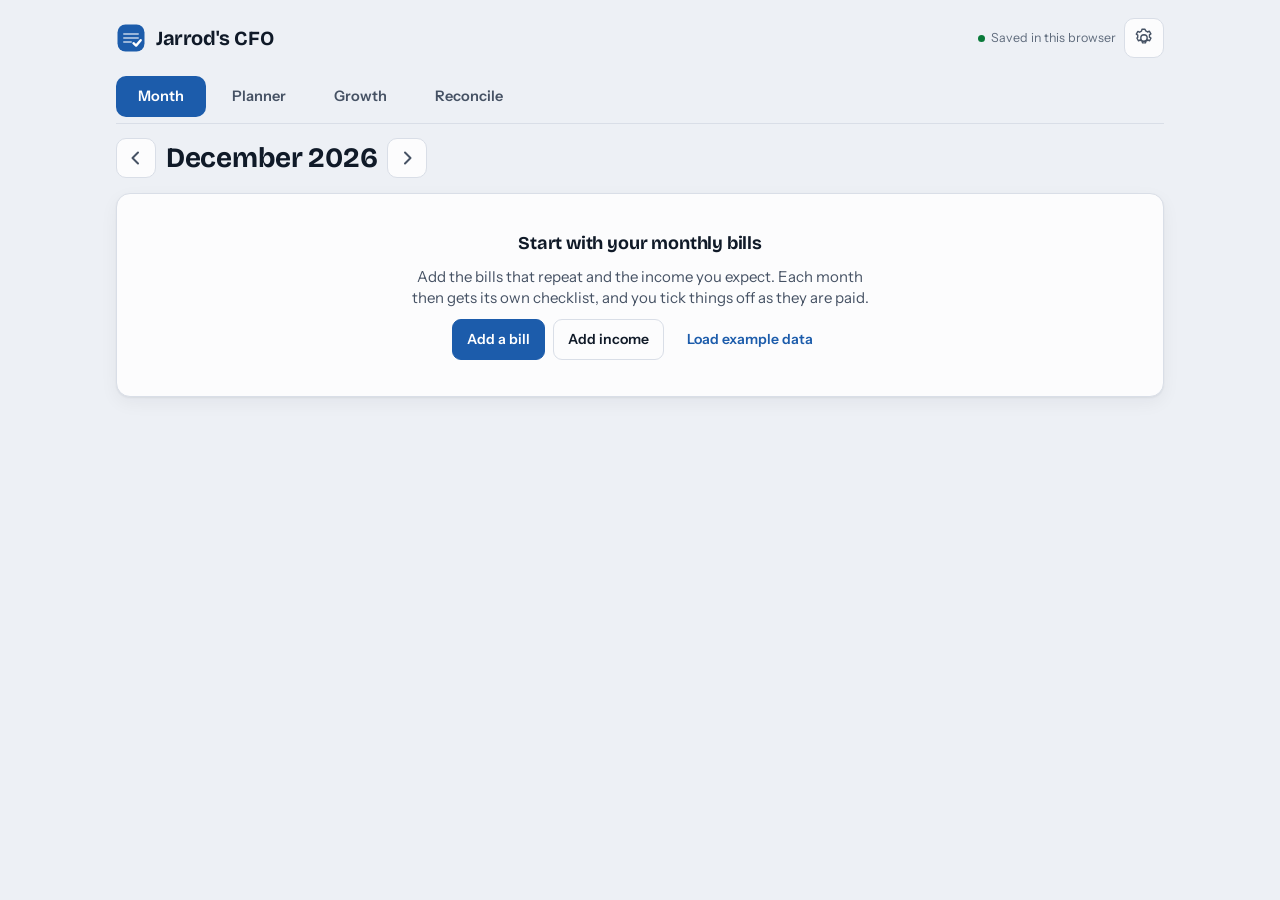
==== index.html @ 5975144e "Simplify: savings and investments live only on Growth, fold Files into Transactions - Drop the Savin" ====
<!doctype html>
<html lang="en">
<head>
<meta charset="utf-8">
<meta name="viewport" content="width=device-width,initial-scale=1,viewport-fit=cover">
<style>:root{color-scheme:light;padding:env(safe-area-inset-top,0px) 0 env(safe-area-inset-bottom,0px)}body{margin:0;font:14px system-ui,sans-serif}img{max-width:100%}[hidden]{display:none!important}</style>
</head>
<body>
<title>Jarrod's CFO</title>
<meta name="claude:viewport-fit-sides" content="cover">
<link rel="preconnect" href="https://fonts.googleapis.com">
<link rel="preconnect" href="https://fonts.gstatic.com" crossorigin>
<link rel="stylesheet" href="https://fonts.googleapis.com/css2?family=Bricolage+Grotesque:opsz,wght@12..96,600;12..96,700&family=IBM+Plex+Mono:wght@400;500&family=Instrument+Sans:wght@400;500;600&display=swap">
<style>
/* Layout: one centered column. The Month tab splits into a wide bill checklist and a narrow income column;
   every other tab is stacked full-width cards. Ink-blue accent, semantic green/amber/red for bill state only. */
:root {
  --bg: #edf0f5;
  --surface: #fcfcfd;
  --surface-2: #f2f5f9;
  --ink: #101a28;
  --ink-2: #465264;
  --muted: #5f6b7c;
  --line: #d9dee7;
  --line-2: #e7eaf0;
  --accent: #1c5cab;
  --accent-ink: #ffffff;
  --accent-soft: #e2ecf9;
  --accent-line: #b7cfee;
  --good: #0a7a3a;
  --good-soft: #dff3e6;
  --warn: #8a5600;
  --warn-soft: #fbefcf;
  --bad: #b3262b;
  --bad-soft: #fbe3e3;
  --s1: #2a78d6;
  --s2: #eb6834;
  --warn-fill: #d99a1c;
  --shadow: 0 1px 2px rgba(16, 26, 40, .06), 0 6px 18px rgba(16, 26, 40, .05);
  --f-display: 'Bricolage Grotesque', 'Avenir Next', 'Segoe UI', system-ui, sans-serif;
  --f-body: 'Instrument Sans', system-ui, -apple-system, 'Segoe UI', Roboto, sans-serif;
  --f-data: 'IBM Plex Mono', ui-monospace, 'SF Mono', Menlo, Consolas, monospace;
}
@media (prefers-color-scheme: dark) {
  :root:not([data-theme="light"]) {
    --bg: #0d121a; --surface: #151c27; --surface-2: #1b2432; --ink: #e9eef6; --ink-2: #b2bdcc; --muted: #8c98aa;
    --line: #2a3445; --line-2: #222b3a; --accent: #74abf0; --accent-ink: #0a1523; --accent-soft: #18283f; --accent-line: #2c4a73;
    --good: #52c585; --good-soft: #143324; --warn: #e7b44f; --warn-soft: #35290f; --bad: #ff8585; --bad-soft: #3b1a1c;
    --s1: #3987e5; --s2: #d95926; --warn-fill: #e7b44f; --shadow: 0 1px 2px rgba(0, 0, 0, .4), 0 6px 18px rgba(0, 0, 0, .3);
    color-scheme: dark;
  }
}
:root[data-theme="dark"] {
  --bg: #0d121a; --surface: #151c27; --surface-2: #1b2432; --ink: #e9eef6; --ink-2: #b2bdcc; --muted: #8c98aa;
  --line: #2a3445; --line-2: #222b3a; --accent: #74abf0; --accent-ink: #0a1523; --accent-soft: #18283f; --accent-line: #2c4a73;
  --good: #52c585; --good-soft: #143324; --warn: #e7b44f; --warn-soft: #35290f; --bad: #ff8585; --bad-soft: #3b1a1c;
  --s1: #3987e5; --s2: #d95926; --warn-fill: #e7b44f; --shadow: 0 1px 2px rgba(0, 0, 0, .4), 0 6px 18px rgba(0, 0, 0, .3);
  color-scheme: dark;
}

* { box-sizing: border-box; }
body {
  background: var(--bg); color: var(--ink);
  font-family: var(--f-body); font-size: 15px; line-height: 1.45;
  -webkit-text-size-adjust: 100%;
}
body::before { content: ""; position: fixed; inset: 0 0 auto; height: env(safe-area-inset-top, 0px); z-index: 30; background: var(--bg); }
h1, h2, h3, p { margin: 0; }
h1, h2, h3 { font-family: var(--f-display); font-weight: 700; letter-spacing: -.01em; text-wrap: balance; }
button, input, select, textarea { font: inherit; color: inherit; }
button { cursor: pointer; }
:focus-visible { outline: 2px solid var(--accent); outline-offset: 2px; border-radius: 6px; }
.num { font-family: var(--f-data); font-variant-numeric: tabular-nums; letter-spacing: -.01em; }
.muted { color: var(--muted); }
.sr { position: absolute; width: 1px; height: 1px; overflow: hidden; clip: rect(0 0 0 0); white-space: nowrap; }

.shell { max-width: 1080px; margin: 0 auto; padding-inline: max(16px, env(safe-area-inset-left, 0px)) max(16px, env(safe-area-inset-right, 0px)); padding-block: 14px 72px; }

/* header + tabs */
.top { display: flex; align-items: center; justify-content: space-between; gap: 12px; padding-block: 4px 12px; }
.brand { display: flex; align-items: center; gap: 10px; font-family: var(--f-display); font-weight: 700; font-size: 20px; letter-spacing: -.02em; }
.brand svg { flex: none; }
.top-r { display: flex; align-items: center; gap: 8px; min-width: 0; }
.save { font-size: 12.5px; color: var(--muted); display: inline-flex; align-items: center; gap: 6px; white-space: nowrap; }
.save::before { content: ""; width: 7px; height: 7px; border-radius: 50%; background: var(--good); }
.save.busy::before { background: var(--warn); }
.save.ro::before { background: var(--accent); }
.save.err { color: var(--bad); }
.save.err::before { background: var(--bad); }
.tabs { position: sticky; top: env(safe-area-inset-top, 0px); z-index: 20; display: flex; gap: 4px; background: var(--bg); padding-block: 6px; margin-bottom: 14px; border-bottom: 1px solid var(--line); overflow-x: auto; scrollbar-width: none; }
.tab { flex: 1 1 0; min-width: max-content; border: 0; background: none; padding: 10px 14px; font-weight: 600; font-size: 14.5px; color: var(--ink-2); border-radius: 10px; }
.tab:hover { background: var(--surface-2); }
.tab[aria-current="page"] { background: var(--accent); color: var(--accent-ink); }
@media (max-width: 520px) { .tabs { gap: 2px; } .tab { padding: 10px 8px; font-size: 14px; min-width: 0; } }
@media (min-width: 720px) { .tab { flex: 0 0 auto; padding-inline: 22px; } }

/* generic */
.card { background: var(--surface); border: 1px solid var(--line); border-radius: 14px; box-shadow: var(--shadow); min-width: 0; }
.card-h { display: flex; align-items: center; justify-content: space-between; gap: 12px; flex-wrap: wrap; padding: 16px 18px 10px; }
.card-h h2 { font-size: 18px; }
.card-b { padding: 6px 18px 18px; }
.stack { display: grid; gap: 16px; min-width: 0; }
.pagehead { display: flex; align-items: flex-end; justify-content: space-between; gap: 14px; flex-wrap: wrap; margin-bottom: 14px; }
.pagehead h1 { font-size: 28px; }
.lede { color: var(--ink-2); max-width: 60ch; margin-top: 4px; }
.actions { display: flex; gap: 8px; flex-wrap: wrap; align-items: center; }
.btn { border: 1px solid var(--line); background: var(--surface); border-radius: 9px; padding: 9px 14px; font-weight: 600; font-size: 14px; color: var(--ink); display: inline-flex; align-items: center; justify-content: center; gap: 6px; min-height: 40px; }
.btn:hover { background: var(--surface-2); }
.btn.primary { background: var(--accent); border-color: var(--accent); color: var(--accent-ink); }
.btn.primary:hover { filter: brightness(1.08); background: var(--accent); }
.btn.sm { min-height: 34px; padding: 6px 11px; font-size: 13px; }
.btn.danger { color: var(--bad); border-color: color-mix(in srgb, var(--bad) 40%, var(--line)); }
.btn.ghost { border-color: transparent; background: none; color: var(--accent); }
.btn.ghost.bad { color: var(--bad); }
.sheet-more { border-top: 1px solid var(--line-2); padding-top: 8px; gap: 2px 6px; }
.btn.ghost:hover { background: var(--accent-soft); }
.btn[disabled] { opacity: .5; cursor: not-allowed; }
.icon-btn { width: 40px; height: 40px; display: inline-grid; place-items: center; border: 1px solid var(--line); background: var(--surface); border-radius: 10px; color: var(--ink-2); }
.icon-btn:hover { background: var(--surface-2); color: var(--ink); }
.pill { display: inline-flex; align-items: center; gap: 4px; padding: 1px 8px; border-radius: 999px; font-size: 12px; font-weight: 600; background: var(--surface-2); color: var(--ink-2); white-space: nowrap; }
.pill.good { background: var(--good-soft); color: var(--good); }
.pill.warn { background: var(--warn-soft); color: var(--warn); }
.pill.bad { background: var(--bad-soft); color: var(--bad); }
.pill.accent { background: var(--accent-soft); color: var(--accent); }
.tag { font-size: 11px; font-weight: 600; letter-spacing: .04em; text-transform: uppercase; color: var(--muted); border: 1px solid var(--line); border-radius: 5px; padding: 0 5px; margin-left: 6px; vertical-align: 1px; }
.banner { display: flex; align-items: center; justify-content: space-between; gap: 12px; flex-wrap: wrap; padding: 12px 16px; border-radius: 12px; background: var(--warn-soft); color: var(--ink); border: 1px solid color-mix(in srgb, var(--warn) 35%, transparent); margin-bottom: 14px; font-size: 14px; }
.banner.info { background: var(--accent-soft); border-color: var(--accent-line); }
.empty { text-align: center; padding: 36px 20px; display: grid; gap: 10px; justify-items: center; }
.empty h3 { font-size: 18px; }
.empty p { color: var(--ink-2); max-width: 46ch; }

/* month bar + summary */
.monthbar { display: flex; align-items: center; gap: 10px; margin-bottom: 14px; flex-wrap: wrap; }
.mtitle { font-size: 28px; min-width: 7ch; flex: 0 1 auto; }
.monthbar .grow { flex: 1; }
.stats { display: grid; grid-template-columns: repeat(auto-fit, minmax(150px, 1fr)); }
.stat { padding: 16px 18px; border-left: 1px solid var(--line-2); min-width: 0; }
.stat:first-child { border-left: 0; }
@media (max-width: 520px) { .stats:not(.three) .stat:nth-child(odd) { border-left: 0; } .stats:not(.three) .stat:nth-child(n+3) { border-top: 1px solid var(--line-2); } }
.stats.three { grid-template-columns: repeat(3, minmax(0, 1fr)); }
.stats.three .stat .val { overflow-wrap: normal; white-space: nowrap; }
@media (max-width: 520px) { .stats.three .stat { padding: 14px 8px 14px 10px; } .stats.three .stat .val { font-size: clamp(14px, 4.7vw, 19px); } .stats.three .stat .sub { font-size: 12px; } .stats.three .stat .lbl { font-size: 11px; letter-spacing: .04em; } }
.stat .lbl { font-size: 12px; font-weight: 600; text-transform: uppercase; letter-spacing: .06em; color: var(--muted); }
.stat .val { font-family: var(--f-display); font-size: 26px; font-weight: 700; letter-spacing: -.02em; margin-top: 2px; overflow-wrap: anywhere; }
.stat .sub { font-size: 13px; color: var(--ink-2); margin-top: 2px; }
.stat.lead .val { color: var(--accent); }
.stat .val.neg { color: var(--bad); }
.progress { padding: 0 18px 16px; }
.track { height: 8px; border-radius: 99px; background: var(--surface-2); border: 1px solid var(--line-2); overflow: hidden; display: flex; }
.track > i { display: block; height: 100%; background: var(--good); }
.progress .cap { display: flex; justify-content: space-between; gap: 10px; font-size: 13px; color: var(--ink-2); margin-top: 6px; flex-wrap: wrap; }

.cols { display: grid; gap: 16px; grid-template-columns: minmax(0, 1fr); margin-top: 16px; align-items: start; }
@media (min-width: 900px) { .cols { grid-template-columns: minmax(0, 1.65fr) minmax(0, 1fr); } }

/* checklist rows */
.list { list-style: none; margin: 0; padding: 0; }
.row { display: grid; grid-template-columns: auto minmax(0, 1fr); align-items: center; column-gap: 8px; padding: 2px 10px 2px 18px; border-top: 1px solid var(--line-2); }
.list > .row:first-child { border-top: 1px solid var(--line-2); }
.chk { width: 26px; height: 26px; border-radius: 8px; border: 2px solid var(--muted); background: var(--surface); display: grid; place-items: center; padding: 0; color: transparent; flex: none; }
.chk:hover:not([disabled]) { border-color: var(--accent); }
.chk[disabled] { cursor: default; }
.chk[aria-checked="true"] { background: var(--good); border-color: var(--good); color: #fff; }
.chk svg { width: 16px; height: 16px; }
.rmain { text-align: left; background: none; border: 0; padding: 10px 8px; min-width: 0; width: 100%; display: grid; grid-template-columns: minmax(0, 1fr) auto; column-gap: 12px; align-items: center; border-radius: 10px; }
button.rmain:hover { background: var(--surface-2); }
.rtext { display: grid; gap: 1px; min-width: 0; }
.grp { padding: 10px 18px 4px; font-size: 12px; font-weight: 600; text-transform: uppercase; letter-spacing: .06em; color: var(--muted); border-top: 1px solid var(--line-2); list-style: none; }
.alldone { padding: 14px 18px; color: var(--ink-2); list-style: none; }
.radios { border: 0; padding: 0; margin: 0; display: grid; gap: 8px; min-width: 0; }
.radios legend { padding: 0; margin-bottom: 4px; font-size: 13px; font-weight: 600; color: var(--ink-2); }
.checkline input[type=radio] { width: 18px; height: 18px; margin-top: 2px; accent-color: var(--accent); flex: none; }
details.more { border: 1px solid var(--line); border-radius: 10px; padding: 0 14px; }
details.more summary { cursor: pointer; padding: 11px 0; font-weight: 600; font-size: 14px; color: var(--accent); }
.more-b { display: grid; gap: 14px; padding: 4px 0 14px; }
.more-b .orow { padding-inline: 6px; border-radius: 10px; border-top: 0; }
.more-b .orow + .orow { border-top: 1px solid var(--line-2); border-radius: 0; }
.bankbar { display: flex; justify-content: space-between; align-items: center; gap: 10px 12px; flex-wrap: wrap; margin-bottom: 16px; }
.rname { font-weight: 600; overflow-wrap: anywhere; }
.rmeta { font-size: 13px; color: var(--ink-2); display: flex; gap: 6px; flex-wrap: wrap; align-items: center; }
.ramt { font-family: var(--f-data); font-variant-numeric: tabular-nums; font-weight: 500; text-align: right; white-space: nowrap; }
.row.paid .rname, .row.paid .ramt { color: var(--muted); }
.row.paid .rname { text-decoration: line-through; text-decoration-color: color-mix(in srgb, var(--muted) 60%, transparent); }
.row.skip .rname, .row.skip .ramt { color: var(--muted); font-style: italic; }
.row.late .due { color: var(--bad); font-weight: 600; }
.row.soon .due { color: var(--warn); font-weight: 600; }
.card-f { display: flex; justify-content: space-between; align-items: center; gap: 10px; flex-wrap: wrap; padding: 12px 18px; border-top: 1px solid var(--line-2); font-size: 14px; }
.card-f .total { font-weight: 600; }

/* spending budgets */
.brow { padding: 14px 18px 16px; border-top: 1px solid var(--line-2); display: grid; gap: 10px; }
.bhead { display: flex; justify-content: space-between; align-items: baseline; gap: 4px 12px; flex-wrap: wrap; background: none; border: 0; padding: 0; width: 100%; text-align: left; color: inherit; }
button.bhead { cursor: pointer; }
button.bhead:hover .rname { color: var(--accent); }
.bnum { font-size: 16px; font-weight: 500; }
.bbar { height: 12px; border-radius: 99px; background: var(--surface-2); border: 1px solid var(--line-2); overflow: hidden; }
.bbar i { display: block; height: 100%; background: var(--accent); border-radius: 99px; min-width: 0; }
.brow.near .bbar i { background: var(--warn-fill); }
.brow.over .bbar i { background: var(--bad); }
.brow.done .bbar i { background: var(--good); }
.brow.none .bbar { display: none; }
.brow.over .bnum, .brow.over .bnum .muted { color: var(--bad); }
.bsub { display: flex; gap: 8px 10px; align-items: center; flex-wrap: wrap; font-size: 13px; }
.spendf { display: flex; flex-wrap: wrap; gap: 8px; padding: 0 18px 12px; }
.spendf select[name=exp] { flex: 1 1 100%; width: 100%; font-weight: 600; }
.spendf .inp { width: auto; min-width: 0; }
.spendf input[name=amount] { flex: 1 1 110px; max-width: 150px; }
.spendf .inp { width: auto; }
.spendf input[name=note] { flex: 2 1 150px; }
.spendf input[name=date] { flex: 0 1 150px; }
.entries { list-style: none; margin: 0; padding: 0; display: grid; }
.entries li { display: grid; grid-template-columns: 56px minmax(0, 1fr) auto 36px; gap: 8px; align-items: center; padding: 4px 0; border-top: 1px solid var(--line-2); font-size: 14px; }
.entries .enote { overflow-wrap: anywhere; color: var(--ink-2); }
.entries .btn { min-height: 30px; padding: 0 8px; }
.bentries { display: grid; gap: 2px; }

/* quick income entry */
.incf { display: flex; flex-wrap: wrap; gap: 8px; padding: 0 18px 14px; }
.incf .inp { width: auto; min-width: 0; }
.incf input[name=source] { flex: 2 1 150px; }
.incf input[name=amount] { flex: 1 1 100px; max-width: 140px; }
.incf input[name=date] { flex: 0 1 150px; }
/* growth */
.growf, .growset { display: flex; flex-wrap: wrap; gap: 8px; padding: 0 18px 12px; }
.growf .inp, .growset .inp { width: auto; min-width: 0; }
.growf input[name=amount], .growset input[name=total] { flex: 1 1 110px; max-width: 160px; }
.growf input[name=note] { flex: 2 1 140px; }
.growf input[name=date] { flex: 0 1 150px; }
.gentries { padding: 0 18px 8px; }
.out-n { color: var(--ink-2); }

/* the 10% goal on Growth */
.goalnav { display: flex; align-items: center; gap: 6px; }
.goalnav .icon-btn { width: 34px; height: 34px; }
.mlabel { font-weight: 600; font-size: 14px; min-width: 9ch; text-align: center; }
.goalbody { display: grid; gap: 10px; padding: 0 18px 18px; }
.goalbody p { margin: 0; }
.bbar.good i { background: var(--good); }
.suggest { display: grid; gap: 8px; padding: 12px 14px; border-radius: 10px; background: var(--accent-soft); border: 1px solid var(--accent-line); }
.goalpct { display: flex; align-items: center; gap: 8px; font-size: 14px; color: var(--ink-2); }
.goalpct .inp { width: 72px; min-height: 34px; padding: 5px 8px; }

/* check planner */
.planf { display: flex; flex-wrap: wrap; gap: 8px; padding: 0 18px 14px; }
.planf .inp { width: auto; flex: 1 1 160px; max-width: 240px; min-width: 0; }
.chips { display: flex; gap: 8px; flex-wrap: wrap; align-items: center; padding: 0 18px 16px; font-size: 13.5px; }
.chip { border: 1px solid var(--accent-line); background: var(--accent-soft); color: var(--accent); border-radius: 999px; padding: 5px 12px; font-weight: 600; font-size: 13.5px; }
.chip:hover { background: color-mix(in srgb, var(--accent) 16%, var(--surface)); }
.prow { display: grid; grid-template-columns: minmax(0, 1fr) auto; gap: 4px 12px; align-items: center; padding: 11px 18px; border-top: 1px solid var(--line-2); }
.ptxt { display: grid; gap: 1px; min-width: 0; }
.pright { display: grid; justify-items: end; gap: 1px; }
.pright .ramt { font-weight: 500; }
.pbal { font-size: 12.5px; color: var(--muted); white-space: nowrap; }
.pbal.neg { color: var(--bad); font-weight: 600; }
.neg-t { color: var(--bad); font-weight: 600; }
.prow.late .due { color: var(--bad); font-weight: 600; }
.prow.soon .due { color: var(--warn); font-weight: 600; }

/* forms */
.field { display: grid; gap: 4px; font-size: 13px; font-weight: 600; color: var(--ink-2); min-width: 0; }
.field input, .field select, .field textarea, .inp {
  width: 100%; padding: 9px 11px; border: 1px solid var(--line); border-radius: 8px; background: var(--surface); color: var(--ink);
  font-weight: 400; font-size: 15px; min-height: 40px;
}
.field textarea { min-height: 70px; resize: vertical; }
.field small { font-weight: 400; color: var(--muted); font-size: 12.5px; }
.inp.sm { min-height: 34px; padding: 5px 8px; font-size: 14px; width: auto; max-width: 100%; }
.checkline { display: flex; gap: 9px; align-items: flex-start; font-size: 14px; font-weight: 500; color: var(--ink); }
.checkline input { width: 18px; height: 18px; margin-top: 2px; accent-color: var(--accent); flex: none; }
.field .checkline { align-items: center; }
.grid2 { display: grid; gap: 12px; grid-template-columns: repeat(auto-fit, minmax(180px, 1fr)); }

/* obligations */
.orow { display: grid; grid-template-columns: minmax(0, 1fr) auto; gap: 12px; align-items: center; width: 100%; text-align: left; background: none; border: 0; border-top: 1px solid var(--line-2); padding: 11px 18px; }
button.orow:hover { background: var(--surface-2); }
div.orow { cursor: default; }
.orow .rname { font-weight: 600; }
.orow .eq { font-size: 12.5px; color: var(--muted); text-align: right; }
.cbar { display: grid; grid-template-columns: minmax(84px, 150px) minmax(0, 1fr) auto; gap: 10px; align-items: center; padding: 6px 0; width: 100%; background: none; border: 0; text-align: left; border-radius: 8px; }
button.cbar:hover { background: var(--surface-2); }
.cbar .nm { font-size: 14px; overflow-wrap: anywhere; }
.cbar .bar { height: 14px; background: var(--surface-2); border-radius: 4px; overflow: hidden; }
.cbar .bar i { display: block; height: 100%; background: var(--s1); border-radius: 0 4px 4px 0; min-width: 2px; }
.cbar .amt { font-family: var(--f-data); font-variant-numeric: tabular-nums; font-size: 13.5px; text-align: right; white-space: nowrap; }
.cbar .amt small { color: var(--muted); margin-left: 6px; }

/* statements */
.drop { border: 2px dashed var(--accent-line); background: var(--accent-soft); border-radius: 14px; padding: 22px 18px; display: grid; gap: 8px; justify-items: center; text-align: center; }
.drop.over { border-color: var(--accent); background: color-mix(in srgb, var(--accent) 16%, var(--surface)); }
.drop h3 { font-size: 18px; }
.drop p { color: var(--ink-2); font-size: 14px; max-width: 58ch; }
.seg { display: inline-flex; border: 1px solid var(--line); border-radius: 10px; overflow: hidden; background: var(--surface); }
.seg button { border: 0; background: none; padding: 8px 14px; font-weight: 600; font-size: 14px; color: var(--ink-2); min-height: 38px; }
.seg button[aria-pressed="true"] { background: var(--accent-soft); color: var(--accent); }
.tbl-wrap { overflow-x: auto; }
table.tbl { width: 100%; border-collapse: collapse; font-size: 14px; }
.tbl th { text-align: left; font-size: 12px; text-transform: uppercase; letter-spacing: .06em; color: var(--muted); font-weight: 600; padding: 8px 10px; border-bottom: 1px solid var(--line); white-space: nowrap; }
.tbl td { padding: 8px 10px; border-bottom: 1px solid var(--line-2); vertical-align: middle; }
.tbl td.r, .tbl th.r { text-align: right; }
.tbl td.desc { min-width: 160px; overflow-wrap: anywhere; }
.tbl tr:last-child td { border-bottom: 0; }
.out { color: var(--ink); }
@media (max-width: 640px) {
  .tbl.stk thead { display: none; }
  .tbl.stk, .tbl.stk tbody { display: block; }
  .tbl.stk tr { display: grid; grid-template-columns: minmax(0, 1fr) auto; grid-template-areas: "date amt" "desc desc" "cat act"; gap: 4px 12px; padding: 10px 16px; border-bottom: 1px solid var(--line-2); align-items: center; }
  .tbl.stk td { padding: 0; border: 0; min-width: 0; }
  .tbl.stk .c-date { grid-area: date; color: var(--muted); font-size: 13px; }
  .tbl.stk .c-amt { grid-area: amt; font-weight: 500; }
  .tbl.stk .c-desc { grid-area: desc; min-width: 0; }
  .tbl.stk .c-cat { grid-area: cat; }
  .tbl.stk .c-cat select { width: 100%; }
  .tbl.stk .c-act { grid-area: act; }
  .tbl.stk tr.off td { opacity: .45; }
}
.in { color: var(--good); }
.sugg { display: grid; grid-template-columns: auto minmax(0, 1fr) auto; gap: 10px 12px; align-items: center; padding: 10px 18px; border-top: 1px solid var(--line-2); }
.sugg .pair { display: grid; gap: 2px; min-width: 0; font-size: 14px; }
.sugg .pair .a { font-weight: 600; overflow-wrap: anywhere; }
.sugg .pair .b { color: var(--ink-2); overflow-wrap: anywhere; }
.sugg input[type=checkbox] { width: 18px; height: 18px; accent-color: var(--accent); }
.mrow { display: grid; grid-template-columns: minmax(0, 1fr) minmax(0, 1.2fr) auto; gap: 8px 14px; align-items: center; padding: 11px 18px; border-top: 1px solid var(--line-2); }
@media (max-width: 640px) { .mrow { grid-template-columns: minmax(0, 1fr) auto; } .mrow .mid { grid-column: 1 / -1; order: 3; } }
.mrow .nm { font-weight: 600; overflow-wrap: anywhere; }
.mrow .mid { font-size: 14px; color: var(--ink-2); overflow-wrap: anywhere; }
.filters { display: flex; gap: 8px; flex-wrap: wrap; padding: 0 18px 12px; align-items: center; }
.filters .inp { width: auto; min-width: 0; }
.filters .grow { flex: 1 1 180px; }

/* charts */
.legend { display: flex; gap: 16px; flex-wrap: wrap; font-size: 13px; color: var(--ink-2); padding: 0 18px 4px; }
.legend i { display: inline-block; width: 10px; height: 10px; border-radius: 2px; margin-right: 6px; vertical-align: -1px; }
.chart { padding: 6px 18px 12px; }
.chart svg { display: block; max-width: 100%; overflow: visible; }
.chart text { font-family: var(--f-data); font-size: 11px; fill: var(--muted); }
.chart .grid { stroke: var(--line-2); stroke-width: 1; }
.chart .axis { stroke: var(--line); stroke-width: 1; }
.chart .hit { fill: transparent; }
.chart .hit:hover { fill: color-mix(in srgb, var(--ink) 5%, transparent); }
details.tv { padding: 0 18px 16px; font-size: 14px; }
details.tv summary { cursor: pointer; color: var(--accent); font-weight: 600; font-size: 13.5px; }
.tip { position: fixed; z-index: 60; pointer-events: none; background: var(--ink); color: var(--bg); padding: 8px 10px; border-radius: 8px; font-size: 13px; line-height: 1.4; box-shadow: var(--shadow); max-width: 240px; }
.tip b { font-family: var(--f-display); }
.tip .num { font-size: 12.5px; }
.rec { display: grid; grid-template-columns: minmax(0, 1fr) auto; gap: 8px 12px; align-items: center; padding: 11px 18px; border-top: 1px solid var(--line-2); }

/* modal + toast */
.modal { position: fixed; inset: 0; z-index: 50; background: rgba(8, 12, 20, .55); display: grid; place-items: center; padding: max(16px, env(safe-area-inset-top, 0px)) max(16px, env(safe-area-inset-right, 0px)) max(16px, env(safe-area-inset-bottom, 0px)) max(16px, env(safe-area-inset-left, 0px)); overflow-y: auto; }
.dlg { background: var(--surface); border: 1px solid var(--line); border-radius: 16px; width: min(640px, 100%); max-height: 100%; display: flex; flex-direction: column; box-shadow: 0 20px 60px rgba(0, 0, 0, .35); min-width: 0; }
.dlg.wide { width: min(860px, 100%); }
.dlg-h { padding: 16px 20px 8px; display: flex; justify-content: space-between; gap: 12px; align-items: flex-start; }
.dlg-h h2 { font-size: 20px; }
.dlg-b { padding: 8px 20px 12px; overflow-y: auto; display: grid; gap: 14px; min-height: 0; }
.dlg-f { padding: 12px 20px 16px; display: flex; gap: 8px; justify-content: flex-end; flex-wrap: wrap; border-top: 1px solid var(--line-2); }
.dlg-f .sp { margin-right: auto; }
.toast { position: fixed; z-index: 70; left: 50%; transform: translateX(-50%); bottom: calc(18px + env(safe-area-inset-bottom, 0px)); background: var(--ink); color: var(--bg); border-radius: 12px; padding: 11px 16px; font-size: 14px; box-shadow: var(--shadow); display: flex; gap: 14px; align-items: center; max-width: min(520px, calc(100vw - 32px)); }
.toast button { background: none; border: 0; color: inherit; font-weight: 700; text-decoration: underline; padding: 0; }
.prev { max-height: 300px; overflow: auto; border: 1px solid var(--line); border-radius: 10px; }
.prev .tbl td, .prev .tbl th { padding: 6px 8px; }
.prev tr.off td { opacity: .45; }
.sect-h { font-size: 13px; text-transform: uppercase; letter-spacing: .06em; color: var(--muted); font-weight: 600; padding: 14px 18px 4px; }

@media (prefers-reduced-motion: no-preference) {
  .btn, .chk, .tab, .orow { transition: background-color .12s, border-color .12s, color .12s; }
}

</style>
<div class="shell">
  <header class="top" id="top"></header>
  <nav class="tabs" id="tabs" aria-label="Sections"></nav>
  <main id="app" aria-live="polite"></main>
</div>
<div id="modal" class="modal" hidden></div>
<div id="toast" class="toast" role="status" hidden></div>
<div id="tip" class="tip" hidden></div>
<input type="file" id="file" multiple hidden accept=".csv,.tsv,.txt,.ofx,.qfx,.pdf,text/csv,application/pdf">
<script>
'use strict';

/* ---------- small helpers ---------- */
const $ = (s, r = document) => r.querySelector(s);
const $$ = (s, r = document) => [...r.querySelectorAll(s)];
const esc = s => String(s ?? '').replace(/[&<>"']/g, c => ({ '&': '&amp;', '<': '&lt;', '>': '&gt;', '"': '&quot;', "'": '&#39;' }[c]));
const uid = (p = '') => p + Math.random().toString(36).slice(2, 8) + Date.now().toString(36).slice(-3);
const r2 = n => Math.round((n + Number.EPSILON) * 100) / 100;
const pad = n => String(n).padStart(2, '0');
const sum = (a, f = x => x) => r2(a.reduce((s, x) => s + f(x), 0));

/* ---------- dates (all dates are 'YYYY-MM-DD' strings, months are 'YYYY-MM') ---------- */
const MONTHS = ['January', 'February', 'March', 'April', 'May', 'June', 'July', 'August', 'September', 'October', 'November', 'December'];
const MON = MONTHS.map(m => m.slice(0, 3));
const WEEKDAYS = ['Sunday', 'Monday', 'Tuesday', 'Wednesday', 'Thursday', 'Friday', 'Saturday'];
const dayNum = s => { const [y, m, d] = s.split('-').map(Number); return Math.floor(Date.UTC(y, m - 1, d) / 864e5); };
const fromDayNum = n => { const d = new Date(n * 864e5); return `${d.getUTCFullYear()}-${pad(d.getUTCMonth() + 1)}-${pad(d.getUTCDate())}`; };
const todayStr = () => { const d = new Date(); return `${d.getFullYear()}-${pad(d.getMonth() + 1)}-${pad(d.getDate())}`; };
const thisMonth = () => todayStr().slice(0, 7);
const ymOf = s => s.slice(0, 7);
const daysIn = ym => { const [y, m] = ym.split('-').map(Number); return new Date(Date.UTC(y, m, 0)).getUTCDate(); };
const addMonths = (ym, n) => { const [y, m] = ym.split('-').map(Number); const t = y * 12 + (m - 1) + n; return `${Math.floor(t / 12)}-${pad(t % 12 + 1)}`; };
const clampDay = (ym, d) => `${ym}-${pad(Math.min(Math.max(1, d | 0 || 1), daysIn(ym)))}`;
const weekdayOf = s => new Date(dayNum(s) * 864e5).getUTCDay();
const fmtMonth = ym => `${MONTHS[+ym.slice(5, 7) - 1]} ${ym.slice(0, 4)}`;
const fmtMon = ym => MON[+ym.slice(5, 7) - 1];
const fmtShort = s => `${MON[+s.slice(5, 7) - 1]} ${+s.slice(8, 10)}`;
const fmtDate = s => `${fmtShort(s)}, ${s.slice(0, 4)}`;
const ord = n => { const v = n % 100; return n + (['th', 'st', 'nd', 'rd'][(v - 20) % 10] || ['th', 'st', 'nd', 'rd'][v] || 'th'); };
const plural = (n, w, p) => `${n} ${n === 1 ? w : (p || w + 's')}`;

/* ---------- money ---------- */
let _fmt = null, _fmtCur = '';
function money(n, o = {}) {
  const cur = D.settings.currency || 'USD';
  if (_fmtCur !== cur) { _fmt = new Intl.NumberFormat(undefined, { style: 'currency', currency: cur }); _fmtCur = cur; }
  const v = Math.abs(n) < 0.005 ? 0 : n;
  return o.sign && v > 0 ? '+' + _fmt.format(v) : _fmt.format(v);
}
/* whole amounts, for headline totals where cents are noise */
let _fmtW = null, _fmtWCur = '';
function moneyWhole(n) {
  const cur = D.settings.currency || 'USD';
  if (_fmtWCur !== cur) { _fmtW = new Intl.NumberFormat(undefined, { style: 'currency', currency: cur, maximumFractionDigits: 0 }); _fmtWCur = cur; }
  return _fmtW.format(Math.abs(n) < 0.5 ? 0 : n);
}
function moneyShort(n) {
  const cur = D.settings.currency || 'USD';
  const sym = (new Intl.NumberFormat(undefined, { style: 'currency', currency: cur, maximumFractionDigits: 0 }).formatToParts(0).find(p => p.type === 'currency') || { value: '$' }).value;
  const a = Math.abs(n);
  if (a >= 1e6) return sym + (n / 1e6).toFixed(1).replace(/\.0$/, '') + 'M';
  if (a >= 1000) return sym + (n / 1000).toFixed(a >= 10000 ? 0 : 1).replace(/\.0$/, '') + 'k';
  return sym + Math.round(n);
}

/* ---------- data model ----------
   templates : recurring bills and income (the "monthly obligations")
   months[ym]: { entries: { 'tmplId@YYYY-MM-DD': {done,date,amount,note,txn,skip} }, extras: [one-off items],
                 spends: [{id,t:templateId,date,amount,note}],      (purchases entered against a spending budget)
                 plan: {amount, source?} }                         (the paycheck typed into the Planner tab)
   a template with budget:true is a variable expense (a monthly amount you spend against); an amount of 0 means no limit set
   template.amount/day/day2/anchor are the starting values; template.changes [{from:'YYYY-MM',amount?,day?,day2?,anchor?}] holds later changes, so past months keep what they had.
   an entry may carry due:'YYYY-MM-DD', a due date moved for that one month
   txns      : imported statement lines {id,date,desc,amt,cat,man,src}; amt < 0 is money out
   growth    : [{id,kind:'savings'|'investing',date,amount,note,adj?}] deposits (+), withdrawals (-) and set-to-a-new-total adjustments (adj)
               behind the Growth tab, the only place savings and investments are recorded
   imports   : one record per uploaded file
   rules     : merchant key -> category, learned when you recategorise a transaction                */
const DEFAULT_CATS = ['Housing', 'Utilities', 'Groceries', 'Dining', 'Fuel', 'Transport', 'Insurance', 'Health', 'Subscriptions', 'Shopping',
  'Entertainment', 'Travel', 'Education', 'Debt', 'Fees', 'Personal care', 'Pets', 'Giving', 'Savings', 'Investing', 'Income', 'Transfer', 'Other'];
const NON_SPEND = new Set(['Income', 'Transfer']);
const emptyData = () => ({ v: 1, settings: { currency: 'USD' }, templates: [], months: {}, txns: [], imports: [], rules: {}, cats: [...DEFAULT_CATS], growth: [], sample: false });
let D = emptyData();

const FREQ = { monthly: 'Monthly', twice: 'Twice a month', biweekly: 'Every 2 weeks', weekly: 'Every week', quarterly: 'Every 3 months', semiannual: 'Every 6 months', yearly: 'Once a year' };
const PER_YEAR = { monthly: 12, twice: 24, biweekly: 26, weekly: 52, quarterly: 4, semiannual: 2, yearly: 1 };
const monthlyEquiv = t => amountFor(t, thisMonth()) * PER_YEAR[t.freq] / 12;
function freqText(t, ym = thisMonth()) {
  const day = fieldFor(t, ym, 'day'), day2 = fieldFor(t, ym, 'day2'), anchor = fieldFor(t, ym, 'anchor');
  switch (t.freq) {
    case 'monthly': return `Monthly on the ${ord(day)}`;
    case 'twice': return `Twice a month, ${ord(day)} and ${ord(day2 || 15)}`;
    case 'biweekly': return anchor ? `Every other ${WEEKDAYS[weekdayOf(anchor)]}` : 'Every 2 weeks';
    case 'weekly': return anchor ? `Every ${WEEKDAYS[weekdayOf(anchor)]}` : 'Every week';
    case 'quarterly': return `Every 3 months on the ${ord(day)}`;
    case 'semiannual': return `Every 6 months on the ${ord(day)}`;
    case 'yearly': return `Yearly, ${MONTHS[(t.month || 1) - 1]} ${ord(day)}`;
  }
  return '';
}
const spendCats = () => D.cats.filter(c => !NON_SPEND.has(c));

/* ---------- change tracking: each month and each transaction-month is its own saved document ---------- */
const dirty = new Set();
const touchMeta = () => { dirty.add('meta'); Store.schedule(); };
const touchMonth = ym => { dirty.add('m_' + ym); Store.schedule(); };
const touchGrowth = () => { dirty.add('growth'); Store.schedule(); };
const touchTxns = ym => { dirty.add('t_' + ym); Store.schedule(); };
const monthHasData = mo => mo && (Object.keys(mo.entries).length || mo.extras.length || (mo.spends || []).length || mo.plan);

function buildDoc(key) {
  if (key === 'meta') return { v: 1, settings: D.settings, templates: D.templates, rules: D.rules, cats: D.cats, imports: D.imports, sample: D.sample };
  if (key === 'growth') return D.growth.length ? { entries: D.growth } : null;
  if (key.startsWith('m_')) { const mo = D.months[key.slice(2)]; return monthHasData(mo) ? { entries: mo.entries, extras: mo.extras, spends: mo.spends || [], ...(mo.plan ? { plan: mo.plan } : {}) } : null; }
  if (key.startsWith('t_')) { const ym = key.slice(2); const list = D.txns.filter(t => ymOf(t.date) === ym); return list.length ? { list } : null; }
  return null;
}
function allDocKeys() {
  const keys = new Set(['meta', 'growth']);
  Object.keys(D.months).forEach(ym => keys.add('m_' + ym));
  D.txns.forEach(t => keys.add('t_' + ymOf(t.date)));
  return keys;
}
function dataFromDocs(docs) {
  const d = emptyData();
  const meta = docs.meta;
  if (meta) {
    d.settings = Object.assign(d.settings, meta.settings || {});
    d.templates = meta.templates || [];
    d.rules = meta.rules || {};
    d.cats = meta.cats && meta.cats.length ? meta.cats : d.cats;
    d.imports = meta.imports || [];
    d.sample = !!meta.sample;
  }
  for (const [k, v] of Object.entries(docs)) {
    if (k.startsWith('m_')) d.months[k.slice(2)] = { entries: v.entries || {}, extras: v.extras || [], spends: v.spends || [], ...(v.plan ? { plan: v.plan } : {}) };
    else if (k.startsWith('t_')) d.txns.push(...(v.list || []));
  }
  d.growth = (docs.growth && docs.growth.entries) || [];
  d.txns.sort((a, b) => a.date.localeCompare(b.date));
  for (const c of ['Income', 'Transfer', 'Other']) if (!d.cats.includes(c)) d.cats.push(c);
  return d;
}

/* Savings and investments used to be "goal" lines under Variable expenses. They now live only on the Growth tab,
   so any entries on such a line become Growth deposits and the line is dropped. Returns the months it changed. */
function migrateGoalLines(d) {
  const goals = d.templates.filter(t => t.goal);
  if (!goals.length) return null;
  const touched = new Set();
  for (const t of goals) {
    const kind = t.category === 'Investing' ? 'investing' : 'savings';
    for (const [ym, mo] of Object.entries(d.months)) {
      const mine = (mo.spends || []).filter(s => s.t === t.id), keys = Object.keys(mo.entries).filter(k => k.startsWith(t.id + '@'));
      if (!mine.length && !keys.length) continue;
      mine.forEach(s => d.growth.push({ id: uid('g'), kind, date: s.date, amount: s.amount, ...(s.note ? { note: s.note } : {}) }));
      mo.spends = (mo.spends || []).filter(s => s.t !== t.id);
      keys.forEach(k => { delete mo.entries[k]; });
      touched.add(ym);
    }
  }
  d.templates = d.templates.filter(t => !t.goal);
  return touched;
}

/* ---------- storage: private Claude storage when published, otherwise this browser ---------- */
function memBackend() {
  const m = {};
  return { mode: 'memory', async list() { return JSON.parse(JSON.stringify(m)); }, async set(k, b) { m[k] = JSON.parse(JSON.stringify(b)); }, async remove(k) { delete m[k]; } };
}
function lsBackend() {
  const P = 'billledger.v1.'; // storage key kept from the first version so existing data stays put
  localStorage.setItem(P + '_t', '1'); localStorage.removeItem(P + '_t'); // throws when storage is blocked
  return {
    mode: 'browser',
    async list() {
      const out = {};
      for (let i = 0; i < localStorage.length; i++) {
        const k = localStorage.key(i);
        if (k && k.startsWith(P)) { try { out[k.slice(P.length)] = JSON.parse(localStorage.getItem(k)); } catch (e) { /* skip bad doc */ } }
      }
      return out;
    },
    async set(k, b) { localStorage.setItem(P + k, JSON.stringify(b)); },
    async remove(k) { localStorage.removeItem(P + k); }
  };
}
/* The ledger lives at a shared path so people the page is shared with can read it.
   The db rules in the publish call let only the page's owner write there. */
const SHARED_PATH = 'ledger';
function cloudBackend(db, path, canWrite) {
  const col = db.collection(path);
  const toDocs = snap => { const out = {}; snap.docs.forEach(d => { out[d.id] = JSON.parse(JSON.stringify(d.data())); }); return out; };
  return {
    mode: canWrite ? 'cloud' : 'cloud-view',
    async list() { return toDocs(await col.limit(1000).get()); },
    async set(k, b) { await col.doc(k).set(b); },
    async remove(k) { await col.doc(k).delete(); },
    watch(cb) { return col.limit(1000).onSnapshot(s => cb(toDocs(s)), () => { /* the next page load recovers */ }); }
  };
}
function lockedBackend() { return { mode: 'locked', async list() { return {}; }, async set() {}, async remove() {} }; }
/* Earlier versions kept the ledger in the owner's private space. Copy it to the shared path once, then remove the old copy. */
async function migratePrivate(db, id, shared) {
  const priv = cloudBackend(db, 'data/users/' + id, true), old = await priv.list(), keys = Object.keys(old);
  if (!keys.length) return null;
  for (const k of keys) await shared.set(k, old[k]);
  const check = await shared.list();
  if (keys.every(k => check[k])) for (const k of keys) await priv.remove(k);
  return check;
}

const Store = {
  backend: null, known: new Set(), timer: null, saving: false, state: 'saved', detail: '',
  async init() {
    let backend = null, docs = null;
    if (window.claude && window.claude.use) {
      let db = null, user = null;
      try { [db, user] = await Promise.all([window.claude.use('db'), window.claude.use('user')]); } catch (e) { /* capabilities unavailable */ }
      const owner = user ? await user.isOwner() : false;
      const id = db && user ? await user.id() : null;
      if (db && id) {
        backend = cloudBackend(db, SHARED_PATH, owner);
        docs = await backend.list();
        if (owner && !docs.meta) docs = (await migratePrivate(db, id, backend)) || docs;
      } else if (!owner) backend = lockedBackend();
    }
    if (!backend) { try { backend = lsBackend(); } catch (e) { backend = memBackend(); } }
    this.backend = backend;
    if (!docs) docs = await backend.list();
    this.known = new Set(Object.keys(docs));
    D = dataFromDocs(docs);
    const moved = migrateGoalLines(D);
    if (moved && !this.readonly) { touchMeta(); touchGrowth(); moved.forEach(touchMonth); }
    if (backend.mode === 'cloud-view') {
      let first = true;
      backend.watch(next => { if (first) { first = false; return; } D = dataFromDocs(next); migrateGoalLines(D); if (typeof render === 'function') render(); });
    }
  },
  get mode() { return this.backend ? this.backend.mode : 'memory'; },
  get readonly() { return this.mode === 'cloud-view' || this.mode === 'locked'; },
  schedule() { if (this.readonly) return; this.setState('busy'); clearTimeout(this.timer); this.timer = setTimeout(() => this.flush(), 450); },
  setState(s, detail = '') {
    this.state = s; this.detail = detail;
    const el = document.getElementById('saveState');
    if (el) el.replaceWith(saveChip());
  },
  async flush() {
    if (this.saving || !this.backend || this.readonly) return;
    this.saving = true;
    let failed = null;
    while (dirty.size) {
      const key = dirty.values().next().value;
      dirty.delete(key);
      const body = buildDoc(key);
      try {
        if (body) { await this.withRetry(() => this.backend.set(key, body)); this.known.add(key); }
        else if (this.known.has(key)) { await this.withRetry(() => this.backend.remove(key)); this.known.delete(key); }
      } catch (e) { dirty.add(key); failed = e; break; }
    }
    this.saving = false;
    if (failed) {
      const full = failed && (failed.code === 'quota_exceeded' || /quota/i.test(failed.name + failed.message));
      this.setState('err', full ? 'Storage is full. Export a backup and remove old statements.' : 'Could not save. Retrying.');
      clearTimeout(this.timer); this.timer = setTimeout(() => this.flush(), 6000);
    } else this.setState('saved');
  },
  async withRetry(fn) {
    try { return await fn(); } catch (e) {
      if (e && e.code === 'unavailable') { await new Promise(r => setTimeout(r, 600 + Math.random() * 600)); return fn(); }
      throw e;
    }
  },
  /* after a restore or erase: write every document and remove the ones that no longer exist */
  async replaceAll() {
    const keys = allDocKeys();
    this.known.forEach(k => keys.add(k));
    keys.forEach(k => dirty.add(k));
    await this.flush();
  }
};
addEventListener('pagehide', () => { if (dirty.size) Store.flush(); });
document.addEventListener('visibilitychange', () => { if (document.visibilityState === 'hidden' && dirty.size) Store.flush(); });

function saveChip() {
  const s = document.createElement('span');
  s.id = 'saveState';
  if (Store.readonly) { s.className = 'save ro'; s.textContent = 'View only'; s.title = 'You can look at everything here but not change it'; return s; }
  const where = Store.mode === 'cloud' ? 'Saved with this page on your Claude account' : Store.mode === 'browser' ? 'Saved in this browser' : 'Not saved. Export a backup before closing';
  s.className = 'save' + (Store.state === 'busy' ? ' busy' : Store.state === 'err' || Store.mode === 'memory' ? ' err' : '');
  s.textContent = Store.state === 'busy' ? 'Saving…' : Store.state === 'err' ? Store.detail : Store.mode === 'cloud' ? 'Saved' : where;
  s.title = where;
  return s;
}

/* ---------- statement parsing: CSV, OFX/QFX and (best effort) PDF ---------- */
const MONTH_IDX = { jan: 1, feb: 2, mar: 3, apr: 4, may: 5, jun: 6, jul: 7, aug: 8, sep: 9, sept: 9, oct: 10, nov: 11, dec: 12 };
const clean = s => String(s ?? '').replace(/&amp;/g, '&').replace(/\s+/g, ' ').trim();

function mkDate(y, m, d) {
  if (m < 1 || m > 12 || d < 1 || d > 31 || y < 1990 || y > 2100) return null;
  const dt = new Date(Date.UTC(y, m - 1, d));
  return dt.getUTCMonth() === m - 1 ? `${y}-${pad(m)}-${pad(d)}` : null;
}
function parseDate(str, fmt = 'mdy') {
  if (!str) return null;
  const s = String(str).trim();
  let m;
  if ((m = s.match(/^(\d{4})[-\/.](\d{1,2})[-\/.](\d{1,2})/))) return mkDate(+m[1], +m[2], +m[3]);
  if (/^\d{8}/.test(s) && (m = s.match(/^(\d{4})(\d{2})(\d{2})/))) return mkDate(+m[1], +m[2], +m[3]);
  if ((m = s.match(/^(\d{1,2})[\/\-.](\d{1,2})[\/\-.](\d{2,4})/))) {
    let y = +m[3]; if (y < 100) y += 2000;
    const a = +m[1], b = +m[2];
    return fmt === 'dmy' ? mkDate(y, b, a) : mkDate(y, a, b);
  }
  if ((m = s.match(/^([A-Za-z]{3,9})\.?\s+(\d{1,2}),?\s+(\d{4})/)) && MONTH_IDX[m[1].slice(0, 3).toLowerCase()]) {
    return mkDate(+m[3], MONTH_IDX[m[1].slice(0, 3).toLowerCase()], +m[2]);
  }
  if ((m = s.match(/^(\d{1,2})[\s\-]([A-Za-z]{3,9})\.?[\s\-,]+(\d{2,4})/)) && MONTH_IDX[m[2].slice(0, 3).toLowerCase()]) {
    let y = +m[3]; if (y < 100) y += 2000;
    return mkDate(y, MONTH_IDX[m[2].slice(0, 3).toLowerCase()], +m[1]);
  }
  return null;
}
function detectDateFmt(values) {
  let dmy = 0, mdy = 0;
  for (const v of values) {
    const m = String(v).match(/^(\d{1,2})[\/\-.](\d{1,2})[\/\-.]\d{2,4}/);
    if (!m) continue;
    if (+m[1] > 12) dmy++;
    if (+m[2] > 12) mdy++;
  }
  return dmy > mdy ? 'dmy' : 'mdy';
}
function parseAmount(str) {
  if (str == null) return null;
  let s = String(str).trim();
  if (!s) return null;
  let neg = false;
  if (/^\(.*\)$/.test(s)) { neg = true; s = s.slice(1, -1); }
  if (/-\s*$/.test(s)) { neg = true; s = s.replace(/-\s*$/, ''); }
  if (/\bDR\b/i.test(s)) { neg = true; s = s.replace(/\bDR\b/i, ''); }
  s = s.replace(/\bCR\b/i, '');
  if (/^\s*[-−]/.test(s)) { neg = true; s = s.replace(/^\s*[-−]/, ''); }
  s = s.replace(/[^\d.,]/g, '');
  if (!/\d/.test(s)) return null;
  const lc = s.lastIndexOf(','), ld = s.lastIndexOf('.');
  if (lc > -1 && ld > -1) s = lc > ld ? s.replace(/\./g, '').replace(',', '.') : s.replace(/,/g, '');
  else if (lc > -1) s = (/,\d{2}$/.test(s) && s.indexOf(',') === lc) ? s.replace(',', '.') : s.replace(/,/g, '');
  const n = parseFloat(s);
  if (isNaN(n)) return null;
  return r2(neg ? -n : n);
}

/* ----- CSV ----- */
function detectDelimiter(text) {
  const first = text.split(/\r?\n/).slice(0, 6).join('\n');
  const c = { ',': 0, ';': 0, '\t': 0, '|': 0 };
  let inq = false;
  for (const ch of first) { if (ch === '"') inq = !inq; else if (!inq && Object.prototype.hasOwnProperty.call(c, ch)) c[ch]++; }
  return Object.entries(c).sort((a, b) => b[1] - a[1])[0][0];
}
function parseCSV(text) {
  text = text.replace(/^﻿/, '');
  const delim = detectDelimiter(text);
  const rows = [];
  let row = [], cell = '', inq = false;
  for (let i = 0; i < text.length; i++) {
    const ch = text[i];
    if (inq) {
      if (ch === '"') { if (text[i + 1] === '"') { cell += '"'; i++; } else inq = false; } else cell += ch;
    } else if (ch === '"') inq = true;
    else if (ch === delim) { row.push(cell); cell = ''; }
    else if (ch === '\n' || ch === '\r') {
      if (ch === '\r' && text[i + 1] === '\n') i++;
      row.push(cell); cell = '';
      if (row.some(c => c.trim() !== '')) rows.push(row);
      row = [];
    } else cell += ch;
  }
  row.push(cell);
  if (row.some(c => c.trim() !== '')) rows.push(row);
  return rows.map(r => r.map(c => c.trim()));
}
const HDR_WORDS = /date|descr|amount|debit|credit|memo|payee|details|posted|transaction|merchant|balance|withdraw|deposit|narrative|reference|type|category/i;
function findHeaderRow(rows) {
  for (let i = 0; i < Math.min(rows.length, 12); i++) {
    const hits = rows[i].filter(c => c && HDR_WORDS.test(c) && !/\d{3,}/.test(c)).length;
    if (hits >= 2) return i;
  }
  return -1;
}
function analyzeCSV(rows) {
  const hi = findHeaderRow(rows);
  const width = Math.max(...rows.slice(0, 50).map(r => r.length));
  const headers = hi >= 0 ? rows[hi].concat(Array(Math.max(0, width - rows[hi].length)).fill('')).map((h, i) => h || `Column ${i + 1}`) : Array.from({ length: width }, (_, i) => `Column ${i + 1}`);
  const body = rows.slice(hi + 1);
  const find = (...res) => { for (const re of res) { const i = headers.findIndex(h => re.test(h)); if (i > -1) return i; } return -1; };
  const map = {
    date: find(/^(post(ing|ed)?[ _-]?date|date posted)$/i, /^(trans(action)?[ _-]?date|booking date|value date)$/i, /^date$/i, /date/i),
    desc: find(/^(description|desc|payee|merchant|narrative|name|particulars|transaction description)$/i, /descr|payee|merchant|name/i, /memo|details|reference|note/i),
    amount: find(/^(amount|transaction amount|value)$/i, /amount/i),
    debit: find(/debit|withdraw|paid out|money out|outflow|charge/i),
    credit: find(/credit|deposit|paid in|money in|inflow/i),
    type: find(/^(transaction )?type$/i, /^dr\/?cr$/i, /^details$/i)
  };
  if (map.amount > -1 && (map.amount === map.debit || map.amount === map.credit)) map.amount = -1;
  if (map.debit > -1 && map.debit === map.credit) map.credit = -1;
  const col = i => body.slice(0, 200).map(r => r[i] ?? '');
  if (map.date < 0) {
    let best = -1, bestR = 0.6;
    for (let i = 0; i < width; i++) { const v = col(i).filter(Boolean); if (!v.length) continue; const r = v.filter(x => parseDate(x)).length / v.length; if (r > bestR) { best = i; bestR = r; } }
    map.date = best;
  }
  if (map.amount < 0 && map.debit < 0 && map.credit < 0) {
    let best = -1, bestScore = 0;
    for (let i = 0; i < width; i++) {
      if (i === map.date) continue;
      const v = col(i).filter(Boolean); if (!v.length) continue;
      const nums = v.filter(x => /\d/.test(x) && parseAmount(x) != null && !parseDate(x) && /^[\s$€£()+\-−\d.,CRDcrd]+$/.test(x));
      const r = nums.length / v.length;
      const score = r + (nums.some(x => /\./.test(x)) ? 0.2 : 0);
      if (r > 0.7 && score > bestScore) { best = i; bestScore = score; }
    }
    map.amount = best;
  }
  if (map.desc < 0 || map.desc === map.date || map.desc === map.amount) {
    let best = -1, bestLen = 0;
    for (let i = 0; i < width; i++) {
      if ([map.date, map.amount, map.debit, map.credit].includes(i)) continue;
      const avg = col(i).reduce((s, x) => s + (/[A-Za-z]/.test(x) ? x.length : 0), 0) / Math.max(1, col(i).length);
      if (avg > bestLen) { best = i; bestLen = avg; }
    }
    map.desc = best;
  }
  const dateFmt = detectDateFmt(col(map.date));
  // Unsigned amounts plus a Debit/Credit-style column: use the column for the sign.
  let useType = false;
  if (map.amount > -1 && map.type > -1 && map.type !== map.amount) {
    const amts = col(map.amount).map(parseAmount).filter(a => a != null);
    const types = new Set(col(map.type).map(t => t.toLowerCase()));
    if (amts.length && amts.every(a => a >= 0) && [...types].some(t => /debit|credit|^dr$|^cr$|withdraw|deposit/.test(t))) useType = true;
  }
  return { hi, headers, body, map, dateFmt, useType };
}
function rowsToTxns(body, map, o) {
  const out = []; let bad = 0;
  const g = (r, i) => (i > -1 ? (r[i] ?? '') : '');
  for (const r of body) {
    const date = parseDate(g(r, map.date), o.dateFmt);
    if (!date) { bad++; continue; }
    let amt = null;
    if (map.amount > -1) amt = parseAmount(g(r, map.amount));
    if (amt == null && (map.debit > -1 || map.credit > -1)) {
      const d = parseAmount(g(r, map.debit)), c = parseAmount(g(r, map.credit));
      if (d != null && d !== 0) amt = -Math.abs(d);
      else if (c != null && c !== 0) amt = Math.abs(c);
      else if (d === 0 || c === 0) amt = 0;
    } else if (amt != null && o.useType && map.type > -1) {
      const t = g(r, map.type).toLowerCase();
      if (/debit|withdraw|^dr$/.test(t)) amt = -Math.abs(amt); else if (/credit|deposit|^cr$/.test(t)) amt = Math.abs(amt);
    }
    if (amt == null) { bad++; continue; }
    if (o.flip) amt = -amt;
    out.push({ date, desc: clean(g(r, map.desc)) || '(no description)', amt: r2(amt) });
  }
  return { txns: out, bad };
}
function suggestFlip(body, map) {
  if (map.amount < 0) return false;
  const a = body.map(r => parseAmount(r[map.amount])).filter(x => x != null && x !== 0);
  return a.length >= 5 && a.every(x => x > 0);
}

/* ----- OFX / QFX ----- */
function parseOFX(text) {
  const out = [];
  for (const b of text.split(/<STMTTRN>/i).slice(1)) {
    const blk = b.split(/<\/STMTTRN>/i)[0];
    const tag = n => { const m = blk.match(new RegExp('<' + n + '>([^<\\r\\n]*)', 'i')); return m ? m[1].trim() : ''; };
    const dt = tag('DTPOSTED').match(/^(\d{4})(\d{2})(\d{2})/);
    const amt = parseFloat(tag('TRNAMT').replace(/,/g, ''));
    if (!dt || isNaN(amt)) continue;
    const name = clean(tag('NAME')), memo = clean(tag('MEMO'));
    const desc = name && memo && !memo.toLowerCase().includes(name.toLowerCase()) ? name + ' ' + memo : (name || memo);
    out.push({ date: `${dt[1]}-${dt[2]}-${dt[3]}`, desc: desc || '(no description)', amt: r2(amt) });
  }
  return out;
}

/* ----- PDF (best effort: reads the text layer and looks for "date ... amount" lines) ----- */
let _pdfjs = null;
function loadPdfJs() {
  if (window.pdfjsLib) return Promise.resolve(window.pdfjsLib);
  if (!_pdfjs) {
    _pdfjs = new Promise((res, rej) => {
      const s = document.createElement('script');
      s.src = 'https://cdnjs.cloudflare.com/ajax/libs/pdf.js/3.11.174/pdf.min.js';
      s.onload = () => { try { window.pdfjsLib.GlobalWorkerOptions.workerSrc = 'https://cdnjs.cloudflare.com/ajax/libs/pdf.js/3.11.174/pdf.worker.min.js'; res(window.pdfjsLib); } catch (e) { rej(e); } };
      s.onerror = () => { _pdfjs = null; rej(new Error('the PDF reader could not load. Check your connection or use the CSV download from your bank')); };
      document.head.appendChild(s);
    });
  }
  return _pdfjs;
}
async function extractPdfLines(buf) {
  const lib = await loadPdfJs();
  const pdf = await lib.getDocument({ data: new Uint8Array(buf) }).promise;
  const lines = [];
  for (let p = 1; p <= pdf.numPages; p++) {
    const tc = await (await pdf.getPage(p)).getTextContent();
    const items = tc.items.filter(it => it.str && it.str.trim()).map(it => ({ x: it.transform[4], y: it.transform[5], w: it.width || 0, s: it.str }));
    items.sort((a, b) => b.y - a.y || a.x - b.x);
    let cur = null;
    const flush = () => { if (cur) { cur.items.sort((a, b) => a.x - b.x); lines.push(cur.items.map(i => i.s.trim()).join(' ').replace(/\s+/g, ' ')); } };
    for (const it of items) {
      if (cur && Math.abs(it.y - cur.y) <= 3) cur.items.push(it); else { flush(); cur = { y: it.y, items: [it] }; }
    }
    flush();
  }
  return lines;
}
const AMT_RE = '[-+(]?\\$?\\s?\\d[\\d,]*\\.\\d{2}\\)?-?(?:\\s?(?:CR|DR))?';
function statementYears(text) {
  let end = null;
  for (const m of text.matchAll(/\b(\d{1,2})[\/\-](\d{1,2})[\/\-](20\d{2})\b/g)) { const d = mkDate(+m[3], +m[1], +m[2]); if (d && (!end || d > end)) end = d; }
  for (const m of text.matchAll(/\b([A-Za-z]{3,9})\.?\s+(\d{1,2}),?\s+(20\d{2})\b/g)) { const mi = MONTH_IDX[m[1].slice(0, 3).toLowerCase()]; if (!mi) continue; const d = mkDate(+m[3], mi, +m[2]); if (d && (!end || d > end)) end = d; }
  if (end) return { y: +end.slice(0, 4), m: +end.slice(5, 7) };
  const counts = {};
  for (const m of text.matchAll(/\b(20\d{2})\b/g)) counts[m[1]] = (counts[m[1]] || 0) + 1;
  const top = Object.entries(counts).sort((a, b) => b[1] - a[1])[0];
  return top ? { y: +top[0], m: 12 } : { y: new Date().getFullYear(), m: 12 };
}
const CREDIT_WORDS = /deposit|payroll|direct dep|refund|interest paid|transfer from|payment.*thank|credit(?! card)|reversal|cashback|dividend|zelle from|venmo cashout/i;
function parsePdfLines(lines) {
  const text = lines.join('\n');
  const yi = statementYears(text);
  const dateTok = '(?:\\d{1,2}[\\/\\-]\\d{1,2}(?:[\\/\\-]\\d{2,4})?|[A-Za-z]{3}\\.?\\s+\\d{1,2}(?:,?\\s+\\d{4})?)';
  const lineRe = new RegExp(`^(${dateTok})\\s+(?:(${dateTok})\\s+)?(.+?)\\s+((?:${AMT_RE}\\s*){1,2})$`, 'i');
  const out = [];
  let prevBal = null;
  for (const raw of lines) {
    const bal0 = raw.match(new RegExp(`(?:beginning|opening|previous) balance.*?(${AMT_RE})`, 'i'));
    if (bal0) { prevBal = parseAmount(bal0[1]); continue; }
    const m = raw.match(lineRe);
    if (!m) continue;
    const amts = m[4].match(new RegExp(AMT_RE, 'gi')).map(x => x.trim());
    let dateStr = m[1];
    let date = parseDate(dateStr);
    if (!date) {
      const nm = dateStr.match(/^(\d{1,2})[\/\-](\d{1,2})$/) || null;
      let mo, d;
      if (nm) { mo = +nm[1]; d = +nm[2]; } else { const w = dateStr.match(/^([A-Za-z]{3})\.?\s+(\d{1,2})/); if (!w || !MONTH_IDX[w[1].toLowerCase()]) continue; mo = MONTH_IDX[w[1].toLowerCase()]; d = +w[2]; }
      date = mkDate(mo > yi.m ? yi.y - 1 : yi.y, mo, d);
    }
    if (!date) continue;
    const tok = amts[0], balTok = amts.length > 1 ? amts[1] : null;
    const desc = clean(m[3]);
    let a = Math.abs(parseAmount(tok));
    if (/^[-(]|\)$|-$|\bDR\b/i.test(tok)) a = -a;
    else if (/^\+|\bCR\b/i.test(tok)) a = +a;
    else if (balTok != null && prevBal != null) {
      const delta = r2(parseAmount(balTok) - prevBal);
      a = Math.abs(delta - a) < 0.011 ? +a : Math.abs(delta + a) < 0.011 ? -a : (CREDIT_WORDS.test(desc) ? +a : -a);
    } else a = CREDIT_WORDS.test(desc) ? +a : -a;
    if (balTok != null) prevBal = parseAmount(balTok);
    out.push({ date, desc: desc || '(no description)', amt: r2(a) });
  }
  return { txns: out };
}

/* ---------- recurring schedule -> this month's checklist ---------- */
/* Amount, due day(s) and weekly anchor can change over time. t[field] is the starting value and t.changes
   [{from:'YYYY-MM', amount?, day?, day2?, anchor?}] holds later ones, so earlier months keep what they had. */
function fieldFor(t, ym, f) { let v = t[f]; for (const c of t.changes || []) if (c.from <= ym && f in c) v = c[f]; return v; }
const amountFor = (t, ym) => fieldFor(t, ym, 'amount');
function clearField(t, f) {
  if (!t.changes) return;
  t.changes.forEach(c => { delete c[f]; });
  t.changes = t.changes.filter(c => Object.keys(c).length > 1);
  if (!t.changes.length) delete t.changes;
}
/* set a field from a month onward; anything scheduled for that field later is replaced */
function setFieldFrom(t, ym, f, v) {
  const ch = (t.changes || []).map(c => ({ ...c }));
  ch.forEach(c => { if (c.from >= ym) delete c[f]; });
  const kept = ch.filter(c => Object.keys(c).length > 1).sort((a, b) => a.from.localeCompare(b.from));
  const earlier = kept.filter(c => c.from < ym && f in c);
  const before = earlier.length ? earlier[earlier.length - 1][f] : t[f];
  if (t.start && ym <= t.start && !earlier.length) { if (v === undefined) delete t[f]; else t[f] = v; }
  else if (v !== before) {
    let c = kept.find(x => x.from === ym);
    if (!c) { c = { from: ym }; kept.push(c); kept.sort((a, b) => a.from.localeCompare(b.from)); }
    c[f] = v;
  }
  if (kept.length) t.changes = kept; else delete t.changes;
}
function occurrences(t, ym) {
  if (t.start && ym < t.start) return [];
  if (t.end && ym > t.end) return [];
  const m = +ym.slice(5, 7), day = fieldFor(t, ym, 'day'), day2 = fieldFor(t, ym, 'day2'), anchor = fieldFor(t, ym, 'anchor');
  switch (t.freq) {
    case 'twice': { const a = clampDay(ym, day), b = clampDay(ym, day2 || 15); return a === b ? [a] : [a, b].sort(); }
    case 'quarterly': case 'semiannual': case 'yearly': {
      const step = t.freq === 'quarterly' ? 3 : t.freq === 'semiannual' ? 6 : 12;
      return (((m - (t.month || 1)) % step) + step) % step === 0 ? [clampDay(ym, day)] : [];
    }
    case 'biweekly': case 'weekly': {
      if (!anchor) return [];
      const step = t.freq === 'weekly' ? 7 : 14, a = dayNum(anchor), first = dayNum(ym + '-01'), last = first + daysIn(ym) - 1;
      const out = [];
      for (let d = a + Math.ceil((first - a) / step) * step; d <= last; d += step) out.push(fromDayNum(d));
      return out;
    }
    default: return [clampDay(ym, day)];
  }
}
/* Entries are keyed by scheduled date, so when a schedule changes the ticked-off state, notes and linked
   statement lines move with it. Returns {oldKey:newKey}. */
function reschedule(t, fromYm, apply) {
  const months = Object.keys(D.months).filter(m => m >= fromYm && Object.keys(D.months[m].entries).some(k => k.startsWith(t.id + '@')));
  const before = {};
  months.forEach(m => { before[m] = occurrences(t, m); });
  apply();
  const keyMap = {};
  months.forEach(m => {
    const mo = D.months[m], after = occurrences(t, m), moves = [];
    before[m].forEach((d, i) => {
      if (i >= after.length) return;
      const ok = t.id + '@' + d, nk = t.id + '@' + after[i];
      if (ok !== nk && mo.entries[ok]) { moves.push([ok, nk, mo.entries[ok]]); keyMap[ok] = nk; }
    });
    moves.forEach(([ok]) => { delete mo.entries[ok]; });
    moves.forEach(([, nk, e]) => { mo.entries[nk] = e; });
    if (moves.length) touchMonth(m);
  });
  touchMeta();
  return keyMap;
}
/* a copy of a template and its entries from a month on, so a change can be undone */
function snapshotSchedule(t, fromYm) {
  const copy = JSON.parse(JSON.stringify(t)), ents = {};
  for (const [m, mo] of Object.entries(D.months)) if (m >= fromYm) ents[m] = JSON.parse(JSON.stringify(mo.entries));
  return () => {
    for (const k of Object.keys(t)) delete t[k];
    Object.assign(t, copy);
    for (const [m, e] of Object.entries(ents)) { ensureMonth(m).entries = e; touchMonth(m); }
    touchMeta();
  };
}
/* move one occurrence's due date. "Only this month" is an override on that month; otherwise the new date becomes the standing date from this month on. */
function setDueDate(ym, it, newDate, onlyThisMonth) {
  if (!it.rec) {
    const x = it.extra, nm = ymOf(newDate);
    x.date = newDate;
    if (nm !== ym) { D.months[ym].extras = D.months[ym].extras.filter(e => e !== x); ensureMonth(nm).extras.push(x); touchMonth(nm); }
    touchMonth(ym);
    return { moved: nm !== ym ? nm : null };
  }
  const t = it.tmpl;
  if (onlyThisMonth || ymOf(newDate) !== ym) { mutateItem(ym, it, { due: newDate === it.sched ? null : newDate }); return { once: true }; }
  const undo = snapshotSchedule(t, ym), day = +newDate.slice(8, 10);
  const keyMap = reschedule(t, ym, () => {
    if (t.freq === 'weekly' || t.freq === 'biweekly') setFieldFrom(t, ym, 'anchor', newDate);
    else if (t.freq === 'twice') setFieldFrom(t, ym, it.sched === clampDay(ym, fieldFor(t, ym, 'day')) ? 'day' : 'day2', day);
    else setFieldFrom(t, ym, 'day', day);
  });
  const mo = D.months[ym], nk = keyMap[it.key] || it.key;
  if (mo && mo.entries[nk] && mo.entries[nk].due) { delete mo.entries[nk].due; touchMonth(ym); }
  return { undo, day, key: nk };
}
/* ----- growth: overall savings and investment totals ----- */
const GROWTH = [['savings', 'Savings'], ['investing', 'Investments']]; // [kind, label]
function growthFor(kind) {
  const rows = D.growth.filter(e => e.kind === kind).sort((a, b) => b.date.localeCompare(a.date));
  return { total: sum(rows, e => e.amount), rows };
}
function addGrowth(kind, amount, date, note, adj) { D.growth.push({ id: uid('g'), kind, date, amount: r2(amount), ...(note ? { note } : {}), ...(adj ? { adj: true } : {}) }); touchGrowth(); }

/* ----- the goal: a share of income received goes to savings and investments together ----- */
const growthPct = () => { const p = D.settings.growthPct; return p > 0 ? p : 10; };
const incomeReceived = ym => sum(itemsFor(ym).filter(i => i.type === 'income' && i.done && !i.skip), i => i.amount);
/* new money put aside in a month: deposits entered on the Growth tab
   (set-to-a-new-total adjustments and withdrawals are not new money) */
const asideFor = (kind, ym) => sum(D.growth.filter(e => e.kind === kind && !e.adj && e.amount > 0 && ymOf(e.date) === ym), e => e.amount);
function growthPlan(ym) {
  const pct = growthPct(), income = incomeReceived(ym), goal = r2(income * pct / 100);
  const parts = GROWTH.map(([kind, label]) => ({ kind, label, done: asideFor(kind, ym) }));
  const done = sum(parts, p => p.done), need = Math.max(0, r2(goal - done));
  // the goal is shared evenly; suggest what each side is still short of its half, and if one is past its half the rest goes to the other
  const half = r2(goal / 2), tgt = [half, r2(goal - half)];
  let sug = parts.map((p, i) => Math.max(0, r2(tgt[i] - p.done)));
  const tot = sum(sug);
  if (tot > need && tot > 0) {
    sug = sug.map(x => r2(x * need / tot));
    const diff = r2(need - sum(sug)), j = Math.max(0, sug.findIndex(x => x > 0));
    if (diff) sug[j] = r2(sug[j] + diff);
  }
  parts.forEach((p, i) => { p.suggest = sug[i]; });
  return { pct, income, goal, done, need, parts };
}

/* the paycheck typed into the Planner for a month */
function setPlan(ym, amount, source) {
  const mo = ensureMonth(ym);
  if (amount > 0) mo.plan = { amount: r2(amount), ...(source ? { source } : {}) }; else delete mo.plan;
  touchMonth(ym);
}
function spendsFor(ym, tid) { const mo = D.months[ym]; return ((mo && mo.spends) || []).filter(s => s.t === tid); }
function itemsFor(ym) {
  const mo = D.months[ym];
  const items = [];
  for (const t of D.templates) {
    for (const due of occurrences(t, ym)) {
      const key = t.id + '@' + due, e = (mo && mo.entries[key]) || {}, base = amountFor(t, ym);
      items.push({ key, rec: true, type: t.type, budget: !!t.budget, spent: t.budget ? sum(spendsFor(ym, t.id), s => s.amount) : 0, name: t.name, category: t.category, due: e.due || due, sched: due, planned: base, amount: e.amount ?? base, done: !!e.done, doneDate: e.date || null, skip: !!e.skip, note: e.note || '', txn: e.txn || null, tmpl: t, autopay: !!t.autopay });
    }
  }
  for (const x of (mo && mo.extras) || []) {
    items.push({ key: 'x:' + x.id, rec: false, sched: x.date, type: x.type, name: x.name, category: x.category || 'Other', due: x.date, planned: x.amount, amount: x.amount, done: !!x.done, doneDate: x.doneDate || null, skip: false, note: x.note || '', txn: x.txn || null, extra: x });
  }
  items.sort((a, b) => a.due.localeCompare(b.due) || a.name.localeCompare(b.name));
  return items;
}
function ensureMonth(ym) { const mo = D.months[ym] || (D.months[ym] = { entries: {}, extras: [], spends: [] }); if (!mo.spends) mo.spends = []; return mo; }
/* patch uses entry field names: done, date (paid date), amount, note, txn, skip */
function mutateItem(ym, item, patch) {
  if (item.rec) {
    const e = ensureMonth(ym).entries[item.key] || (ensureMonth(ym).entries[item.key] = {});
    Object.assign(e, patch);
    for (const k of Object.keys(e)) if (e[k] === null || e[k] === undefined || e[k] === false || e[k] === '') delete e[k];
    if (!Object.keys(e).length) delete D.months[ym].entries[item.key];
  } else {
    const x = item.extra;
    for (const [k, v] of Object.entries(patch)) {
      if (k === 'date') x.doneDate = v || null;
      else if (k === 'amount') { if (v != null) x.amount = v; }
      else if (k === 'skip') continue;
      else x[k] = v;
    }
    for (const k of ['doneDate', 'txn', 'note']) if (!x[k]) delete x[k];
    if (!x.done) delete x.done;
  }
  touchMonth(ym);
}
function toggleDone(ym, item) {
  if (item.done) mutateItem(ym, item, { done: false, date: null, txn: null });
  else mutateItem(ym, item, { done: true, date: ym < thisMonth() ? item.due : todayStr() });
}
function itemStatus(item) {
  if (item.skip) return 'skip';
  if (item.done) return 'paid';
  const t = todayStr();
  if (item.due < t) return 'late';
  return dayNum(item.due) - dayNum(t) <= 7 ? 'soon' : 'upcoming';
}
function summarize(items) {
  const live = items.filter(i => i.type === 'bill' && !i.skip);
  const bills = live.filter(i => !i.budget), budgets = live.filter(i => i.budget), inc = items.filter(i => i.type === 'income' && !i.skip);
  const fixedTotal = sum(bills, i => i.amount), fixedPaid = sum(bills.filter(i => i.done), i => i.amount);
  // a budget counts at its limit, or at what was really spent when that is higher
  const budgetPlan = sum(budgets, i => Math.max(i.amount, i.spent)), budgetSpent = sum(budgets, i => i.spent), budgetLeft = sum(budgets, i => Math.max(0, i.amount - i.spent));
  const billsTotal = r2(fixedTotal + budgetPlan), billsPaid = r2(fixedPaid + budgetSpent);
  const incomeTotal = sum(inc, i => i.amount), incomeGot = sum(inc.filter(i => i.done), i => i.amount);
  return { bills, budgets, inc, fixedTotal, billsTotal, billsPaid, billsLeft: r2(billsTotal - billsPaid), billsDone: bills.filter(i => i.done).length, budgetSpent, budgetLeft, incomeTotal, incomeGot };
}
function dueText(item) {
  const diff = dayNum(item.due) - dayNum(todayStr());
  if (item.done) return item.doneDate ? `${item.type === 'income' ? 'Received' : 'Paid'} ${fmtShort(item.doneDate)}` : (item.type === 'income' ? 'Received' : 'Paid');
  if (item.skip) return 'Skipped this month';
  if (diff < 0) return item.type === 'income' ? `Not received yet, was due ${fmtShort(item.due)}` : `${plural(-diff, 'day')} late`;
  if (diff === 0) return item.type === 'income' ? 'Expected today' : 'Due today';
  if (diff === 1) return item.type === 'income' ? 'Expected tomorrow' : 'Due tomorrow';
  if (diff <= 7) return `${item.type === 'income' ? 'Expected' : 'Due'} ${WEEKDAYS[weekdayOf(item.due)]}, ${fmtShort(item.due)}`;
  return `${item.type === 'income' ? 'Expected' : 'Due'} ${fmtShort(item.due)}`;
}

/* ---------- statement lines ---------- */
const normText = s => String(s).toLowerCase().replace(/[^a-z0-9& ]+/g, ' ').replace(/\s+/g, ' ').trim();
function merchantKey(desc) {
  let s = String(desc).toLowerCase().replace(/[*#]/g, ' ').replace(/\d{1,2}\/\d{1,2}(\/\d{2,4})?/g, ' ');
  s = s.split(/\s+/).filter(t => !/\d/.test(t)).join(' ');
  s = s.replace(/\b(pos|debit|credit|purchase|card|checkcard|visa|mastercard|recurring|payment|pmt|ach|web|online|authorized|auth|pending|withdrawal|deposit|ref|tst|sq|paypal|pp|payroll|dda)\b/g, ' ');
  const toks = s.split(/[^a-z&.'-]+/).filter(t => t.length > 1);
  return toks.slice(0, 3).join(' ') || normText(desc).slice(0, 14) || 'unknown';
}
const titleCase = s => s.replace(/\b[a-z]/g, c => c.toUpperCase());

const CAT_KEYWORDS = [
  ['Income', ['payroll', 'direct dep', 'salary', 'paycheck', 'dividend', 'interest paid', 'cashout', 'deposit']],
  ['Transfer', ['transfer', 'xfer', 'internal']],
  ['Housing', ['rent', 'mortgage', 'hoa', 'property tax', 'apartment', 'landlord']],
  ['Groceries', ['grocery', 'supermarket', 'kroger', 'safeway', 'whole foods', 'trader joe', 'aldi', 'publix', 'costco', 'wegmans', 'heb', 'h-e-b', 'meijer', 'food lion', 'stop & shop', 'sprouts', 'winco', 'instacart', 'market']],
  ['Dining', ['restaurant', 'cafe', 'coffee', 'starbucks', 'dunkin', 'mcdonald', 'chipotle', 'taco bell', 'pizza', 'burger', 'doordash', 'uber eats', 'ubereats', 'grubhub', 'subway', 'chick-fil', 'panera', 'wendy', 'domino', 'grill', 'brewing', 'bakery', 'diner', 'bar &', 'kitchen', 'bistro', 'sushi', 'taqueria']],
  ['Fuel', ['shell', 'chevron', 'exxon', 'mobil', 'bp', 'speedway', 'sunoco', 'valero', 'circle k', 'wawa', 'sheetz', 'racetrac', 'gas station', 'fuel']],
  ['Transport', ['uber', 'lyft', 'parking', 'transit', 'metro', 'toll', 'ez pass', 'e-zpass', 'amtrak', 'car wash']],
  ['Utilities', ['electric', 'power', 'water', 'energy', 'utility', 'utilities', 'sewer', 'waste', 'trash', 'comcast', 'xfinity', 'spectrum', 'at&t', 'verizon', 'tmobile', 't-mobile', 'internet', 'fiber', 'cox', 'centurylink', 'frontier', 'mobile', 'wireless', 'pg&e', 'con ed', 'coned', 'natural gas']],
  ['Insurance', ['insurance', 'geico', 'state farm', 'allstate', 'progressive', 'usaa', 'liberty mutual', 'farmers', 'mutual']],
  ['Health', ['pharmacy', 'cvs', 'walgreens', 'rite aid', 'dental', 'dentist', 'doctor', 'medical', 'clinic', 'hospital', 'health', 'urgent care', 'vision', 'optical', 'labcorp', 'quest diag']],
  ['Subscriptions', ['netflix', 'spotify', 'hulu', 'disney', 'hbo', 'max.com', 'apple.com/bill', 'itunes', 'youtube', 'prime video', 'paramount', 'peacock', 'audible', 'patreon', 'icloud', 'dropbox', 'adobe', 'microsoft 365', 'openai', 'chatgpt', 'github', 'nytimes', 'substack', 'sirius', 'crunchyroll', 'playstation', 'xbox', 'nintendo', 'google one', 'subscription']],
  ['Personal care', ['salon', 'barber', 'haircut', 'spa', 'nails', 'gym', 'fitness', 'ymca', 'peloton']],
  ['Pets', ['petco', 'petsmart', 'chewy', 'vet', 'veterinar']],
  ['Entertainment', ['cinema', 'theater', 'theatre', 'amc', 'regal', 'ticketmaster', 'stubhub', 'concert', 'bowling', 'golf', 'steam', 'museum', 'zoo', 'amusement']],
  ['Travel', ['airline', 'airlines', 'delta', 'united air', 'american air', 'southwest', 'jetblue', 'hotel', 'marriott', 'hilton', 'airbnb', 'expedia', 'booking.com', 'vrbo', 'hertz', 'avis']],
  ['Education', ['tuition', 'university', 'college', 'school', 'udemy', 'coursera']],
  ['Debt', ['loan', 'navient', 'nelnet', 'sallie mae', 'affirm', 'klarna', 'student']],
  ['Giving', ['donation', 'charity', 'gofundme', 'church', 'tithe', 'red cross']],
  ['Fees', ['overdraft', 'atm', 'interest charge', 'finance charge', 'service charge', 'monthly fee', 'maintenance fee']],
  ['Shopping', ['amazon', 'amzn', 'target', 'walmart', 'best buy', 'ebay', 'etsy', 'home depot', 'lowe', 'ikea', 'tj maxx', 'marshalls', 'nordstrom', 'macy', 'old navy', 'zara', 'nike', 'kohl', 'wayfair', 'temu', 'shein', 'apple store']]
];
const kwRegex = kw => {
  const e = kw.trim().replace(/[.*+?^${}()|[\]\\\/]/g, '\\$&');
  return new RegExp(kw.length <= 4 || kw.endsWith(' ') ? `(^|[^a-z0-9])${e}([^a-z0-9]|$)` : `(^|[^a-z0-9])${e}`);
};
const CAT_RE = CAT_KEYWORDS.map(([c, kws]) => [c, kws.map(kwRegex)]);
function autoCategory(desc, amt) {
  const rule = D.rules[merchantKey(desc)];
  if (rule && D.cats.includes(rule)) return rule;
  const s = String(desc).toLowerCase();
  for (const [cat, res] of CAT_RE) {
    if (cat === 'Income' && amt < 0) continue;
    if (res.some(re => re.test(s))) return cat;
  }
  return amt > 0 ? 'Income' : 'Other';
}
function setCategory(txn, cat) {
  txn.cat = cat; txn.man = 1;
  touchTxns(ymOf(txn.date));
  const key = merchantKey(txn.desc);
  D.rules[key] = cat; touchMeta();
  let n = 0;
  for (const t of D.txns) if (t !== txn && !t.man && merchantKey(t.desc) === key && t.cat !== cat) { t.cat = cat; touchTxns(ymOf(t.date)); n++; }
  return n;
}
const dupKey = r => `${r.date}|${r.amt}|${normText(r.desc).slice(0, 40)}`;
function flagDuplicates(rows) {
  const have = {};
  for (const t of D.txns) { const k = dupKey(t); have[k] = (have[k] || 0) + 1; }
  const seen = {};
  for (const r of rows) { const k = dupKey(r); seen[k] = (seen[k] || 0) + 1; r.dup = seen[k] <= (have[k] || 0); }
  return rows;
}
function deleteTxn(id) {
  const i = D.txns.findIndex(t => t.id === id);
  if (i < 0) return;
  const t = D.txns[i];
  D.txns.splice(i, 1); touchTxns(ymOf(t.date));
  for (const [ym, mo] of Object.entries(D.months)) {
    for (const e of Object.values(mo.entries)) if (e.txn === id) { delete e.txn; touchMonth(ym); }
    for (const x of mo.extras) if (x.txn === id) { delete x.txn; touchMonth(ym); }
  }
}

/* ---------- reconcile: link checklist items to statement lines ---------- */
function linkedMap() {
  const m = new Map();
  for (const [ym, mo] of Object.entries(D.months)) {
    for (const [k, e] of Object.entries(mo.entries)) if (e.txn) m.set(e.txn, { ym, key: k });
    for (const x of mo.extras) if (x.txn) m.set(x.txn, { ym, key: 'x:' + x.id });
  }
  return m;
}
const STOP = new Set(['payment', 'bill', 'the', 'and', 'inc', 'llc', 'monthly', 'autopay', 'online', 'pay', 'for', 'one', 'time']);
const nameTokens = name => normText(name).split(' ').filter(t => t.length >= 3 && !STOP.has(t));
function keywordScore(item, desc) {
  const d = ' ' + normText(desc) + ' ';
  const phrases = ((item.tmpl && item.tmpl.match) || '').split(',').map(normText).filter(Boolean);
  if (phrases.some(p => d.includes(p))) return 3;
  const toks = nameTokens(item.name);
  if (!toks.length) return 0;
  const hit = toks.filter(tk => d.includes(tk)).length;
  if (hit && hit / toks.length >= 0.5) return 3;
  return hit ? 1.5 : 0;
}
function scoreMatch(item, txn) {
  if (item.type === 'bill' ? txn.amt >= 0 : txn.amt <= 0) return { s: -1 };
  const kw = keywordScore(item, txn.desc);
  const diff = Math.abs(Math.abs(txn.amt) - item.amount), rel = item.amount ? diff / item.amount : 1;
  const am = diff <= 0.01 ? 3 : rel <= 0.05 ? 2 : rel <= 0.15 ? 1 : 0;
  const dd = Math.abs(dayNum(txn.date) - dayNum(item.due));
  if (dd > 15) return { s: -1 };
  const dt = dd <= 5 ? 1 : dd <= 12 ? 0 : -1;
  const why = [];
  if (kw >= 3) why.push('name'); if (am >= 2) why.push(am === 3 ? 'exact amount' : 'amount'); if (dt > 0) why.push('date');
  return { s: kw + am + dt, why };
}
function candidatePool(ym) {
  const linked = linkedMap();
  const lo = dayNum(ym + '-01') - 10, hi = dayNum(ym + '-01') + daysIn(ym) + 10;
  return D.txns.filter(t => !linked.has(t.id) && dayNum(t.date) >= lo && dayNum(t.date) <= hi);
}
function suggestMatches(ym) {
  const items = itemsFor(ym).filter(i => !i.skip && !i.txn && !i.budget);
  const pool = candidatePool(ym);
  const pairs = [];
  for (const it of items) for (const tx of pool) { const sc = scoreMatch(it, tx); if (sc.s >= 3) pairs.push({ it, tx, s: sc.s, why: sc.why }); }
  pairs.sort((a, b) => b.s - a.s || a.it.due.localeCompare(b.it.due));
  const usedI = new Set(), usedT = new Set(), out = [];
  for (const p of pairs) {
    if (usedI.has(p.it.key) || usedT.has(p.tx.id)) continue;
    usedI.add(p.it.key); usedT.add(p.tx.id); out.push(p);
  }
  return out.sort((a, b) => a.it.due.localeCompare(b.it.due));
}
function linkItem(ym, item, txn) {
  const actual = r2(Math.abs(txn.amt));
  mutateItem(ym, item, { done: true, date: txn.date, amount: actual === item.planned ? null : actual, txn: txn.id });
  const want = item.type === 'income' ? 'Income' : item.category;
  if (want && txn.cat !== want) { txn.cat = want; txn.man = 1; touchTxns(ymOf(txn.date)); }
}
function unlinkItem(ym, item) { mutateItem(ym, item, { txn: null }); }

/* ---------- spending analysis ---------- */
function txnMonths() { return [...new Set(D.txns.map(t => ymOf(t.date)))].sort(); }
function rangeFor(sel) {
  const cur = thisMonth(), ms = txnMonths(), latest = ms.length ? ms[ms.length - 1] : cur;
  switch (sel) {
    case 'this': return { from: cur, to: cur };
    case 'last': return { from: addMonths(cur, -1), to: addMonths(cur, -1) };
    case '3': return { from: addMonths(latest, -2), to: latest };
    case '6': return { from: addMonths(latest, -5), to: latest };
    case '12': return { from: addMonths(latest, -11), to: latest };
    default: return { from: ms[0] || cur, to: latest };
  }
}
function monthsBetween(from, to) { const out = []; for (let m = from; m <= to && out.length < 36; m = addMonths(m, 1)) out.push(m); return out; }
function spendStats(from, to) {
  const linked = linkedMap();
  const byCat = {}, byMonth = {}, merchants = {};
  monthsBetween(from, to).forEach(m => { byMonth[m] = { in: 0, out: 0 }; });
  let income = 0, spent = 0, tracked = 0, count = 0;
  for (const t of D.txns) {
    const m = ymOf(t.date);
    if (m < from || m > to) continue;
    count++;
    if (t.cat === 'Income') { income += t.amt; byMonth[m].in += t.amt; continue; }
    if (t.cat === 'Transfer') continue;
    const out = -t.amt;
    spent += out; byMonth[m].out += out;
    byCat[t.cat] = (byCat[t.cat] || 0) + out;
    if (linked.has(t.id)) tracked += out;
    const k = merchantKey(t.desc), mm = merchants[k] || (merchants[k] = { key: k, total: 0, n: 0, names: {} });
    mm.total += out; mm.n++; mm.names[t.desc] = (mm.names[t.desc] || 0) + 1;
  }
  return { income: r2(income), spent: r2(spent), tracked: r2(tracked), count, byCat, byMonth, merchants: Object.values(merchants) };
}
function detectRecurring() {
  const linked = linkedMap(), groups = {};
  const ms = txnMonths(); if (!ms.length) return [];
  const latest = ms[ms.length - 1];
  for (const t of D.txns) {
    if (t.amt >= 0 || NON_SPEND.has(t.cat) || linked.has(t.id)) continue;
    (groups[merchantKey(t.desc)] ||= []).push(t);
  }
  const out = [];
  for (const [k, list] of Object.entries(groups)) {
    const months = new Set(list.map(t => ymOf(t.date)));
    if (months.size < 3 || list.length > months.size * 1.4) continue;
    const amts = list.map(t => -t.amt).sort((a, b) => a - b), med = amts[Math.floor(amts.length / 2)];
    if (amts.filter(a => Math.abs(a - med) / med <= 0.12).length / amts.length < 0.7) continue;
    if ([...months].sort().pop() < addMonths(latest, -1)) continue;
    const tracked = D.templates.some(tp => tp.type === 'bill' && (merchantKey(tp.name) === k || String(tp.match || '').split(',').some(p => p.trim() && k.includes(normText(p))) || nameTokens(tp.name).some(tk => tk.length > 3 && k.includes(tk))));
    if (tracked) continue;
    const days = list.map(t => +t.date.slice(8, 10)).sort((a, b) => a - b), cats = {};
    list.forEach(t => { cats[t.cat] = (cats[t.cat] || 0) + 1; });
    out.push({ key: k, name: titleCase(k), amount: med, months: months.size, day: days[Math.floor(days.length / 2)], cat: Object.entries(cats).sort((a, b) => b[1] - a[1])[0][0] });
  }
  return out.sort((a, b) => b.amount - a.amount).slice(0, 8);
}

/* ---------- example data (so every screen has something to show; clearly marked and removable) ---------- */
function loadSample() {
  let seed = 7;
  const rnd = () => { seed |= 0; seed = seed + 0x6D2B79F5 | 0; let t = Math.imul(seed ^ seed >>> 15, 1 | seed); t = t + Math.imul(t ^ t >>> 7, 61 | t) ^ t; return ((t ^ t >>> 14) >>> 0) / 4294967296; };
  const d = emptyData();
  d.sample = true;
  const cur = thisMonth(), start = addMonths(cur, -2), today = todayStr();
  const T = (type, name, amount, category, day, match, extra = {}) => ({ id: uid('b'), type, name, amount, category, freq: 'monthly', day, match, start, ...extra });
  d.templates = [
    T('bill', 'Rent', 1450, 'Housing', 1, 'greenview'),
    T('bill', 'Gym membership', 29, 'Personal care', 3, 'peak fitness'),
    T('bill', 'Netflix', 15.49, 'Subscriptions', 8, 'netflix'),
    T('bill', 'Electric', 96, 'Utilities', 12, 'city power', { autopay: true }),
    T('bill', 'Internet', 65, 'Utilities', 15, 'fibernet'),
    T('bill', 'Phone', 48, 'Utilities', 18, 'mobilecom'),
    T('bill', 'Spotify', 11.99, 'Subscriptions', 20, 'spotify'),
    T('bill', 'Car insurance', 132, 'Insurance', 22, 'shieldmutual'),
    T('bill', 'Student loan', 210, 'Debt', 25, 'loanserv'),
    T('bill', 'Groceries', 600, 'Groceries', 1, '', { budget: true }),
    T('income', 'Paycheck', 2150, 'Income', 5, 'acme payroll', { freq: 'twice', day2: 20 })
  ];
  const txns = [];
  const add = (date, desc, amt, cat) => { if (date <= today) txns.push({ id: uid('t'), date, desc, amt: r2(amt), src: 'sample', ...(cat ? { cat } : {}) }); };
  for (let k = 0; k < 3; k++) {
    const ym = addMonths(start, k);
    const day = n => clampDay(ym, n);
    for (const t of d.templates) {
      if (t.budget) continue; // budgets are spent through the grocery lines below
      for (const due of occurrences(t, ym)) {
        const dd = fromDayNum(dayNum(due) + (t.type === 'bill' ? Math.floor(rnd() * 3) : 0));
        let amt = t.amount; if (t.name === 'Electric') amt = 78 + Math.round(rnd() * 5200) / 100;
        const desc = { Rent: 'GREENVIEW PROPERTIES ACH', 'Gym membership': 'PEAK FITNESS #2231', Netflix: 'NETFLIX.COM', Electric: 'CITY POWER & LIGHT', Internet: 'FIBERNET SERVICES', Phone: 'MOBILECOM WIRELESS', Spotify: 'SPOTIFY USA', 'Car insurance': 'SHIELDMUTUAL INS PREM', 'Student loan': 'LOANSERV PAYMENT', Paycheck: 'ACME CORP PAYROLL DIRECT DEP' }[t.name];
        add(dd, desc, t.type === 'bill' ? -amt : amt, t.category);
      }
    }
    [3, 10, 17, 24].forEach((n, i) => add(day(n + Math.floor(rnd() * 3)), ['GREENFIELD MARKET #112', "TRADER JOE'S #551", 'GREENFIELD MARKET #112', 'COSTCO WHSE #0442'][i], -(48 + rnd() * 90)));
    [4, 13, 26].forEach(n => add(day(n), 'SHELL OIL 5744', -(34 + rnd() * 22)));
    [6, 9, 14, 19, 23, 28].forEach((n, i) => add(day(n), ['CHIPOTLE 2210', 'STARBUCKS STORE 8842', 'LUIGIS PIZZERIA', 'DOORDASH*THAI GARDEN', 'STARBUCKS STORE 8842', 'TACO BELL #3321'][i], -(7 + rnd() * 28)));
    [7, 16, 27].forEach(n => add(day(n), 'AMAZON.COM*2K4RT12', -(14 + rnd() * 70)));
    add(day(11), 'CVS PHARMACY #4411', -(9 + rnd() * 24));
    add(day(21), 'AMC THEATRES 0231', -(22 + rnd() * 30));
    add(day(9), 'HULU 877-8244858 CA', -7.99);
    if (k === 1) add(day(14), 'TRANSFER TO SAVINGS', -300);
  }
  for (const t of txns) { t.cat = t.cat || autoCategoryFor(d, t.desc, t.amt); }
  txns.sort((a, b) => a.date.localeCompare(b.date));
  d.txns = txns;
  d.imports = [{ id: 'sample', name: 'Example statement.csv', label: 'Example checking', at: Date.now(), count: txns.length, from: txns[0].date, to: txns[txns.length - 1].date }];
  const gid = d.templates.find(t => t.budget).id;
  [[start, [[4, 61.2, 'Weekly shop'], [12, 88.45, 'Market'], [20, 54.1, ''], [27, 97.8, 'Costco']]], [addMonths(start, 1), [[5, 70.3, ''], [13, 82, 'Weekly shop'], [21, 95.6, 'Market'], [28, 133.4, 'Party food']]], [cur, [[3, 64.9, 'Weekly shop'], [9, 112.35, 'Market'], [15, 148.2, 'Costco'], [18, 91.0, '']]]].forEach(([ym, list]) => {
    d.months[ym] = d.months[ym] || { entries: {}, extras: [], spends: [] };
    list.forEach(([day, amount, note]) => { const date = clampDay(ym, day); if (date <= today) d.months[ym].spends.push({ id: uid('s'), t: gid, date, amount, ...(note ? { note } : {}) }); });
  });
  d.months[cur].plan = { amount: 2150, source: 'Paycheck' };
  d.growth = [{ id: 'g1', kind: 'savings', date: start + '-02', amount: 6200, note: 'Starting balance', adj: true }, { id: 'g2', kind: 'savings', date: addMonths(start, 1) + '-15', amount: 400, note: 'Birthday money' }, { id: 'g3', kind: 'investing', date: start + '-02', amount: 14500, note: 'Starting balance', adj: true }, { id: 'g4', kind: 'investing', date: cur + '-01', amount: 820, note: 'Updated to match the app', adj: true }];
  D = d;
  // oldest month: everything checked off and matched; last month: left for you to try Auto-match; this month: partly done
  const old = suggestMatches(start);
  old.forEach(p => linkItem(start, p.it, p.tx));
  for (const it of itemsFor(cur)) if (!it.budget && it.due < addMonths(cur, 0) + '-' + pad(Math.max(1, +today.slice(8, 10) - 3))) mutateItem(cur, it, { done: true, date: it.due });
  allDocKeys().forEach(k => dirty.add(k));
  Store.schedule();
}
function autoCategoryFor(d, desc, amt) { const keep = D; D = d; const c = autoCategory(desc, amt); D = keep; return c; }

/* ---------- views ---------- */
const UI = { tab: 'month', ym: thisMonth(), open: null, exp: null, gAll: null, sub: 'reconcile', rm: null, range: '6', q: '', fm: 'all', fc: 'all', fu: false, txLimit: 100, confirm: null, rec: [] };
const txnById = id => D.txns.find(t => t.id === id);
const RO = () => Store.readonly;
/* the date a quick entry defaults to: today in the current month, otherwise the month's last (past) or first (future) day */
const entryDate = ym => { const cur = thisMonth(); return ym === cur ? todayStr() : ym < cur ? `${ym}-${pad(daysIn(ym))}` : `${ym}-01`; };
const ICON = {
  check: '<svg viewBox="0 0 16 16" aria-hidden="true"><path d="M3.2 8.6l3.1 3L12.8 4.8" fill="none" stroke="currentColor" stroke-width="2.4" stroke-linecap="round" stroke-linejoin="round"/></svg>',
  chevL: '<svg width="18" height="18" viewBox="0 0 18 18" aria-hidden="true"><path d="M11 3.5L5.5 9l5.5 5.5" fill="none" stroke="currentColor" stroke-width="2" stroke-linecap="round" stroke-linejoin="round"/></svg>',
  chevR: '<svg width="18" height="18" viewBox="0 0 18 18" aria-hidden="true"><path d="M7 3.5L12.5 9 7 14.5" fill="none" stroke="currentColor" stroke-width="2" stroke-linecap="round" stroke-linejoin="round"/></svg>',
  gear: '<svg width="20" height="20" viewBox="0 0 20 20" aria-hidden="true"><path d="M10 6.8a3.2 3.2 0 100 6.4 3.2 3.2 0 000-6.4zm7 3.2l-1.6-.9a5.8 5.8 0 000-2.2l1.5-1-1.6-2.7-1.7.8a6 6 0 00-1.9-1.1L11 1.3H8l-.5 1.8a6 6 0 00-1.9 1.1l-1.7-.8-1.6 2.7 1.5 1a5.8 5.8 0 000 2.2L2.9 10l1.6 2.8 1.7-.8c.6.5 1.2.8 1.9 1.1l.4 1.8h3l.5-1.8c.7-.3 1.3-.6 1.9-1.1l1.7.8z" fill="none" stroke="currentColor" stroke-width="1.4" stroke-linejoin="round"/></svg>',
  pencil: '<svg width="13" height="13" viewBox="0 0 14 14" aria-hidden="true"><path d="M2 12l.6-2.9L9.4 2.3a1.3 1.3 0 011.8 0l.5.5a1.3 1.3 0 010 1.8L4.9 11.4z" fill="none" stroke="currentColor" stroke-width="1.3" stroke-linejoin="round"/></svg>',
  mark: '<svg width="30" height="30" viewBox="0 0 30 30" aria-hidden="true"><rect x="1.5" y="1.5" width="27" height="27" rx="8" fill="var(--accent)"/><path d="M8 11h14M8 15h14M8 19h7" stroke="var(--accent-ink)" stroke-width="2" stroke-linecap="round" opacity=".55"/><path d="M17.5 20.2l2.6 2.4 4.6-5.4" fill="none" stroke="var(--accent-ink)" stroke-width="2.4" stroke-linecap="round" stroke-linejoin="round"/></svg>',
  link: '<svg width="12" height="12" viewBox="0 0 12 12" aria-hidden="true"><path d="M2.5 6.4l2.4 2.3 4.6-5.2" fill="none" stroke="currentColor" stroke-width="1.8" stroke-linecap="round" stroke-linejoin="round"/></svg>'
};
const TABS = [['month', 'Month'], ['planner', 'Planner'], ['growth', 'Growth'], ['bank', 'Reconcile']];
/* viewers only get the spending summary on that tab, so it says so */
const tabLabel = (id, label) => (id === 'bank' && RO() ? 'Spending' : label);

function chromeHTML() {
  return `<div class="brand">${ICON.mark}<span>Jarrod's CFO</span></div>
    <div class="top-r"><span id="saveState"></span>${RO() ? '' : `<button class="icon-btn" data-act="settings" aria-label="Settings and backup">${ICON.gear}</button>`}</div>`;
}
function emptyState(title, text, buttons = '') {
  return `<div class="empty"><h3>${esc(title)}</h3><p>${text}</p><div class="actions" style="justify-content:center">${buttons}</div></div>`;
}
function sampleBanner() {
  return D.sample && !RO() ? `<div class="banner info"><span>You are looking at example data. Try everything, then clear it to start with your own.</span><button class="btn sm" data-act="clear-sample">Clear example data</button></div>` : '';
}
const catOptions = (sel, cats = D.cats) => cats.map(c => `<option${c === sel ? ' selected' : ''}>${esc(c)}</option>`).join('');

/* ----- Month ----- */
function monthNav(ym) {
  const cur = thisMonth();
  return `<div class="monthbar">
    <button class="icon-btn" data-act="month-prev" aria-label="Previous month">${ICON.chevL}</button>
    <h1 class="mtitle">${fmtMonth(ym)}</h1>
    <button class="icon-btn" data-act="month-next" aria-label="Next month">${ICON.chevR}</button>
    <span class="grow"></span>
    ${ym !== cur ? `<button class="btn sm" data-act="month-today">Back to ${fmtMonth(cur)}</button>` : ''}
  </div>`;
}
function viewMonth() {
  const ym = UI.ym, cur = thisMonth(), items = itemsFor(ym), S = summarize(items), ro = RO();
  const nav = monthNav(ym);
  if (!D.templates.length && !items.length) {
    return nav + `<section class="card">${ro ? emptyState('Nothing here yet', 'Bills and income will appear here once they have been added.') : emptyState('Start with your monthly bills', 'Add the bills that repeat and the income you expect. Each month then gets its own checklist, and you tick things off as they are paid.',
      `<button class="btn primary" data-act="add-tmpl" data-type="bill">Add a bill</button><button class="btn" data-act="add-tmpl" data-type="income">Add income</button>${isBlank() ? '<button class="btn ghost" data-act="load-sample">Load example data</button>' : ''}`)}</section>`;
  }
  const pct = S.billsTotal ? Math.round(S.billsPaid / S.billsTotal * 100) : 0;
  const late = S.bills.filter(i => itemStatus(i) === 'late').length;
  const over = S.budgets.filter(i => i.amount > 0 && i.spent > i.amount + 0.005);
  const openBills = S.bills.length - S.billsDone;
  const summary = `<section class="card" aria-label="Month summary">
    <div class="stats">
      <div class="stat lead"><div class="lbl">Still to pay</div><div class="val">${money(S.billsLeft)}</div><div class="sub">${plural(openBills, 'bill')} left${S.budgetLeft > 0 ? ` + ${money(S.budgetLeft)} to spend` : ''}</div></div>
      <div class="stat"><div class="lbl">Income</div><div class="val">${money(S.incomeGot)}</div><div class="sub">of ${money(S.incomeTotal)} expected</div></div>
    </div>
    <div class="progress"><div class="track" role="progressbar" aria-valuenow="${pct}" aria-valuemin="0" aria-valuemax="100" aria-label="Bills paid and budgets spent"><i style="width:${Math.min(100, pct)}%"></i></div>
      <div class="cap"><span>${S.billsDone} of ${S.bills.length} bills paid</span><span class="actions">${late ? `<span class="pill bad">${plural(late, 'bill')} overdue</span>` : ''}${over.map(b => `<span class="pill bad">${esc(b.name)} over budget</span>`).join('')}</span></div></div>
  </section>`;
  const bills = items.filter(i => i.type === 'bill' && !i.budget), inc = items.filter(i => i.type === 'income'), buds = items.filter(i => i.budget);
  const group = (list, allDone) => {
    const open = list.filter(i => !i.done && !i.skip), done = list.filter(i => i.done || i.skip);
    return open.map(rowHTML).join('') + (allDone && !open.length && done.length ? '<li class="alldone">Everything is paid. Nice.</li>' : '') + (done.length ? `<li class="grp">Done · ${done.length}</li>${done.map(rowHTML).join('')}` : '');
  };
  const expSel = buds.some(x => x.tmpl.id === UI.exp) ? UI.exp : (buds[0] && buds[0].tmpl.id);
  const expForm = ro || !buds.length ? '' : `<form class="spendf" autocomplete="off">
      ${buds.length > 1 ? `<select name="exp" class="inp" data-chg="exp" aria-label="Which expense">${buds.map(x => `<option value="${x.tmpl.id}"${x.tmpl.id === expSel ? ' selected' : ''}>${esc(x.name)}</option>`).join('')}</select>` : `<input type="hidden" name="exp" value="${expSel}">`}
      <input name="amount" class="inp num" type="number" step="0.01" min="0" inputmode="decimal" placeholder="Amount" aria-label="Amount" required>
      <input name="note" class="inp" type="text" placeholder="What for? (optional)" aria-label="Note">
      <input name="date" class="inp" type="date" value="${entryDate(ym)}" aria-label="Date">
      <button class="btn primary sm" type="submit">Add</button></form>`;
  const budgetCard = (buds.length || !ro) ? `<section class="card"><div class="card-h"><div><h2>Variable expenses</h2>${ro || !buds.length ? '' : '<p class="muted" style="font-size:13.5px;margin-top:2px">Pick one, enter what you spend. The bar turns red if you go over.</p>'}</div>${ro ? '' : '<button class="btn sm" data-act="add-tmpl" data-type="bill" data-budget="1">+ Add expense</button>'}</div>
    ${buds.length ? `${expForm}<ul class="list">${buds.map(b => budgetHTML(b, ym)).join('')}</ul>` : '<p class="muted" style="padding:2px 18px 18px">Add things that change each month, like groceries or dining out, and keep a running total of what you spend.</p>'}</section>` : '';
  const billsCard = `<section class="card">
    <div class="card-h"><div><h2>Bills</h2>${ro ? '' : '<p class="muted" style="font-size:13.5px;margin-top:2px">Tap a bill to change it.</p>'}</div>${ro ? '' : '<button class="btn primary sm" data-act="add-bill">+ Add bill</button>'}</div>
    ${bills.length ? `<ul class="list">${group(bills, true)}</ul>` : `<p class="muted" style="padding:6px 18px 16px">No bills this month.</p>`}
    <div class="card-f"><span class="total num">Total ${money(S.fixedTotal)}</span></div>
  </section>`;
  const incNames = [...new Set([...D.templates.filter(t => t.type === 'income').map(t => t.name), ...Object.values(D.months).flatMap(m => m.extras.filter(x => x.type === 'income').map(x => x.name))])].slice(0, 30);
  const incForm = ro ? '' : `<form class="incf" autocomplete="off">
      <input name="source" class="inp" list="incsrc" placeholder="Source, e.g. Salary" aria-label="Income source" required>
      <input name="amount" class="inp num" type="number" step="0.01" min="0" inputmode="decimal" placeholder="Amount" aria-label="Amount received" required>
      <input name="date" class="inp" type="date" value="${entryDate(ym)}" aria-label="Date received">
      <button class="btn primary sm" type="submit">Add income</button>
      <datalist id="incsrc">${incNames.map(n => `<option value="${esc(n)}">`).join('')}</datalist></form>`;
  const incCard = `<section class="card">
    <div class="card-h"><div><h2>Income</h2>${ro ? '' : '<p class="muted" style="font-size:13.5px;margin-top:2px">Log money as it arrives.</p>'}</div>${ro ? '' : '<button class="btn sm" data-act="add-tmpl" data-type="income">+ Repeating income</button>'}</div>
    ${incForm}
    ${inc.length ? `<ul class="list">${group(inc, false)}</ul>` : `<p class="muted" style="padding:6px 18px 16px">No income listed for this month.</p>`}
  </section>`;
  // bills first, then income, with the spending budgets in their own section at the bottom
  return nav + summary + `<div class="cols"><div class="stack">${billsCard}</div><div class="stack">${incCard}</div></div>${budgetCard ? `<div style="margin-top:16px">${budgetCard}</div>` : ''}`;
}
/* a variable expense: a monthly amount, a running total of what was spent, and red when it goes over.
   An amount of 0 means no limit set, so it just tracks. */
function budgetHTML(b, ym) {
  const ro = RO(), tid = b.tmpl.id, nolimit = !(b.amount > 0), k = esc(b.key);
  const over = !nolimit && b.spent > b.amount + 0.005, pct = nolimit ? 0 : Math.min(100, b.spent / b.amount * 100), left = r2(b.amount - b.spent);
  const state = nolimit ? 'none' : over ? 'over' : pct >= 85 ? 'near' : 'ok';
  const pill = nolimit ? '<span class="pill">No limit set</span>' : over ? `<span class="pill bad">${money(-left)} over budget</span>` : `<span class="pill ${state === 'near' ? 'warn' : ''}">${money(left)} left</span>`;
  const ents = spendsFor(ym, tid).slice().sort((x, y) => y.date.localeCompare(x.date));
  const expanded = ro || UI.open === b.key;
  const list = ents.length ? `<ul class="entries">${(ro ? ents.slice(0, 12) : ents).map(s => `<li><span class="num muted">${fmtShort(s.date)}</span><span class="enote">${esc(s.note || '')}</span><span class="num">${money(s.amount)}</span>${ro ? '<span></span>' : `<button class="btn ghost sm" data-act="del-spend" data-id="${s.id}" aria-label="Remove ${money(s.amount)} on ${fmtShort(s.date)}" title="Remove">&times;</button>`}</li>`).join('')}</ul>` : '<p class="muted" style="font-size:14px">Nothing entered yet.</p>';
  const tag = ro ? 'div' : 'button';
  return `<li class="brow ${state}">
    <${tag} class="bhead"${ro ? '' : ` data-act="pick-exp" data-id="${tid}" title="Add spending to ${esc(b.name)}"`}><span class="rname">${esc(b.name)}</span><span class="bnum num">${money(b.spent)} <span class="muted">${nolimit ? 'spent' : `of ${money(b.amount)}`}</span></span></${tag}>
    <div class="bbar" role="progressbar" aria-valuemin="0" aria-valuemax="100" aria-valuenow="${Math.round(pct)}" aria-label="${esc(b.name)} spent"><i style="width:${pct}%"></i></div>
    <div class="bsub">${pill}
      ${ro ? `<span class="muted">${plural(ents.length, 'entry', 'entries')}</span>` : `<button class="btn ghost sm" style="min-height:0;padding:2px 6px" data-act="open" data-key="${k}" aria-expanded="${expanded}">${expanded ? 'Hide' : 'Show'} ${plural(ents.length, 'entry', 'entries')}</button><button class="btn ghost sm" style="min-height:0;padding:2px 6px" data-act="edit-tmpl" data-id="${tid}">Change</button>`}</div>
    ${expanded ? `<div class="bentries">${list}</div>` : ''}
  </li>`;
}
/* a bill or income row: tick it off with the box, tap the rest to change it */
function rowHTML(it) {
  const ro = RO(), st = itemStatus(it), verb = it.type === 'income' ? 'received' : 'paid';
  const link = it.txn ? txnById(it.txn) : null, dis = ro || it.skip, tag = ro ? 'div' : 'button';
  return `<li class="row ${st}">
    <button class="chk" role="checkbox" aria-checked="${it.done}"${dis ? ' disabled' : ` data-act="toggle" data-key="${esc(it.key)}"`} aria-label="${esc(it.name)} ${it.done ? verb : 'not ' + verb}">${ICON.check}</button>
    <${tag} class="rmain"${ro ? '' : ` data-act="edit-item" data-key="${esc(it.key)}"`}>
      <span class="rtext"><span class="rname">${esc(it.name)}</span>
        <span class="rmeta"><span class="due">${esc(dueText(it))}</span>${link ? `<span class="pill good">${ICON.link} on statement</span>` : ''}${it.note ? `<span aria-hidden="true">·</span><span>${esc(it.note)}</span>` : ''}</span></span>
      <span class="ramt">${money(it.amount)}</span>
    </${tag}>
  </li>`;
}

/* ----- Planner: type in a paycheck and see what is left to pay and what is left over ----- */
function planRow(name, sub, cls, amount, bal) {
  return `<li class="prow ${cls}"><span class="ptxt"><span class="rname">${esc(name)}</span><span class="rmeta"><span class="due">${esc(sub)}</span></span></span>
    <span class="pright"><span class="ramt">${money(amount)}</span>${bal === null ? '' : `<span class="pbal num${bal < 0 ? ' neg' : ''}">${bal < 0 ? 'short ' + money(-bal) : money(bal) + ' left'}</span>`}</span></li>`;
}
function viewPlanner() {
  const ym = UI.ym, items = itemsFor(ym), plan = (D.months[ym] && D.months[ym].plan) || null;
  const pay = plan && plan.amount > 0 ? plan.amount : 0, has = pay > 0;
  const bills = items.filter(i => i.type === 'bill' && !i.budget && !i.done && !i.skip);
  const buds = items.filter(i => i.budget).map(b => ({ b, left: Math.max(0, r2(b.amount - b.spent)) })).filter(x => x.left > 0);
  const billsTotal = sum(bills, i => i.amount), budTotal = sum(buds, x => x.left), toPay = r2(billsTotal + budTotal), over = r2(pay - toPay);
  const expected = items.filter(i => i.type === 'income' && i.rec && !i.done && !i.skip).slice(0, 3);
  const chips = expected.length ? `<div class="chips"><span class="muted">Expecting</span>${expected.map(i => `<button type="button" class="chip" data-act="plan-use" data-amt="${i.amount}" data-name="${esc(i.name)}">${esc(i.name)} ${money(i.amount)}</button>`).join('')}</div>` : '';
  let bal = pay;
  const billRows = bills.map(i => { bal = r2(bal - i.amount); return planRow(i.name, dueText(i), itemStatus(i), i.amount, has ? bal : null); }).join('');
  const budRows = buds.map(x => { bal = r2(bal - x.left); return planRow(x.b.name, 'left to spend this month', 'budget', x.left, has ? bal : null); }).join('');
  const form = `<section class="card"><div class="card-h"><div><h2>This paycheck</h2><p class="muted" style="font-size:13.5px;margin-top:2px">Enter what you got paid. Bills still unpaid this month come out of it in due-date order.</p></div></div>
    <form class="planf" autocomplete="off">
      <input name="amount" class="inp num" type="number" step="0.01" min="0" inputmode="decimal" placeholder="Paycheck amount" aria-label="Paycheck amount" value="${has ? pay : ''}" required>
      <button class="btn primary" type="submit">${has ? 'Update' : 'Plan it'}</button>
      ${has ? '<button type="button" class="btn" data-act="plan-log">Log it as income</button><button type="button" class="btn ghost" data-act="plan-clear">Clear</button>' : ''}
    </form>${chips}</section>`;
  const stats = `<section class="card"><div class="stats three">
    <div class="stat"><div class="lbl">Paycheck</div><div class="val">${has ? money(pay) : '—'}</div><div class="sub">${has ? 'entered above' : 'enter one above'}</div></div>
    <div class="stat lead"><div class="lbl">Still to pay</div><div class="val">${money(toPay)}</div><div class="sub">${plural(bills.length, 'bill')}${budTotal > 0 ? ` + ${money(budTotal)} to spend` : ''}</div></div>
    <div class="stat"><div class="lbl">Left over</div><div class="val${has && over < 0 ? ' neg' : ''}">${has ? money(over) : '—'}</div><div class="sub">${has ? (over < 0 ? 'short after everything below' : 'after everything below') : 'after you enter a paycheck'}</div></div></div></section>`;
  const list = (bills.length || buds.length) ? `<section class="card"><div class="card-h"><h2>What is left to pay in ${fmtMonth(ym)}</h2></div>
    <ul class="list">${billRows}${budRows ? `<li class="grp">Still to spend</li>${budRows}` : ''}</ul>
    <div class="card-f"><span class="total num">Total ${money(toPay)}</span>${has ? `<span class="num ${over < 0 ? 'neg-t' : 'muted'}" style="font-size:13px">${over < 0 ? 'Short ' + money(-over) : money(over) + ' left over'}</span>` : ''}</div></section>`
    : `<section class="card">${emptyState('Everything for ' + fmtMonth(ym) + ' is paid', D.templates.length ? 'Nothing is left to pay this month. Nice.' : 'Add your bills first, then come back to plan a paycheck.', D.templates.length ? '' : '<button class="btn primary" data-act="tab" data-tab="month">Add bills</button>')}</section>`;
  return sampleBanner() + monthNav(ym) + `<div class="stack">${form}${stats}${list}</div>`;
}

/* ----- Growth: overall savings and investment totals ----- */
function growthCard(kind, label) {
  const g = growthFor(kind), all = UI.gAll === kind, rows = all ? g.rows : g.rows.slice(0, 6);
  return `<section class="card"><div class="card-h"><h2>${label}</h2></div>
    <form class="growf" data-kind="${kind}" autocomplete="off">
      <input name="amount" class="inp num" type="number" step="0.01" min="0" inputmode="decimal" placeholder="Amount" aria-label="Amount" required>
      <input name="note" class="inp" type="text" placeholder="Note (optional)" aria-label="Note">
      <input name="date" class="inp" type="date" value="${todayStr()}" aria-label="Date">
      <button class="btn primary sm" type="submit" value="add">Add</button><button class="btn sm" type="submit" value="out">Take out</button></form>
    <details class="more" style="margin:0 18px 14px"><summary>Set to a new total</summary><form class="growset" data-kind="${kind}" autocomplete="off" style="padding:0 0 12px">
      <input name="total" class="inp num" type="number" step="0.01" inputmode="decimal" placeholder="${money(g.total)}" aria-label="New total" required><button class="btn sm" type="submit">Update total</button>
      <small class="muted" style="flex:1 1 100%">Use this for a starting balance, or for investments that go up and down. The difference is recorded as an entry, so the list below still adds up.</small></form></details>
    ${rows.length ? `<ul class="entries gentries">${rows.map(e => `<li><span class="num muted">${fmtShort(e.date)}</span><span class="enote">${esc(e.note || '')}</span><span class="num${e.amount < 0 ? ' out-n' : ''}">${money(e.amount, { sign: true })}</span><button class="btn ghost sm" data-act="del-growth" data-id="${e.id}" aria-label="Remove this entry" title="Remove">&times;</button></li>`).join('')}</ul>
      ${g.rows.length > 6 ? `<div class="card-f"><span class="muted">${all ? 'All' : 'Latest 6 of'} ${plural(g.rows.length, 'entry', 'entries')}</span><button class="btn ghost sm" data-act="growth-more" data-kind="${kind}">${all ? 'Show fewer' : 'Show all'}</button></div>` : ''}`
      : '<p class="muted" style="padding:2px 18px 18px">Nothing yet. Use "Set to a new total" to enter what you have now.</p>'}
  </section>`;
}
function goalCard() {
  const ym = UI.ym, P = growthPlan(ym), pct = P.goal > 0 ? Math.min(100, P.done / P.goal * 100) : 0, reached = P.income > 0 && P.need <= 0;
  const nav = `<div class="goalnav"><button class="icon-btn" data-act="month-prev" aria-label="Previous month">${ICON.chevL}</button><span class="mlabel">${fmtMonth(ym)}</span><button class="icon-btn" data-act="month-next" aria-label="Next month">${ICON.chevR}</button></div>`;
  const body = P.income <= 0
    ? `<p class="muted">No income has been logged for ${fmtMonth(ym)} yet. Log it on the Month tab and a suggestion shows up here.</p>`
    : `<div class="bbar${reached ? ' good' : ''}" role="progressbar" aria-valuemin="0" aria-valuemax="100" aria-valuenow="${Math.round(pct)}" aria-label="Put aside toward the goal"><i style="width:${pct}%"></i></div>
       <p><b class="num">${money(P.done)}</b> <span class="muted">of ${money(P.goal)} put aside, from ${money(P.income)} of income received</span></p>
       ${reached ? '<p><span class="pill good">Goal reached this month</span></p>' : `<div class="suggest"><div>Suggested: put <b class="num">${money(P.need)}</b> more aside</div>
         <div class="actions">${P.parts.filter(p => p.suggest > 0).map(p => `<button class="btn primary sm" data-act="goal-put" data-kind="${p.kind}" data-amt="${p.suggest}">Put ${money(p.suggest)} in ${esc(p.label)}</button>`).join('')}</div></div>`}`;
  return `<section class="card"><div class="card-h"><div><h2>Put ${P.pct}% of income aside</h2><p class="muted" style="font-size:13.5px;margin-top:2px">Savings and investments together, from income you have received.</p></div>${nav}</div>
    <div class="goalbody">${body}
      <label class="goalpct">Goal <input class="inp num" type="number" min="1" max="100" step="1" value="${P.pct}" data-chg="gpct" aria-label="Goal as a percent of income"> % of income</label></div></section>`;
}
function viewGrowth() {
  const gs = GROWTH.map(([k, l]) => ({ k, l, g: growthFor(k) })), total = sum(gs, x => x.g.total);
  return sampleBanner() + `<div class="pagehead"><div><h1>Growth</h1><p class="lede">Your savings and investments as overall totals.</p></div></div>
    <section class="card"><div class="stats three">
      <div class="stat lead"><div class="lbl">Together</div><div class="val${total < 0 ? ' neg' : ''}">${moneyWhole(total)}</div><div class="sub">saved and invested</div></div>
      ${gs.map(x => `<div class="stat"><div class="lbl">${x.l}</div><div class="val${x.g.total < 0 ? ' neg' : ''}">${moneyWhole(x.g.total)}</div><div class="sub">${plural(x.g.rows.length, 'entry', 'entries')}</div></div>`).join('')}</div></section>
    <div style="margin-top:16px">${goalCard()}</div>
    <div class="cols" style="margin-top:16px">${gs.map(x => `<div class="stack">${growthCard(x.k, x.l)}</div>`).join('')}</div>`;
}

/* ----- one repeating item, as listed in Settings ----- */
function tmplRow(t) {
  const eq = t.freq !== 'monthly' ? `about ${money(monthlyEquiv(t))} / month` : '';
  const tag = RO() ? 'div' : 'button';
  return `<${tag} class="orow"${RO() ? '' : ` data-act="edit-tmpl" data-id="${t.id}"`}>
    <span><span class="rname">${esc(t.name)}</span>
    <span class="rmeta"><span>${t.budget ? 'Monthly variable expense' : esc(freqText(t))}</span>${t.end ? `<span aria-hidden="true">·</span><span>last month ${fmtMonth(t.end)}</span>` : ''}</span></span>
    <span><span class="ramt">${money(amountFor(t, thisMonth()))}</span>${eq ? `<span class="eq" style="display:block">${eq}</span>` : ''}</span>
  </${tag}>`;
}

/* ----- Bank (statements and spending in one place) ----- */
const BANK_SUBS = [['reconcile', 'Match bills'], ['spending', 'Spending'], ['transactions', 'Transactions']];
function viewBank() {
  if (RO()) return viewSpending();
  if (!D.txns.length) return sampleBanner() + `<div class="pagehead"><div><h1>Reconcile</h1><p class="lede">Add a bank statement to check what was really paid and to see where the rest of the money went.</p></div></div>
    <div class="drop" id="drop"><h3>Add a statement</h3>
      <p>Drop a CSV, OFX/QFX or PDF file here. Most banks offer a CSV under Activity, Statements or Export. Files are read inside this page, and only the date, description and amount of each line are saved.</p>
      <div class="actions" style="justify-content:center"><button class="btn primary" data-act="choose-files">Choose files</button>${isBlank() ? '<button class="btn ghost" data-act="load-sample">Load example data</button>' : ''}</div></div>`;
  const bar = `<div class="bankbar"><div class="seg" role="group" aria-label="Bank views">${BANK_SUBS.map(([id, l]) => `<button data-act="sub" data-sub="${id}" aria-pressed="${UI.sub === id}">${l}</button>`).join('')}</div><button class="btn primary sm" data-act="choose-files">+ Add statement</button></div>`;
  const body = UI.sub === 'reconcile' ? viewReconcile() : UI.sub === 'transactions' ? `<div class="stack">${viewTxns()}${viewFiles()}</div>` : viewSpending();
  return sampleBanner() + bar + body;
}
function reconcileMonth() {
  const ms = txnMonths(), cur = thisMonth();
  if (UI.rm && ms.includes(UI.rm)) return UI.rm;
  const past = ms.filter(m => m <= cur);
  UI.rm = past.length ? past[past.length - 1] : ms[ms.length - 1];
  return UI.rm;
}
function viewReconcile() {
  const ym = reconcileMonth(), ms = txnMonths();
  const items = itemsFor(ym).filter(i => !i.skip && !i.budget);
  const sugg = suggestMatches(ym);
  const suggKeys = new Set(sugg.map(p => p.it.key)), suggTx = new Set(sugg.map(p => p.tx.id));
  const mtx = D.txns.filter(t => ymOf(t.date) === ym);
  const linked = linkedMap();
  const matched = items.filter(i => i.txn && txnById(i.txn));
  const billItems = items.filter(i => i.type === 'bill');
  const out = sum(mtx.filter(t => t.amt < 0 && t.cat !== 'Transfer'), t => -t.amt), inn = sum(mtx.filter(t => t.amt > 0 && t.cat === 'Income'), t => t.amt);
  const unplanned = mtx.filter(t => !linked.has(t.id) && !suggTx.has(t.id));
  const unplannedOut = sum(unplanned.filter(t => t.amt < 0 && t.cat !== 'Transfer'), t => -t.amt);
  const picker = `<div class="monthbar" style="margin-bottom:12px"><label class="field" style="grid-auto-flow:column;align-items:center;gap:10px">Month<select class="inp sm" data-chg="rm" style="min-width:160px">${ms.slice().reverse().map(m => `<option value="${m}"${m === ym ? ' selected' : ''}>${fmtMonth(m)}</option>`).join('')}</select></label></div>`;
  const stats = `<section class="card"><div class="stats">
    <div class="stat lead"><div class="lbl">Bills matched</div><div class="val">${billItems.filter(i => i.txn).length} of ${billItems.length}</div><div class="sub">${sugg.length ? plural(sugg.length, 'suggestion') + ' waiting' : 'found on the statement'}</div></div>
    <div class="stat"><div class="lbl">Left the account</div><div class="val">${money(out)}</div><div class="sub">excluding transfers</div></div>
    <div class="stat"><div class="lbl">Came in</div><div class="val">${money(inn)}</div><div class="sub">income lines</div></div>
    <div class="stat"><div class="lbl">Not on your list</div><div class="val">${money(unplannedOut)}</div><div class="sub">${plural(unplanned.filter(t => t.amt < 0).length, 'purchase')}</div></div></div></section>`;
  const suggCard = sugg.length ? `<section class="card"><div class="card-h"><h2>Suggested matches</h2><button class="btn primary sm" data-act="apply-sugg">Apply selected</button></div>
    <p class="muted" style="padding:0 18px 10px;font-size:14px">Checked rows are strong matches. Review them, untick anything wrong, then apply. Applying marks the bill paid with the real date and amount.</p>
    ${sugg.map(p => `<label class="sugg"><input type="checkbox" data-sg="${esc(p.it.key)}|${p.tx.id}"${p.s >= 4 ? ' checked' : ''}>
      <span class="pair"><span class="a">${esc(p.it.name)} <span class="muted num" style="font-weight:400;margin-left:8px">${fmtShort(p.it.due)} · ${money(p.it.amount)}</span></span><span class="b">${esc(p.tx.desc)} <span class="num" style="margin-left:8px">${fmtShort(p.tx.date)} · ${money(Math.abs(p.tx.amt))}</span></span></span>
      <span class="pill ${p.s >= 5 ? 'good' : p.s >= 4 ? 'accent' : 'warn'}">${p.s >= 5 ? 'Strong' : p.s >= 4 ? 'Likely' : 'Possible'}${p.why && p.why.length ? ' · ' + esc(p.why.join(', ')) : ''}</span></label>`).join('')}</section>` : '';
  const rest = items;
  const itemsCard = `<section class="card"><div class="card-h"><h2>Bills and income in ${fmtMonth(ym)}</h2></div>
    ${rest.length ? rest.map(i => {
      const t = i.txn ? txnById(i.txn) : null;
      let mid, act;
      if (t) { mid = `<span class="pill good">${ICON.link} matched</span> ${esc(t.desc)} <span class="num">${fmtShort(t.date)} · ${money(Math.abs(t.amt))}</span>`; act = `<button class="btn sm" data-act="unlink" data-key="${esc(i.key)}">Unlink</button>`; }
      else {
        mid = suggKeys.has(i.key) ? '<span class="muted">Suggested match above</span>' : i.done ? 'Marked done, no statement line linked' : '<span class="muted">Not found on this statement</span>';
        const c = candidatePool(ym).map(x => ({ x, s: scoreMatch(i, x).s })).filter(y => y.s >= 0).sort((a, b) => b.s - a.s).slice(0, 20);
        act = c.length ? `<select class="inp sm" data-chg="link" data-key="${esc(i.key)}" aria-label="Link a statement line to ${esc(i.name)}" style="max-width:150px"><option value="">Link a line…</option>${c.map(y => `<option value="${y.x.id}">${fmtShort(y.x.date)} · ${esc(y.x.desc.slice(0, 30))} · ${money(Math.abs(y.x.amt))}</option>`).join('')}</select>` : '';
      }
      return `<div class="mrow"><div><div class="nm">${esc(i.name)}</div><div class="muted num" style="font-size:13px">${i.type === 'income' ? 'Expected' : 'Due'} ${fmtShort(i.due)} · ${money(i.planned)}</div></div><div class="mid">${mid}</div><div>${act}</div></div>`;
    }).join('') : `<p class="muted" style="padding:6px 18px 16px">No bills or income are scheduled for ${fmtMonth(ym)}. Add them on the Month tab, or give a bill an earlier start month so it shows up here.</p>`}</section>`;
  const shownU = unplanned.slice().sort((a, b) => a.date.localeCompare(b.date)).slice(0, 30);
  const unCard = `<section class="card"><div class="card-h"><h2>Everything else in ${fmtMonth(ym)}</h2><button class="btn sm" data-act="show-month-txns" data-ym="${ym}">See all ${plural(mtx.length, 'line')}</button></div>
    ${shownU.length ? `<div class="tbl-wrap"><table class="tbl stk"><thead><tr><th>Date</th><th>Description</th><th>Category</th><th class="r">Amount</th><th></th></tr></thead><tbody>${shownU.map(t => `<tr><td class="num c-date">${fmtShort(t.date)}</td><td class="desc c-desc">${esc(t.desc)}</td>
      <td class="c-cat"><select class="inp sm" data-chg="txncat" data-id="${t.id}" aria-label="Category for ${esc(t.desc)}">${catOptions(t.cat)}</select></td>
      <td class="r num c-amt ${t.amt < 0 ? 'out' : 'in'}">${money(t.amt)}</td><td class="r c-act">${t.amt < 0 && !NON_SPEND.has(t.cat) ? `<button class="btn ghost sm" data-act="track-txn" data-id="${t.id}">Track as bill</button>` : ''}</td></tr>`).join('')}</tbody></table></div>
      ${unplanned.length > shownU.length ? `<p class="muted" style="padding:10px 18px 14px;font-size:13.5px">Showing ${shownU.length} of ${unplanned.length}.</p>` : ''}` : `<p class="muted" style="padding:6px 18px 16px">Every line this month is matched to something on your list.</p>`}</section>`;
  return picker + `<div class="stack">${stats}${suggCard}${itemsCard}${unCard}</div>`;
}
function filteredTxns() {
  const q = UI.q.trim().toLowerCase();
  return D.txns.filter(t => (UI.fm === 'all' || ymOf(t.date) === UI.fm) && (UI.fc === 'all' || t.cat === UI.fc) && (!q || t.desc.toLowerCase().includes(q)) && (!UI.fu || !linkedMap().has(t.id)))
    .sort((a, b) => b.date.localeCompare(a.date));
}
function txnTable() {
  const list = filteredTxns(), shown = list.slice(0, UI.txLimit), linked = linkedMap();
  if (!list.length) return '<p class="muted" style="padding:6px 18px 18px">No transactions match these filters.</p>';
  const net = sum(list.filter(t => t.cat !== 'Transfer'), t => t.amt);
  return `<div class="tbl-wrap"><table class="tbl stk"><thead><tr><th>Date</th><th>Description</th><th>Category</th><th class="r">Amount</th><th></th></tr></thead><tbody>
    ${shown.map(t => {
      const l = linked.get(t.id);
      return `<tr><td class="num c-date">${fmtShort(t.date)}</td><td class="desc c-desc">${esc(t.desc)}${l ? ` <span class="pill good">${ICON.link} bill</span>` : ''}</td>
        <td class="c-cat"><select class="inp sm" data-chg="txncat" data-id="${t.id}" aria-label="Category for ${esc(t.desc)}">${catOptions(t.cat)}</select></td>
        <td class="r num c-amt ${t.amt < 0 ? 'out' : 'in'}">${money(t.amt)}</td><td class="r c-act"><button class="btn ghost sm" data-act="del-txn" data-id="${t.id}" aria-label="Remove this transaction" title="Remove">&times;</button></td></tr>`;
    }).join('')}</tbody></table></div>
    <div class="card-f"><span class="muted">${shown.length < list.length ? `Showing ${shown.length} of ${list.length}` : plural(list.length, 'transaction')} · net ${money(net, { sign: true })}</span>${shown.length < list.length ? '<button class="btn sm" data-act="more-txns">Show more</button>' : ''}</div>`;
}
function viewTxns() {
  const ms = txnMonths().reverse(), used = [...new Set(D.txns.map(t => t.cat))].sort();
  return `<section class="card"><div class="card-h"><h2>All transactions</h2></div>
    <div class="filters">
      <input class="inp grow" id="q" type="search" placeholder="Search descriptions" value="${esc(UI.q)}" aria-label="Search descriptions">
      <select class="inp" data-chg="fm" aria-label="Month"><option value="all">All months</option>${ms.map(m => `<option value="${m}"${UI.fm === m ? ' selected' : ''}>${fmtMonth(m)}</option>`).join('')}</select>
      <select class="inp" data-chg="fc" aria-label="Category"><option value="all">All categories</option>${used.map(c => `<option${UI.fc === c ? ' selected' : ''}>${esc(c)}</option>`).join('')}</select>
      <label class="checkline"><input type="checkbox" data-chg="fu"${UI.fu ? ' checked' : ''}> Not matched to a bill</label>
    </div><div id="txnList">${txnTable()}</div></section>`;
}
function viewFiles() {
  return `<section class="card"><div class="card-h"><h2>Imported files</h2></div>
    ${D.imports.length ? D.imports.slice().reverse().map(f => `<div class="mrow"><div><div class="nm">${esc(f.name)}</div><div class="muted" style="font-size:13px">${f.label ? esc(f.label) + ' · ' : ''}${plural(D.txns.filter(t => t.src === f.id).length, 'transaction')}${f.from ? ` · ${fmtShort(f.from)} to ${fmtDate(f.to)}` : ''}</div></div>
      <div class="mid muted" style="font-size:13px">Added ${new Date(f.at).toLocaleDateString()}</div>
      <div>${UI.confirm === f.id ? `<button class="btn sm danger" data-act="del-import" data-id="${f.id}">Yes, remove these lines</button>` : `<button class="btn sm" data-act="del-import" data-id="${f.id}">Remove</button>`}</div></div>`).join('') : '<p class="muted" style="padding:6px 18px 16px">No files imported.</p>'}
    <p class="muted" style="padding:12px 18px 16px;font-size:13.5px">Removing a file deletes the transactions that came from it. Bills you marked paid stay paid.</p></section>`;
}

/* ----- Spending ----- */
const RANGES = [['this', 'This month'], ['last', 'Last month'], ['3', 'Last 3 months'], ['6', 'Last 6 months'], ['12', 'Last 12 months'], ['all', 'All time']];
function niceStep(raw) { const p = Math.pow(10, Math.floor(Math.log10(raw || 1))), f = raw / p; return (f <= 1 ? 1 : f <= 2 ? 2 : f <= 2.5 ? 2.5 : f <= 5 ? 5 : 10) * p; }
function roundTop(x, y, w, h, r) { r = Math.min(r, h, w / 2); return `M${x},${y + h}V${y + r}Q${x},${y} ${x + r},${y}H${x + w - r}Q${x + w},${y} ${x + w},${y + r}V${y + h}Z`; }
function monthChart(by, W) {
  const ms = Object.keys(by), H = 230, L = 46, R = 4, T = 10, B = 26, pw = W - L - R, ph = H - T - B;
  const max = Math.max(1, ...ms.flatMap(m => [by[m].in, by[m].out])), step = niceStep(max / 4), top = Math.ceil(max / step) * step;
  const y = v => T + ph - v / top * ph, gw = pw / ms.length, bw = Math.min(28, gw * .34);
  let g = '';
  for (let v = 0; v <= top + 1e-6; v += step) g += `<line class="${v === 0 ? 'axis' : 'grid'}" x1="${L}" x2="${W - R}" y1="${y(v)}" y2="${y(v)}"/><text x="${L - 8}" y="${y(v) + 4}" text-anchor="end">${moneyShort(v)}</text>`;
  ms.forEach((m, i) => {
    const cx = L + gw * i + gw / 2, d = by[m];
    const tip = esc(JSON.stringify({ t: fmtMonth(m), rows: [['Money in', money(d.in), 's1'], ['Spent', money(d.out), 's2'], ['Net', money(d.in - d.out, { sign: true }), '']] }));
    if (d.in > 0) g += `<path d="${roundTop(cx - bw - 1, y(d.in), bw, y(0) - y(d.in), 4)}" fill="var(--s1)"/>`;
    if (d.out > 0) g += `<path d="${roundTop(cx + 1, y(d.out), bw, y(0) - y(d.out), 4)}" fill="var(--s2)"/>`;
    g += `<text x="${cx}" y="${H - 8}" text-anchor="middle">${fmtMon(m)}</text><rect class="hit" x="${cx - gw / 2}" y="${T}" width="${gw}" height="${ph + B}" data-tip="${tip}"/>`;
  });
  return `<svg width="${W}" height="${H}" viewBox="0 0 ${W} ${H}" role="img" aria-label="Money in and money spent by month">${g}</svg>`;
}
function viewSpending() {
  const head = `<div class="pagehead"><div><h1>Where the money goes</h1><p class="lede">Built from the statements you have added. Transfers are left out, and refunds reduce the category they belong to.</p></div>
    <label class="field" style="grid-auto-flow:column;align-items:center;gap:10px">Period<select class="inp sm" data-chg="range" style="min-width:150px">${RANGES.map(([v, l]) => `<option value="${v}"${UI.range === v ? ' selected' : ''}>${l}</option>`).join('')}</select></label></div>`;
  if (!D.txns.length) return head + `<section class="card">${emptyState('Nothing to show yet', RO() ? 'Spending shows up here once statements have been added.' : 'Add a bank statement and every line is sorted into a category, so you can see what the month really cost.', RO() ? '' : '<button class="btn primary" data-act="choose-files">Add a statement</button>')}</section>`;
  const { from, to } = rangeFor(UI.range), st = spendStats(from, to), months = Object.keys(st.byMonth);
  let act = months.filter(m => st.byMonth[m].in || st.byMonth[m].out);
  if (!act.length) act = months;
  const first = act[0], last = act[act.length - 1];
  const label = first === last ? fmtMonth(first) : `${fmtMonth(first)} to ${fmtMonth(last)}`;
  const chartBy = {};
  months.slice(months.indexOf(first), months.indexOf(last) + 1).forEach(m => { chartBy[m] = st.byMonth[m]; });
  if (!st.count) return head + `<section class="card">${emptyState('No transactions in ' + label, 'Pick a different period, or add the statement for this month.', RO() ? '' : '<button class="btn" data-act="choose-files">Add a statement</button>')}</section>`;
  const net = r2(st.income - st.spent), active = act.length || 1;
  const cats = Object.entries(st.byCat).filter(([, v]) => Math.abs(v) >= .005).sort((a, b) => b[1] - a[1]);
  const pos = cats.filter(([, v]) => v > 0), maxC = pos.length ? pos[0][1] : 1;
  const shownCats = pos.slice(0, 14), rest = pos.slice(14);
  const W = Math.max(280, Math.floor($('#app').getBoundingClientRect().width) - 36);
  const kpis = `<section class="card"><div class="stats">
    <div class="stat lead"><div class="lbl">Spent</div><div class="val">${money(st.spent)}</div><div class="sub">${money(st.spent / active)} a month · ${esc(label)}</div></div>
    <div class="stat"><div class="lbl">Money in</div><div class="val">${money(st.income)}</div><div class="sub">income lines</div></div>
    <div class="stat"><div class="lbl">${net >= 0 ? 'Kept' : 'Overspent'}</div><div class="val${net < 0 ? ' neg' : ''}">${money(Math.abs(net))}</div><div class="sub">${st.income ? Math.round(net / st.income * 100) + '% of income' : 'no income lines'}</div></div>
    <div class="stat"><div class="lbl">Tracked bills</div><div class="val">${st.spent ? Math.round(st.tracked / st.spent * 100) : 0}%</div><div class="sub">${money(st.tracked)} matched to your list</div></div></div></section>`;
  const catCard = `<section class="card"><div class="card-h"><h2>By category</h2></div><div class="card-b">
    ${shownCats.map(([c, v]) => `<${RO() ? 'div' : 'button'} class="cbar"${RO() ? '' : ` data-act="drill" data-cat="${esc(c)}" title="See ${esc(c)} transactions"`}><span class="nm">${esc(c)}</span><span class="bar"><i style="width:${Math.max(1.5, v / maxC * 100)}%"></i></span><span class="amt">${money(v)}<small>${Math.round(v / st.spent * 100)}%</small></span></${RO() ? 'div' : 'button'}>`).join('')}
    ${rest.length ? `<div class="cbar"><span class="nm muted">${rest.length} smaller categories</span><span></span><span class="amt">${money(sum(rest, x => x[1]))}</span></div>` : ''}</div></section>`;
  const chartCard = act.length > 1 ? `<section class="card"><div class="card-h"><h2>Month by month</h2></div>
    <div class="legend"><span><i style="background:var(--s1)"></i>Money in</span><span><i style="background:var(--s2)"></i>Spent</span></div>
    <div class="chart" id="chart">${monthChart(chartBy, W)}</div>
    <details class="tv"><summary>View as table</summary><div class="tbl-wrap"><table class="tbl"><thead><tr><th>Month</th><th class="r">Money in</th><th class="r">Spent</th><th class="r">Net</th></tr></thead><tbody>${Object.keys(chartBy).map(m => `<tr><td>${fmtMonth(m)}</td><td class="r num">${money(st.byMonth[m].in)}</td><td class="r num">${money(st.byMonth[m].out)}</td><td class="r num">${money(st.byMonth[m].in - st.byMonth[m].out, { sign: true })}</td></tr>`).join('')}</tbody></table></div></details></section>` : '';
  const merch = st.merchants.filter(m => m.total > 0).sort((a, b) => b.total - a.total).slice(0, 8);
  const merchCard = merch.length ? `<section class="card"><div class="card-h"><h2>Biggest merchants</h2></div><div class="tbl-wrap"><table class="tbl"><thead><tr><th>Merchant</th><th class="r">Visits</th><th class="r">Total</th></tr></thead><tbody>${merch.map(m => `<tr><td class="desc">${esc(titleCase(m.key))}</td><td class="r num">${m.n}</td><td class="r num">${money(m.total)}</td></tr>`).join('')}</tbody></table></div></section>` : '';
  UI.rec = RO() ? [] : detectRecurring();
  const recCard = UI.rec.length ? `<section class="card"><div class="card-h"><h2>Looks like a recurring bill</h2></div>
    <p class="muted" style="padding:0 18px 8px;font-size:14px">These charge about the same amount every month and are not in your bills yet.</p>
    ${UI.rec.map((r, i) => `<div class="rec"><div><div class="rname">${esc(r.name)}</div><div class="rmeta"><span class="num">about ${money(r.amount)}</span><span aria-hidden="true">·</span><span>seen in ${r.months} months</span><span aria-hidden="true">·</span><span>${esc(r.cat)}</span></div></div><button class="btn sm" data-act="add-recurring" data-idx="${i}">Add as bill</button></div>`).join('')}</section>` : '';
  return head + `<div class="stack">${kpis}${catCard}${chartCard}<div class="cols" style="margin-top:0"><div class="stack">${merchCard}</div><div class="stack">${recCard}</div></div></div>`;
}

/* ----- shell ----- */
const VIEWS = { month: () => sampleBanner() + viewMonth(), planner: viewPlanner, growth: viewGrowth, bank: viewBank };
const visibleTabs = () => TABS.filter(([id]) => !(RO() && (id === 'planner' || id === 'growth')));
function render() {
  const tabs = $('#tabs');
  if (Store.mode === 'locked') {
    tabs.innerHTML = '';
    $('#app').innerHTML = `<section class="card">${emptyState('Sign in to view this ledger', 'This page was shared with you. It loads once you are signed in to Claude with the account it was shared with.')}</section>`;
    return;
  }
  if (!visibleTabs().some(([id]) => id === UI.tab)) UI.tab = 'month';
  $('#top').innerHTML = chromeHTML();
  tabs.innerHTML = visibleTabs().map(([id, label]) => `<button class="tab" data-act="tab" data-tab="${id}"${UI.tab === id ? ' aria-current="page"' : ''}>${tabLabel(id, label)}</button>`).join('');
  $('#app').innerHTML = VIEWS[UI.tab]();
  const chip = $('#saveState');
  if (chip) chip.replaceWith(saveChip());
}

/* ---------- modal, toast, tooltip ---------- */
let modalOnClose = null;
function openModal(html, o = {}) {
  const m = $('#modal');
  m.innerHTML = `<div class="dlg${o.wide ? ' wide' : ''}" role="dialog" aria-modal="true">${html}</div>`;
  m.hidden = false; document.body.style.overflow = 'hidden';
  modalOnClose = o.onClose || null;
  const f = m.querySelector('[autofocus]') || m.querySelector('input:not([type=checkbox]),select,textarea');
  if (f) f.focus({ preventScroll: true });
}
function closeModal(silent) {
  const m = $('#modal'), cb = modalOnClose;
  modalOnClose = null; m.hidden = true; m.innerHTML = ''; document.body.style.overflow = '';
  if (cb && !silent) cb();
}
const dlgHead = (title, sub = '') => `<div class="dlg-h"><div><h2>${title}</h2>${sub ? `<p class="muted" style="font-size:14px;margin-top:2px">${sub}</p>` : ''}</div><button type="button" class="icon-btn" data-act="close-modal" aria-label="Close">&times;</button></div>`;
let toastTimer = null;
function toast(msg, o = {}) {
  const t = $('#toast');
  t.innerHTML = `<span>${esc(msg)}</span>${o.action ? `<button type="button" id="toastAct">${esc(o.action)}</button>` : ''}`;
  t.hidden = false;
  if (o.action) $('#toastAct').onclick = () => { t.hidden = true; o.fn && o.fn(); };
  clearTimeout(toastTimer); toastTimer = setTimeout(() => { t.hidden = true; }, o.ms || 5000);
}
function showTip(el, e) {
  let d; try { d = JSON.parse(el.dataset.tip); } catch (err) { return; }
  const tip = $('#tip');
  tip.innerHTML = `<b>${esc(d.t)}</b>${d.rows.map(r => `<div>${r[2] ? `<i style="display:inline-block;width:8px;height:8px;border-radius:2px;margin-right:6px;background:var(--${r[2]})"></i>` : ''}${esc(r[0])} <span class="num">${esc(r[1])}</span></div>`).join('')}`;
  tip.hidden = false;
  const w = tip.offsetWidth, h = tip.offsetHeight;
  tip.style.left = Math.max(8, Math.min(e.clientX + 14, innerWidth - w - 8)) + 'px';
  tip.style.top = (e.clientY + 16 + h > innerHeight ? e.clientY - h - 12 : e.clientY + 16) + 'px';
}
const hideTip = () => { $('#tip').hidden = true; };
function askConfirm({ title, text, ok, danger }, onOk, back) {
  openModal(`${dlgHead(esc(title))}<div class="dlg-b"><p>${text}</p></div><div class="dlg-f"><button type="button" class="btn" data-act="${back ? 'confirm-back' : 'close-modal'}">Cancel</button><button type="button" class="btn ${danger ? 'danger' : 'primary'}" id="confirmOk">${esc(ok)}</button></div>`);
  $('#confirmOk').onclick = () => { closeModal(true); onOk(); };
  if (back) $('#modal').querySelector('[data-act=confirm-back]').onclick = back;
}
async function saveFile(name, text, mime) {
  try {
    if (window.claude && window.claude.use) {
      const dl = await window.claude.use('downloads');
      if (dl) { await dl.save({ filename: name, data: text }); toast('Saved ' + name); return; }
    }
  } catch (e) { if (e && e.code === 'declined') return; if (window.claude) return showText(name, text); }
  try {
    const a = document.createElement('a');
    a.href = URL.createObjectURL(new Blob([text], { type: mime })); a.download = name;
    document.body.appendChild(a); a.click(); a.remove();
    setTimeout(() => URL.revokeObjectURL(a.href), 3000);
  } catch (e) { showText(name, text); }
}
function showText(name, text) {
  openModal(`${dlgHead(esc(name))}<div class="dlg-b"><p class="muted">Your browser blocked the download. Copy this text and save it as ${esc(name)}.</p><textarea class="inp" id="copyBox" rows="10" readonly style="font-family:var(--f-data);font-size:12px">${esc(text)}</textarea></div><div class="dlg-f"><button type="button" class="btn primary" id="copyBtn">Copy</button></div>`);
  $('#copyBox').select();
  $('#copyBtn').onclick = async () => { try { await navigator.clipboard.writeText(text); toast('Copied'); } catch (e) { $('#copyBox').select(); toast('Press Ctrl+C to copy'); } };
}

/* ---------- recurring bill / income dialog ---------- */
function tmplFields(v) {
  const f = v.freq, out = [];
  const dayHint = '<small>Short months use their last day.</small>';
  if (['monthly', 'quarterly', 'semiannual', 'yearly'].includes(f)) out.push(`<label class="field">Day of the month<input id="tf-day" type="number" min="1" max="31" value="${v.day}" required>${dayHint}</label>`);
  if (f === 'twice') out.push(`<label class="field">First day<input id="tf-day" type="number" min="1" max="31" value="${v.day}" required></label><label class="field">Second day<input id="tf-day2" type="number" min="1" max="31" value="${v.day2 || 15}" required></label>`);
  if (f === 'weekly' || f === 'biweekly') out.push(`<label class="field">A date it lands on<input id="tf-anchor" type="date" value="${esc(v.anchor)}" required><small>Any past or future ${v.type === 'income' ? 'payday' : 'due date'}. The others are counted from it.</small></label>`);
  if (['quarterly', 'semiannual', 'yearly'].includes(f)) out.push(`<label class="field">${f === 'yearly' ? 'Month' : 'First month'}<select id="tf-month">${MONTHS.map((m, i) => `<option value="${i + 1}"${(v.month || 1) === i + 1 ? ' selected' : ''}>${m}</option>`).join('')}</select></label>`);
  return out.join('');
}
let TF = null;
function openTemplateDialog(id, preset = {}, opts = {}) {
  const t = id ? D.templates.find(x => x.id === id) : null;
  const type = t ? t.type : (preset.type || 'bill');
  TF = t ? { ...t } : Object.assign({ type, name: '', amount: '', category: type === 'income' ? 'Income' : 'Other', freq: 'monthly', day: 1, day2: 15, anchor: todayStr(), month: +thisMonth().slice(5), match: '', budget: false, start: thisMonth(), end: '' }, preset);
  TF.id = t ? t.id : null; TF.editing = !!t;
  TF.ctx = preset.ctx || (UI.tab === 'month' ? UI.ym : thisMonth());
  if (t) { TF.amount = amountFor(t, TF.ctx); TF.day = fieldFor(t, TF.ctx, 'day'); TF.day2 = fieldFor(t, TF.ctx, 'day2'); TF.anchor = fieldFor(t, TF.ctx, 'anchor') || TF.anchor; }
  const budget = !!TF.budget, word = type === 'income' ? 'income' : budget ? 'variable expense' : 'bill';
  openModal(`<form id="tf">${dlgHead(`${t ? 'Edit' : 'Add'} ${word}`, budget ? 'Something that changes month to month. You enter what you spend and it keeps a running total.' : '')}
    <div class="dlg-b">
      <div class="grid2"><label class="field">Name<input id="tf-name" type="text" value="${esc(TF.name)}" required placeholder="${type === 'income' ? 'Paycheck' : budget ? 'Groceries' : 'Electric'}" autocomplete="off"></label>
        <label class="field">${budget ? 'Monthly amount (0 for no limit)' : 'Amount'}<input id="tf-amount" class="num" type="number" step="0.01" min="0" value="${TF.amount}" required inputmode="decimal"></label></div>
      ${budget ? '' : `<label class="field">Repeats<select id="tf-freq">${Object.entries(FREQ).map(([k, l]) => `<option value="${k}"${TF.freq === k ? ' selected' : ''}>${l}</option>`).join('')}</select></label>
      <div class="grid2" id="tf-dyn">${tmplFields(TF)}</div>`}
      <details class="more"><summary>More options</summary><div class="more-b">
        ${type === 'bill' ? `<label class="field">Category<select id="tf-cat">${catOptions(TF.category, spendCats())}</select><small>Used for the spending breakdown. Left as Other, it is guessed from the name.</small></label>` : ''}
        <div class="grid2"><label class="field">Starts in<input id="tf-start" type="month" value="${esc(TF.start || '')}" placeholder="YYYY-MM" pattern="\\d{4}-\\d{2}"><small>Use an earlier month to include past months.</small></label>
          <label class="field">Last month (optional)<input id="tf-end" type="month" value="${esc(TF.end || '')}" placeholder="YYYY-MM" pattern="\\d{4}-\\d{2}"><small>Set when it stops. Older months keep their history.</small></label></div>
        ${budget ? '' : `<label class="field">Text on your statement<input id="tf-match" type="text" value="${esc(TF.match || '')}" placeholder="${type === 'income' ? 'ACME PAYROLL' : 'CITY POWER'}" autocomplete="off"><small>Optional. Words from the bank's description, separated by commas. Helps match this to statement lines.</small></label>`}
        ${t ? `<label class="field">A new amount or due day applies to<select id="tf-apply"><option value="from">${fmtMonth(TF.ctx)} and later (earlier months keep their old amount)</option><option value="all">Every month, including past ones</option></select></label>` : ''}
      </div></details>
    </div>
    <div class="dlg-f">${t ? '<button type="button" class="btn danger sp" id="tf-del">Remove…</button>' : ''}<button type="button" class="btn" data-act="close-modal">Cancel</button><button type="submit" class="btn primary">${t ? 'Save' : 'Add ' + word}</button></div></form>`);
  if ($('#tf-freq')) $('#tf-freq').onchange = e => { TF.freq = e.target.value; readTmplForm(true); $('#tf-dyn').innerHTML = tmplFields(TF); };
  if (t) $('#tf-del').onclick = () => askDeleteTemplate(t.id);
  if (opts.focus) { const f = $('#tf-' + opts.focus); if (f) { f.focus(); if (f.select) f.select(); } }
}
function readTmplForm(soft) {
  const g = id => { const el = $('#' + id); return el ? el.value : undefined; };
  if (g('tf-name') !== undefined) TF.name = g('tf-name').trim();
  if (g('tf-amount') !== undefined) TF.amount = g('tf-amount');
  if (g('tf-cat') !== undefined) TF.category = g('tf-cat');
  if (g('tf-day') !== undefined) TF.day = parseInt(g('tf-day'), 10) || 1;
  if (g('tf-day2') !== undefined) TF.day2 = parseInt(g('tf-day2'), 10) || 15;
  if (g('tf-anchor') !== undefined) TF.anchor = g('tf-anchor');
  if (g('tf-month') !== undefined) TF.month = parseInt(g('tf-month'), 10);
  if (g('tf-start') !== undefined) TF.start = g('tf-start');
  if (g('tf-end') !== undefined) TF.end = g('tf-end');
  if (g('tf-match') !== undefined) TF.match = g('tf-match').trim();
  if ($('#tf-apply')) TF.apply = $('#tf-apply').value;
  if (!soft && g('tf-freq') !== undefined) TF.freq = g('tf-freq');
}
function submitTemplate() {
  readTmplForm();
  const amount = parseFloat(TF.amount);
  if (TF.budget && !TF.name) { toast('Add a name and a monthly amount.'); return; }
  if (!TF.name || isNaN(amount) || amount < 0) { toast('Add a name and an amount.'); return; }
  if ((TF.freq === 'weekly' || TF.freq === 'biweekly') && !TF.anchor) { toast('Pick a date it lands on.'); return; }
  const ok = /^\d{4}-\d{2}$/;
  const obj = { type: TF.type, name: TF.name, amount: r2(amount), category: TF.type === 'income' ? 'Income' : (TF.category && TF.category !== 'Other' ? TF.category : (TF.editing ? 'Other' : guessCategory(TF.name))), freq: TF.budget ? 'monthly' : TF.freq, day: TF.budget ? 1 : Math.min(31, Math.max(1, TF.day || 1)), day2: Math.min(31, Math.max(1, TF.day2 || 15)), anchor: TF.anchor, month: TF.month || 1, match: TF.match, start: ok.test(TF.start || '') ? TF.start : '', end: ok.test(TF.end || '') ? TF.end : '' };
  for (const k of ['anchor', 'start', 'end', 'match']) if (!obj[k]) delete obj[k];
  if (TF.budget) obj.budget = true;
  let t;
  if (TF.editing) {
    t = D.templates.find(x => x.id === TF.id);
    // amount and due day(s) keep a history; changing how often it repeats applies to every month
    const fields = ['amount', 'day', 'day2', 'anchor'], eff = f => fieldFor(t, TF.ctx, f);
    const prev = Object.fromEntries(fields.map(f => [f, eff(f)])), next = Object.fromEntries(fields.map(f => [f, obj[f]]));
    const rest = { ...obj }; fields.forEach(f => { delete rest[f]; });
    const freqChanged = obj.freq !== t.freq || (obj.month || 1) !== (t.month || 1), everywhere = freqChanged || TF.apply === 'all';
    // only the fields that matter for how often it repeats are compared, so unrelated defaults never land in the history
    const relevant = ['amount', ...(obj.freq === 'twice' ? ['day', 'day2'] : obj.freq === 'weekly' || obj.freq === 'biweekly' ? ['anchor'] : ['day'])];
    const setBase = (f, v) => { if (v === undefined) delete t[f]; else t[f] = v; clearField(t, f); };
    reschedule(t, everywhere ? '' : TF.ctx, () => {
      for (const k of ['start', 'end', 'match', 'autopay', 'budget']) delete t[k];
      Object.assign(t, rest);
      if (freqChanged) { fields.forEach(f => setBase(f, next[f])); delete t.changes; }
      else relevant.forEach(f => { if (next[f] !== prev[f]) { if (TF.apply === 'all') setBase(f, next[f]); else setFieldFrom(t, TF.ctx, f, next[f]); } });
    });
  }
  else { t = { id: uid('b'), ...obj }; D.templates.push(t); }
  touchMeta();
  const link = TF.linkTxn && txnById(TF.linkTxn);
  closeModal(true);
  if (link) { const it = itemsFor(ymOf(link.date)).find(i => i.tmpl && i.tmpl.id === t.id); if (it) linkItem(ymOf(link.date), it, link); }
  render();
  toast(TF.editing ? 'Saved.' : `Added ${t.name}.`);
}

const guessCategory = name => { const c = autoCategory(name, -1); return NON_SPEND.has(c) ? 'Other' : c; };

/* ---------- one sheet to change a bill or income row ---------- */
function openItemDialog(key) {
  const ym = curYm(), it = findItem(key, ym); if (!it) return;
  const k = esc(key);
  openModal(`<form id="itf" data-key="${k}">${dlgHead(esc(it.name), `${esc(fmtMonth(ym))}${it.rec ? ' · ' + esc(it.budget ? 'variable expense' : freqText(it.tmpl, ym)) : ' · one-off'}`)}
    <div class="dlg-b">
      <div class="grid2">
        <label class="field">Amount<input id="if-amount" class="num" type="number" step="0.01" min="0" value="${it.amount}" required inputmode="decimal"></label>
        <label class="field">${it.type === 'income' ? 'Expected on' : 'Due date'}<input id="if-due" type="date" value="${esc(it.due)}" required></label>
      </div>
      ${it.rec ? `<fieldset class="radios"><legend>Apply a new amount or date to</legend>
        <label class="checkline"><input type="radio" name="if-apply" value="from" checked> ${esc(fmtMonth(ym))} and the months after it</label>
        <label class="checkline"><input type="radio" name="if-apply" value="once"> Only ${esc(fmtMonth(ym))}</label></fieldset>` : ''}
      ${it.done ? `<label class="field">${it.type === 'income' ? 'Received' : 'Paid'} on<input id="if-paid" type="date" value="${esc(it.doneDate || it.due)}"></label>` : ''}
      <label class="field">Note<input id="if-note" type="text" value="${esc(it.note)}" placeholder="Confirmation number, who to call…" autocomplete="off"></label>
      <div class="actions sheet-more">${it.rec ? `<button type="button" class="btn ghost sm" data-act="edit-tmpl" data-id="${it.tmpl.id}">Edit name and schedule</button><button type="button" class="btn ghost sm" data-act="skip" data-key="${k}">${it.skip ? 'Restore this month' : 'Skip this month'}</button><button type="button" class="btn ghost sm bad" data-act="del-tmpl" data-id="${it.tmpl.id}">Remove…</button>` : `<button type="button" class="btn ghost sm bad" data-act="del-extra" data-key="${k}">Delete this item</button>`}</div>
    </div>
    <div class="dlg-f"><button type="button" class="btn" data-act="close-modal">Cancel</button><button type="submit" class="btn primary">Save</button></div></form>`);
}
function submitItem(f) {
  const ym = curYm(), key = f.dataset.key, it = findItem(key, ym);
  if (!it) { closeModal(true); return; }
  const amount = parseFloat($('#if-amount').value), due = $('#if-due').value;
  if (isNaN(amount) || amount < 0 || !/^\d{4}-\d{2}-\d{2}$/.test(due)) { toast('Check the amount and the date.'); return; }
  const a = r2(amount), once = it.rec && f.elements['if-apply'] && f.elements['if-apply'].value === 'once';
  // what lives on this one occurrence goes first, because moving the date renames its key
  const patch = { note: $('#if-note').value.trim() };
  if ($('#if-paid')) patch.date = $('#if-paid').value || null;
  mutateItem(ym, it, patch);
  if (a !== it.amount) {
    if (it.rec && !once) { mutateItem(ym, it, { amount: null }); setFieldFrom(it.tmpl, ym, 'amount', a); touchMeta(); }
    else mutateItem(ym, it, { amount: it.rec && a === it.planned ? null : a });
  }
  let undo = null, msg = 'Saved.';
  if (due !== it.due) {
    const r = setDueDate(ym, it, due, once);
    if (r.moved) msg = `Saved. It moved to ${fmtMonth(r.moved)}.`;
    else if (r.undo) { undo = r.undo; msg = `Saved. Due on the ${ord(r.day)} from ${fmtMonth(ym)} on.`; }
  }
  closeModal(true); render();
  toast(msg, undo ? { action: 'Undo date', ms: 7000, fn: () => { undo(); render(); } } : {});
}
/* ---------- add / remove from the Month tab ---------- */
function openAddBill() {
  openModal(`${dlgHead('Add a bill')}<div class="dlg-b">
    <button type="button" class="btn primary" data-act="add-tmpl" data-type="bill">Every month, or another schedule</button>
    <p class="muted" style="font-size:13.5px;margin:-6px 0 4px">Rent, utilities, subscriptions. It shows up every time it is due.</p>
    <button type="button" class="btn" data-act="add-extra" data-type="bill">Just this month (${esc(fmtMonth(UI.ym))})</button>
    <p class="muted" style="font-size:13.5px;margin:-6px 0 0">A one-off, like a repair or a registration fee.</p>
  </div><div class="dlg-f"><button type="button" class="btn" data-act="close-modal">Cancel</button></div>`);
}
function askDeleteTemplate(id) {
  const t = D.templates.find(x => x.id === id); if (!t) return;
  const ym = UI.tab === 'month' ? UI.ym : thisMonth();
  openModal(`${dlgHead(`Remove ${esc(t.name)}?`)}<div class="dlg-b">
    <button type="button" class="btn primary" data-act="tmpl-stop" data-id="${esc(id)}" data-ym="${ym}">Stop it from ${esc(fmtMonth(ym))} on</button>
    <p class="muted" style="font-size:13.5px;margin:-6px 0 4px">Keeps ${esc(fmtMonth(addMonths(ym, -1)))} and earlier exactly as they are, including what you ticked off.</p>
    <button type="button" class="btn danger" data-act="tmpl-delete" data-id="${esc(id)}">Delete from every month</button>
    <p class="muted" style="font-size:13.5px;margin:-6px 0 0">Also erases earlier months for this item, including payments you ticked off.</p>
  </div><div class="dlg-f"><button type="button" class="btn" data-act="close-modal">Cancel</button></div>`);
}
function stopTemplate(id, ym) {
  const t = D.templates.find(x => x.id === id); if (!t) return;
  const prevEnd = t.end, end = addMonths(ym, -1);
  if (t.start && end < t.start) { deleteTemplate(id); return; } // it never applied before this month
  t.end = end; touchMeta(); closeModal(true); UI.open = null; render();
  toast(`${t.name} stops from ${fmtMonth(ym)}.`, { action: 'Undo', fn: () => { if (prevEnd) t.end = prevEnd; else delete t.end; touchMeta(); render(); }, ms: 8000 });
}
function deleteTemplate(id) {
  const t = D.templates.find(x => x.id === id); if (!t) return;
  const snap = { t, idx: D.templates.indexOf(t), entries: {}, spends: {} };
  D.templates = D.templates.filter(x => x.id !== id); touchMeta();
  for (const [ym, mo] of Object.entries(D.months)) {
    const ent = Object.entries(mo.entries).filter(([k]) => k.startsWith(id + '@')), sp = (mo.spends || []).filter(s => s.t === id);
    if (!ent.length && !sp.length) continue;
    snap.entries[ym] = Object.fromEntries(ent); snap.spends[ym] = sp;
    ent.forEach(([k]) => { delete mo.entries[k]; });
    mo.spends = (mo.spends || []).filter(s => s.t !== id); touchMonth(ym);
  }
  closeModal(true); UI.open = null; render();
  toast(`Deleted ${t.name}.`, { ms: 9000, action: 'Undo', fn: () => {
    D.templates.splice(Math.min(snap.idx, D.templates.length), 0, snap.t); touchMeta();
    for (const ym of new Set([...Object.keys(snap.entries), ...Object.keys(snap.spends)])) { const mo = ensureMonth(ym); Object.assign(mo.entries, snap.entries[ym] || {}); mo.spends.push(...(snap.spends[ym] || [])); touchMonth(ym); }
    render();
  } });
}

/* ---------- one-off bill or income for a single month ---------- */
function openExtraDialog(type) {
  const ym = UI.ym, cur = thisMonth();
  const date = ym === cur ? todayStr() : ym + '-01';
  openModal(`<form id="xf" data-type="${type}">${dlgHead(type === 'income' ? 'One-time income' : 'One-time bill')}
    <div class="dlg-b"><div class="grid2"><label class="field">Name<input id="xf-name" type="text" required placeholder="${type === 'income' ? 'Tax refund' : 'Car registration'}" autocomplete="off"></label>
      <label class="field">Amount<input id="xf-amount" class="num" type="number" step="0.01" min="0" required inputmode="decimal"></label></div>
      <div class="grid2"><label class="field">${type === 'income' ? 'Expected on' : 'Due on'}<input id="xf-date" type="date" value="${date}" required></label>
      ${type === 'bill' ? `<label class="field">Category<select id="xf-cat">${catOptions('Other', spendCats())}</select></label>` : ''}</div>
      <label class="checkline"><input id="xf-done" type="checkbox"> Already ${type === 'income' ? 'received' : 'paid'}</label></div>
    <div class="dlg-f"><button type="button" class="btn" data-act="close-modal">Cancel</button><button type="submit" class="btn primary">Add</button></div></form>`);
}
function submitExtra(type) {
  const name = $('#xf-name').value.trim(), amount = parseFloat($('#xf-amount').value), date = $('#xf-date').value, done = $('#xf-done').checked;
  if (!name || isNaN(amount) || amount < 0 || !date) { toast('Add a name, an amount and a date.'); return; }
  const ym = ymOf(date), x = { id: uid('x'), type, name, amount: r2(amount), date, category: type === 'income' ? 'Income' : $('#xf-cat').value };
  if (done) { x.done = true; x.doneDate = date > todayStr() ? todayStr() : date; }
  ensureMonth(ym).extras.push(x); touchMonth(ym);
  UI.ym = ym; closeModal(true); render(); toast(`Added ${name}.`);
}

/* ---------- spending budget entries ---------- */
function submitSpend(f) {
  const tid = f.elements.exp.value;
  UI.exp = tid;
  const amount = parseFloat(f.elements.amount.value), date = f.elements.date.value || todayStr(), note = f.elements.note.value.trim();
  if (isNaN(amount) || amount <= 0) { toast('Enter the amount you spent.'); return; }
  const ym = ymOf(date);
  ensureMonth(ym).spends.push({ id: uid('s'), t: tid, date, amount: r2(amount), ...(note ? { note } : {}) });
  touchMonth(ym);
  render();
  if (ym !== UI.ym) toast(`Added to ${fmtMonth(ym)}.`);
  if (!matchMedia('(pointer: coarse)').matches) { const next = $('.spendf input[name=amount]'); if (next) next.focus(); }
}
/* quick income entry: ticks off a matching expected paycheck, otherwise records a one-off */
function submitIncome(f) { recordIncome(f.elements.source.value.trim(), parseFloat(f.elements.amount.value), f.elements.date.value || todayStr()); }
function recordIncome(name, amount, date) {
  if (!name || isNaN(amount) || amount <= 0) { toast('Enter a source and an amount.'); return; }
  const ym = ymOf(date), got = r2(amount), received = date <= todayStr();
  const near = i => Math.abs(dayNum(i.due) - dayNum(date));
  const expected = received ? itemsFor(ym).filter(i => i.type === 'income' && i.rec && !i.done && !i.skip && normText(i.name) === normText(name) && near(i) <= 12).sort((a, b) => near(a) - near(b))[0] : null;
  const where = ym !== UI.ym ? ` in ${fmtMonth(ym)}` : '';
  const again = () => { if (!matchMedia('(pointer: coarse)').matches) { const n = $('.incf input[name=source]'); if (n) n.focus(); } };
  if (expected) {
    const prev = { done: false, date: null, amount: expected.amount === expected.planned ? null : expected.amount };
    mutateItem(ym, expected, { done: true, date, amount: got === expected.planned ? null : got });
    render(); again();
    toast(`Ticked off ${expected.name} (${money(got)})${where}.`, { action: 'Undo', fn: () => { const it = itemsFor(ym).find(i => i.key === expected.key); if (it) { mutateItem(ym, it, prev); render(); } } });
    return;
  }
  const x = { id: uid('x'), type: 'income', name, amount: got, date, category: 'Income' };
  if (received) { x.done = true; x.doneDate = date; }
  ensureMonth(ym).extras.push(x); touchMonth(ym);
  render(); again();
  toast(`${received ? 'Added' : 'Expecting'} ${money(got)} from ${name}${where}.`, { action: 'Undo', fn: () => { const mo = D.months[ym]; if (mo) { mo.extras = mo.extras.filter(e => e.id !== x.id); touchMonth(ym); render(); } } });
}
function removeSpend(id) {
  const mo = D.months[UI.ym], s = mo && mo.spends.find(x => x.id === id);
  if (!s) return;
  mo.spends = mo.spends.filter(x => x.id !== id); touchMonth(UI.ym); render();
  toast(`Removed ${money(s.amount)}.`, { action: 'Undo', fn: () => { ensureMonth(UI.ym).spends.push(s); touchMonth(UI.ym); render(); } });
}

/* ---------- statement import ---------- */
let IM = null, IMQ = [], IMN = 0, IMSTAT = { added: 0, files: 0, months: {} };
async function prepareFile(f) {
  const ext = f.name.split('.').pop().toLowerCase();
  if (ext === 'pdf') {
    const lines = await extractPdfLines(await f.arrayBuffer());
    const r = parsePdfLines(lines);
    if (!r.txns.length) throw new Error('no transactions found in this PDF. Download the CSV version from your bank if it offers one');
    return { name: f.name, kind: 'pdf', txns: r.txns };
  }
  const text = await f.text();
  if (ext === 'ofx' || ext === 'qfx' || /<OFX>|<STMTTRN>/i.test(text)) {
    const txns = parseOFX(text);
    if (!txns.length) throw new Error('no transactions found');
    return { name: f.name, kind: 'ofx', txns };
  }
  const rows = parseCSV(text);
  if (rows.length < 2) throw new Error('the file looks empty');
  return Object.assign({ name: f.name, kind: 'csv' }, analyzeCSV(rows));
}
async function handleFiles(list) {
  const files = [...list];
  if (!files.length) return;
  toast(`Reading ${plural(files.length, 'file')}…`, { ms: 20000 });
  const prepared = [], errors = [];
  for (const f of files) { try { prepared.push(await prepareFile(f)); } catch (err) { errors.push(`${f.name}: ${err.message || err}`); } }
  if (errors.length) toast(errors.join(' · '), { ms: 10000 }); else $('#toast').hidden = true;
  IMQ = prepared; IMN = prepared.length; IMSTAT = { added: 0, files: 0, months: {} };
  nextImport();
}
function nextImport() {
  const f = IMQ.shift();
  if (!f) { finishImports(); return; }
  IM = { file: f, idx: IMN - IMQ.length, total: IMN, label: f.name.replace(/\.[^.]+$/, ''), flip: f.kind === 'csv' ? suggestFlip(f.body, f.map) : false, map: f.map ? { ...f.map } : null, dateFmt: f.dateFmt || 'mdy', rows: [], bad: 0 };
  recomputeImport();
  openImportDialog();
}
function recomputeImport() {
  const f = IM.file;
  let txns, bad = 0;
  if (f.kind === 'csv') ({ txns, bad } = rowsToTxns(f.body, IM.map, { dateFmt: IM.dateFmt, flip: IM.flip, useType: f.useType }));
  else txns = f.txns.map(t => ({ ...t, amt: IM.flip ? -t.amt : t.amt }));
  flagDuplicates(txns);
  txns.forEach(t => { t.include = !t.dup; });
  IM.rows = txns; IM.bad = bad;
}
function importSummary() {
  const inc = IM.rows.filter(r => r.include), dups = IM.rows.filter(r => r.dup).length;
  const dates = inc.map(r => r.date).sort();
  return { n: inc.length, dups, text: `${plural(inc.length, 'transaction')} to import${dates.length ? ` · ${fmtShort(dates[0])} to ${fmtDate(dates[dates.length - 1])}` : ''}${dups ? ` · ${dups} already imported` : ''}${IM.bad ? ` · ${plural(IM.bad, 'row')} skipped (no date or amount)` : ''}` };
}
function openImportDialog() {
  const f = IM.file, m = IM.map, sel = (key, label, allowNone) => `<label class="field">${label}<select data-chg="imp-map" data-k="${key}">${allowNone ? '<option value="-1">None</option>' : ''}${f.headers.map((h, i) => `<option value="${i}"${m[key] === i ? ' selected' : ''}>${esc(h)}</option>`).join('')}</select></label>`;
  const S = importSummary();
  const mapping = f.kind === 'csv' ? `<div class="grid2">${sel('date', 'Date column')}${sel('desc', 'Description column')}${sel('amount', 'Amount column', true)}
      ${m.amount < 0 || m.debit > -1 || m.credit > -1 ? sel('debit', 'Money out column', true) + sel('credit', 'Money in column', true) : ''}
      <label class="field">Date order<select data-chg="imp-datefmt"><option value="mdy"${IM.dateFmt === 'mdy' ? ' selected' : ''}>Month / Day / Year</option><option value="dmy"${IM.dateFmt === 'dmy' ? ' selected' : ''}>Day / Month / Year</option></select></label></div>` : '';
  const note = f.kind === 'pdf' ? '<div class="banner"><span>PDF statements are read as text, so check each line. Use the arrows to flip a wrong sign. A CSV from your bank is more reliable.</span></div>' : '';
  openModal(`${dlgHead('Add statement', `${esc(f.name)}${IM.total > 1 ? ` · file ${IM.idx} of ${IM.total}` : ''}`)}
    <div class="dlg-b">${note}
      <label class="field">Account name<input id="imp-label" type="text" value="${esc(IM.label)}" placeholder="Checking" autocomplete="off"><small>Just for your own reference in the file list.</small></label>
      ${mapping}
      <label class="checkline"><input type="checkbox" data-chg="imp-flip"${IM.flip ? ' checked' : ''}><span>Flip signs: charges and purchases are positive in this file${f.kind === 'csv' && suggestFlip(f.body, f.map) ? ' (every amount is positive, which usually means a credit card export)' : ''}</span></label>
      <div><div id="impSummary" class="muted" style="font-size:14px;margin-bottom:6px">${esc(S.text)}</div>
        <div class="prev" id="impPrev">${previewTable()}</div></div>
    </div>
    <div class="dlg-f"><button type="button" class="btn sp" data-act="imp-skip">${IMQ.length ? 'Skip this file' : 'Cancel'}</button>${IMQ.length ? '<button type="button" class="btn" data-act="imp-cancel-all">Cancel all</button>' : ''}<button type="button" class="btn primary" id="impGo" data-act="imp-go"${S.n ? '' : ' disabled'}>Import ${plural(S.n, 'transaction')}</button></div>`, { wide: true, onClose: () => { IM = null; IMQ = []; finishImports(); } });
}
function previewTable() {
  if (!IM.rows.length) return '<p class="muted" style="padding:14px">No transactions could be read with these settings. Check the column choices above.</p>';
  const rows = IM.rows.slice(0, 120);
  return `<table class="tbl"><thead><tr><th></th><th>Date</th><th>Description</th><th class="r">Amount</th><th></th></tr></thead><tbody>${rows.map((r, i) => `<tr class="${r.include ? '' : 'off'}"><td><input type="checkbox" data-chg="imp-inc" data-i="${i}"${r.include ? ' checked' : ''} aria-label="Include this line"></td><td class="num">${fmtShort(r.date)}${r.date.slice(0, 4) !== String(new Date().getFullYear()) ? ' ' + r.date.slice(0, 4) : ''}</td><td class="desc">${esc(r.desc)}${r.dup ? ' <span class="pill">already imported</span>' : ''}</td><td class="r num ${r.amt < 0 ? 'out' : 'in'}">${money(r.amt)}</td><td><button type="button" class="btn ghost sm" data-act="imp-row-flip" data-i="${i}" title="Flip sign" aria-label="Flip sign">&#8645;</button></td></tr>`).join('')}</tbody></table>${IM.rows.length > 120 ? `<p class="muted" style="padding:8px 12px;font-size:13px">Showing the first 120 of ${IM.rows.length}. All checked lines are imported.</p>` : ''}`;
}
function refreshImportSummary() {
  const S = importSummary();
  $('#impSummary').textContent = S.text;
  const go = $('#impGo'); go.disabled = !S.n; go.textContent = `Import ${plural(S.n, 'transaction')}`;
}
function commitImport() {
  const rows = IM.rows.filter(r => r.include);
  if (!rows.length) return;
  const id = uid('i');
  let from = '9999', to = '0000';
  for (const r of rows) {
    const t = { id: uid('t'), date: r.date, desc: r.desc, amt: r2(r.amt), src: id };
    t.cat = autoCategory(t.desc, t.amt);
    D.txns.push(t); touchTxns(ymOf(t.date));
    if (r.date < from) from = r.date; if (r.date > to) to = r.date;
    const m = ymOf(r.date); IMSTAT.months[m] = (IMSTAT.months[m] || 0) + 1;
  }
  D.txns.sort((a, b) => a.date.localeCompare(b.date));
  D.imports.push({ id, name: IM.file.name, label: IM.label.trim(), at: Date.now(), count: rows.length, from, to });
  touchMeta();
  IMSTAT.added += rows.length; IMSTAT.files++;
  closeModal(true); IM = null;
  nextImport();
}
function finishImports() {
  IM = null;
  if (!IMSTAT.added) { render(); return; }
  const months = Object.entries(IMSTAT.months).sort((a, b) => b[1] - a[1]);
  UI.tab = 'bank'; UI.sub = 'reconcile'; UI.rm = months[0][0];
  render(); scrollTo(0, 0);
  toast(`Added ${plural(IMSTAT.added, 'transaction')} from ${plural(IMSTAT.files, 'file')}.`, { ms: 7000 });
}

/* ---------- settings and backup ---------- */
const PROTECTED = new Set(['Income', 'Transfer', 'Other']);
function openSettings() {
  const where = Store.mode === 'cloud' ? 'Your data is saved with this page on your Claude account, so it is the same on every device where you open it. Only you can change it.' : Store.mode === 'browser' ? 'Your data is saved in this browser only. Export a backup now and then, and before clearing browser data.' : 'Saving is unavailable in this browser. Export a backup before you close this page.';
  const cur = ['USD', 'CAD', 'EUR', 'GBP', 'AUD', 'NZD', 'JPY', 'INR', 'MXN', 'CHF', 'SEK', 'ZAR'];
  const used = new Set([...D.txns.map(t => t.cat), ...D.templates.map(t => t.category)]);
  const curM = thisMonth(), liveT = D.templates.filter(t => !t.end || t.end >= curM);
  const billsMo = sum(liveT.filter(t => t.type === 'bill'), monthlyEquiv), incMo = sum(liveT.filter(t => t.type === 'income'), monthlyEquiv);
  const repeatRows = D.templates.slice().sort((a, b) => (a.type === b.type ? 0 : a.type === 'bill' ? -1 : 1) || a.name.localeCompare(b.name)).map(tmplRow).join('');
    openModal(`${dlgHead('Settings and backup')}<div class="dlg-b">
    <div><h3 style="font-size:15px">Where your data lives</h3><p class="muted" style="font-size:14px;margin-top:4px">${where}</p></div>
    <div><h3 style="font-size:15px">Share a view-only copy</h3><p class="muted" style="font-size:14px;margin-top:4px">${Store.mode === 'cloud' ? 'Open the Share menu on this page in Claude and invite your spouse by email as a <b>Viewer</b>. They will see Month and the spending summary, kept up to date, and cannot change anything. Invite by email rather than turning on a public link: anyone who can open a public link and sign in to Claude could read your finances.' : 'Sharing needs the published version of this page. In this copy, data stays in this browser.'}</p></div>
    <details class="more"><summary>Everything that repeats (${D.templates.length})</summary><div class="more-b">
      <p class="muted" style="font-size:14px">About ${money(billsMo)} a month in bills and variable expenses, and ${money(incMo)} in repeating income. Tap one to change how often it repeats, or to stop it. This includes quarterly and yearly bills and anything you have stopped.</p>
      ${repeatRows || '<p class="muted">Nothing yet.</p>'}</div></details>
    <label class="field">Currency<select data-chg="currency">${cur.map(c => `<option${D.settings.currency === c ? ' selected' : ''}>${c}</option>`).join('')}</select></label>
    <div><h3 style="font-size:15px">Categories</h3><div class="actions" style="margin-top:8px">${D.cats.map(c => `<span class="pill">${esc(c)}${PROTECTED.has(c) || used.has(c) ? '' : ` <button type="button" class="btn ghost sm" style="min-height:0;padding:0 2px" data-act="cat-del" data-cat="${esc(c)}" aria-label="Remove ${esc(c)}">&times;</button>`}</span>`).join('')}</div>
      <div class="actions" style="margin-top:10px"><input class="inp sm" id="newcat" type="text" placeholder="New category" style="width:180px" autocomplete="off"><button type="button" class="btn sm" data-act="cat-add">Add</button></div></div>
    <div><h3 style="font-size:15px">Backup</h3><div class="actions" style="margin-top:8px"><button type="button" class="btn" data-act="export-json">Export backup</button><button type="button" class="btn" data-act="restore-pick">Restore from backup</button><button type="button" class="btn" data-act="export-csv">Export transactions (CSV)</button></div>
      <input type="file" id="restore" accept=".json,application/json" hidden></div>
    <div><h3 style="font-size:15px">Erase everything</h3><p class="muted" style="font-size:14px;margin:4px 0 8px">Deletes all bills, income, check-offs and statements.</p><button type="button" class="btn danger" data-act="erase">Erase all data</button></div>
  </div><div class="dlg-f"><button type="button" class="btn primary" data-act="close-modal">Done</button></div>`);
  $('#restore').onchange = e => { const f = e.target.files[0]; e.target.value = ''; if (f) restoreBackup(f); };
}
function backupText() { return JSON.stringify({ app: 'bill-ledger', v: 1, exported: new Date().toISOString(), data: D }, null, 1); }
function csvEscape(s) { s = String(s ?? ''); return /[",\n]/.test(s) ? '"' + s.replace(/"/g, '""') + '"' : s; }
function txnCSV() {
  const acct = id => (D.imports.find(i => i.id === id) || {}).label || '';
  return ['Date,Description,Amount,Category,Account', ...D.txns.map(t => [t.date, t.desc, t.amt.toFixed(2), t.cat, acct(t.src)].map(csvEscape).join(','))].join('\n');
}
async function restoreBackup(file) {
  let obj;
  try { obj = JSON.parse(await file.text()); } catch (e) { toast('That file is not a backup from this app.'); return; }
  if (!obj || obj.app !== 'bill-ledger' || !obj.data || !Array.isArray(obj.data.templates)) { toast('That file is not a backup from this app.'); return; }
  askConfirm({ title: 'Replace everything with this backup?', text: `Backup from ${esc(obj.exported ? new Date(obj.exported).toLocaleString() : 'unknown date')}: ${plural(obj.data.templates.length, 'recurring item')}, ${plural((obj.data.txns || []).length, 'transaction')}. What you have now will be overwritten.`, ok: 'Replace', danger: true }, async () => {
    const d = Object.assign(emptyData(), obj.data);
    d.settings = Object.assign({ currency: 'USD' }, d.settings);
    D = d; migrateGoalLines(D); await Store.replaceAll(); render(); toast('Backup restored.');
  }, () => openSettings());
}

/* ---------- events ---------- */
const curYm = () => (UI.tab === 'bank' ? reconcileMonth() : UI.ym);
const findItem = (key, ym = curYm()) => itemsFor(ym).find(i => i.key === key);
const isBlank = () => !D.templates.length && !D.txns.length && !Object.keys(D.months).length;
/* tab names from earlier versions still work in links and saved settings */
const LEGACY_TABS = { obligations: 'month', bills: 'month', statements: 'bank', spending: 'bank' };
function go(tab) {
  if (tab === 'spending') UI.sub = 'spending';
  tab = LEGACY_TABS[tab] || tab;
  UI.tab = tab; UI.open = null;
  try { localStorage.setItem('billledger.tab', tab); } catch (e) { /* convenience only */ }
  render(); scrollTo(0, 0);
}

const ACTIONS = {
  tab: el => go(el.dataset.tab),
  'month-prev': () => { UI.ym = addMonths(UI.ym, -1); UI.open = null; render(); },
  'month-next': () => { UI.ym = addMonths(UI.ym, 1); UI.open = null; render(); },
  'month-today': () => { UI.ym = thisMonth(); UI.open = null; render(); },
  toggle: el => {
    const it = findItem(el.dataset.key); if (!it) return;
    const was = it.done; toggleDone(UI.ym, it); render();
    if (!was) toast(`${it.name} marked ${it.type === 'income' ? 'received' : 'paid'}.`, { action: 'Undo', ms: 4000, fn: () => { const again = findItem(el.dataset.key); if (again && again.done) { toggleDone(UI.ym, again); render(); } } });
  },
  open: el => { UI.open = UI.open === el.dataset.key ? null : el.dataset.key; render(); },
  'edit-item': el => openItemDialog(el.dataset.key),
  'del-growth': el => {
    const i = D.growth.findIndex(e => e.id === el.dataset.id); if (i < 0) return;
    const [gone] = D.growth.splice(i, 1); touchGrowth(); render();
    toast(`Removed ${money(gone.amount)}.`, { action: 'Undo', fn: () => { D.growth.push(gone); touchGrowth(); render(); } });
  },
  'goal-put': el => {
    const kind = el.dataset.kind, amt = parseFloat(el.dataset.amt), row = GROWTH.find(x => x[0] === kind);
    if (!(amt > 0)) return;
    addGrowth(kind, amt, entryDate(UI.ym), `Suggested ${growthPct()}%`); render();
    toast(`Put ${money(amt)} in ${row[1]}.`, { action: 'Undo', fn: () => { const i = D.growth.findIndex(e => e.kind === kind && e.amount === r2(amt) && e.note === `Suggested ${growthPct()}%`); if (i >= 0) { D.growth.splice(i, 1); touchGrowth(); render(); } } });
  },
  'growth-more': el => { UI.gAll = UI.gAll === el.dataset.kind ? null : el.dataset.kind; render(); },
  'pick-exp': el => { UI.exp = el.dataset.id; render(); const f = $('.spendf input[name=amount]'); if (f) { f.scrollIntoView({ block: 'center' }); f.focus(); } },
  'plan-use': el => { setPlan(UI.ym, parseFloat(el.dataset.amt), el.dataset.name); render(); },
  'plan-clear': () => { setPlan(UI.ym, 0); render(); },
  'plan-log': () => { const p = D.months[UI.ym] && D.months[UI.ym].plan; if (p) recordIncome(p.source || 'Paycheck', p.amount, entryDate(UI.ym)); },
  'add-bill': () => openAddBill(),
  'del-tmpl': el => askDeleteTemplate(el.dataset.id),
  'tmpl-stop': el => stopTemplate(el.dataset.id, el.dataset.ym),
  'tmpl-delete': el => deleteTemplate(el.dataset.id),
  skip: el => {
    const it = findItem(el.dataset.key); if (!it) return;
    mutateItem(UI.ym, it, it.skip ? { skip: false } : { skip: true, done: false, date: null, txn: null });
    closeModal(true); render();
  },
  'del-extra': el => {
    const it = findItem(el.dataset.key); if (!it || !it.extra) return;
    const mo = D.months[UI.ym]; mo.extras = mo.extras.filter(x => x !== it.extra); touchMonth(UI.ym);
    closeModal(true); UI.open = null; render(); toast(`Deleted ${it.name}.`);
  },
  'edit-tmpl': el => openTemplateDialog(el.dataset.id),
  'add-tmpl': el => openTemplateDialog(null, { type: el.dataset.type, budget: el.dataset.budget === '1' }),
  'del-spend': el => removeSpend(el.dataset.id),
  'add-extra': el => openExtraDialog(el.dataset.type),
  'load-sample': () => { if (!isBlank()) return; loadSample(); render(); toast('Example data loaded. Clear it any time from the banner.'); },
  'clear-sample': () => askConfirm({ title: 'Clear the example data?', text: 'This removes the example bills, income, statement lines and check-offs. Anything you added yourself while the examples were showing is removed too.', ok: 'Clear example data', danger: true },
    async () => { D = emptyData(); await Store.replaceAll(); UI.open = null; render(); toast('Cleared. You are starting fresh.'); }),
  sub: el => { UI.sub = el.dataset.sub === 'files' ? 'transactions' : el.dataset.sub; render(); },
  'choose-files': () => $('#file').click(),
  'apply-sugg': () => {
    const ym = reconcileMonth(); let n = 0;
    for (const cb of $$('input[data-sg]:checked')) {
      const [key, id] = cb.dataset.sg.split('|'), it = findItem(key, ym), t = txnById(id);
      if (it && t) { linkItem(ym, it, t); n++; }
    }
    render(); toast(n ? `Matched ${plural(n, 'bill')} to the statement.` : 'Nothing was selected.');
  },
  unlink: el => { const it = findItem(el.dataset.key); if (it) { unlinkItem(curYm(), it); render(); } },
  'track-txn': el => {
    const t = txnById(el.dataset.id); if (!t) return;
    openTemplateDialog(null, { type: 'bill', name: titleCase(merchantKey(t.desc)), amount: Math.abs(t.amt), category: NON_SPEND.has(t.cat) ? 'Other' : t.cat, day: +t.date.slice(8, 10), match: merchantKey(t.desc), start: ymOf(t.date), linkTxn: t.id });
  },
  'show-month-txns': el => { UI.sub = 'transactions'; UI.fm = el.dataset.ym; UI.fc = 'all'; UI.q = ''; UI.fu = false; UI.txLimit = 100; render(); },
  'del-txn': el => { deleteTxn(el.dataset.id); $('#txnList').innerHTML = txnTable(); },
  'more-txns': () => { UI.txLimit += 200; $('#txnList').innerHTML = txnTable(); },
  'del-import': el => {
    const id = el.dataset.id;
    if (UI.confirm !== id) { UI.confirm = id; render(); setTimeout(() => { if (UI.confirm === id) { UI.confirm = null; if (UI.tab === 'bank') render(); } }, 4000); return; }
    UI.confirm = null;
    const ids = new Set(D.txns.filter(t => t.src === id).map(t => t.id));
    new Set(D.txns.filter(t => ids.has(t.id)).map(t => ymOf(t.date))).forEach(touchTxns);
    D.txns = D.txns.filter(t => !ids.has(t.id));
    D.imports = D.imports.filter(i => i.id !== id); touchMeta();
    for (const [ym, mo] of Object.entries(D.months)) {
      for (const e of Object.values(mo.entries)) if (ids.has(e.txn)) { delete e.txn; touchMonth(ym); }
      for (const x of mo.extras) if (ids.has(x.txn)) { delete x.txn; touchMonth(ym); }
    }
    render(); toast('File removed.');
  },
  drill: el => {
    const { from, to } = rangeFor(UI.range);
    UI.tab = 'bank'; UI.sub = 'transactions'; UI.fc = el.dataset.cat; UI.fm = from === to ? from : 'all'; UI.q = ''; UI.fu = false; UI.txLimit = 100;
    render(); scrollTo(0, 0);
  },
  'add-recurring': el => {
    const r = UI.rec[+el.dataset.idx]; if (!r) return;
    openTemplateDialog(null, { type: 'bill', name: r.name, amount: r.amount, category: NON_SPEND.has(r.cat) ? 'Other' : r.cat, day: r.day, match: r.key });
  },
  settings: () => openSettings(),
  'close-modal': () => closeModal(),
  'cat-add': () => {
    const name = $('#newcat').value.trim();
    if (!name || D.cats.some(c => c.toLowerCase() === name.toLowerCase())) return;
    const i = D.cats.indexOf('Income'); D.cats.splice(i < 0 ? D.cats.length : i, 0, name); touchMeta(); openSettings();
  },
  'cat-del': el => { D.cats = D.cats.filter(c => c !== el.dataset.cat); touchMeta(); openSettings(); },
  'export-json': () => saveFile(`jarrods-cfo-backup-${todayStr()}.json`, backupText(), 'application/json'),
  'export-csv': () => saveFile(`transactions-${todayStr()}.csv`, txnCSV(), 'text/csv'),
  'restore-pick': () => $('#restore').click(),
  erase: () => askConfirm({ title: 'Erase all data?', text: 'This deletes every bill, income source, check-off and statement line, and it cannot be undone. Export a backup first if you might want anything back.', ok: 'Erase everything', danger: true },
    async () => { D = emptyData(); await Store.replaceAll(); UI.open = null; render(); toast('All data erased.'); }, () => openSettings()),
  'imp-go': () => commitImport(),
  'imp-skip': () => { closeModal(true); IM = null; nextImport(); },
  'imp-cancel-all': () => { closeModal(true); IM = null; IMQ = []; finishImports(); },
  'imp-row-flip': el => { const r = IM.rows[+el.dataset.i]; if (r) { r.amt = -r.amt; $('#impPrev').innerHTML = previewTable(); } }
};
const RO_OK = new Set(['tab', 'month-prev', 'month-next', 'month-today']);
const RO_CHANGE = new Set(['range']);
document.addEventListener('click', e => {
  const el = e.target.closest('[data-act]');
  if (!el || el.disabled) return;
  if (RO() && !RO_OK.has(el.dataset.act)) return;
  if (el.dataset.act !== 'del-import') UI.confirm = null;
  const h = ACTIONS[el.dataset.act];
  if (h) h(el, e);
});

const CHANGE = {
  link: el => {
    const it = findItem(el.dataset.key), t = el.value ? txnById(el.value) : null;
    if (!it) return;
    if (t) linkItem(curYm(), it, t); else unlinkItem(curYm(), it);
    render();
  },
  txncat: el => {
    const t = txnById(el.dataset.id); if (!t) return;
    const n = setCategory(t, el.value); render();
    if (n) toast(`Also moved ${plural(n, 'similar line')} to ${el.value}.`);
  },
  fm: el => { UI.fm = el.value; UI.txLimit = 100; render(); },
  fc: el => { UI.fc = el.value; UI.txLimit = 100; render(); },
  fu: el => { UI.fu = el.checked; UI.txLimit = 100; render(); },
  rm: el => { UI.rm = el.value; render(); },
  exp: el => { UI.exp = el.value; },
  gpct: el => { const v = parseFloat(el.value); if (v > 0 && v <= 100) { D.settings.growthPct = v; touchMeta(); } render(); },
  range: el => { UI.range = el.value; render(); },
  currency: el => { D.settings.currency = el.value; touchMeta(); render(); },
  'imp-map': el => { IM.map[el.dataset.k] = parseInt(el.value, 10); recomputeImport(); openImportDialog(); },
  'imp-datefmt': el => { IM.dateFmt = el.value; recomputeImport(); openImportDialog(); },
  'imp-flip': el => { IM.flip = el.checked; recomputeImport(); openImportDialog(); },
  'imp-inc': el => { const r = IM.rows[+el.dataset.i]; if (r) { r.include = el.checked; el.closest('tr').classList.toggle('off', !el.checked); refreshImportSummary(); } }
};
document.addEventListener('change', e => {
  const el = e.target.closest('[data-chg]');
  if (el && CHANGE[el.dataset.chg] && (!RO() || RO_CHANGE.has(el.dataset.chg))) CHANGE[el.dataset.chg](el);
});
document.addEventListener('input', e => {
  if (e.target.id === 'q') { UI.q = e.target.value; UI.txLimit = 100; $('#txnList').innerHTML = txnTable(); }
  else if (e.target.id === 'imp-label' && IM) IM.label = e.target.value;
});
document.addEventListener('submit', e => {
  e.preventDefault();
  if (e.target.id === 'tf') submitTemplate();
  else if (e.target.id === 'itf') submitItem(e.target);
  else if (e.target.id === 'xf') submitExtra(e.target.dataset.type);
  else if (e.target.classList.contains('spendf')) submitSpend(e.target);
  else if (e.target.classList.contains('incf')) submitIncome(e.target);
  else if (e.target.classList.contains('growf')) {
    const f = e.target, a = parseFloat(f.elements.amount.value), out = e.submitter && e.submitter.value === 'out';
    if (isNaN(a) || a <= 0) { toast('Enter an amount.'); return; }
    addGrowth(f.dataset.kind, out ? -a : a, f.elements.date.value || todayStr(), f.elements.note.value.trim());
    render(); toast(`${out ? 'Took out' : 'Added'} ${money(a)}.`);
  }
  else if (e.target.classList.contains('growset')) {
    const kind = e.target.dataset.kind, row = GROWTH.find(x => x[0] === kind), t = parseFloat(e.target.elements.total.value);
    if (isNaN(t)) { toast('Enter the new total.'); return; }
    const diff = r2(t - growthFor(kind).total);
    if (!diff) { toast('That is already the total.'); return; }
    addGrowth(kind, diff, todayStr(), `Updated to ${money(t)}`, true);
    render(); toast(`${row[1]} is now ${money(t)}.`);
  }
  else if (e.target.classList.contains('planf')) {
    const a = parseFloat(e.target.elements.amount.value), prev = D.months[UI.ym] && D.months[UI.ym].plan;
    if (isNaN(a) || a <= 0) { toast('Enter the amount you were paid.'); return; }
    setPlan(UI.ym, a, prev && prev.amount === r2(a) ? prev.source : '');
    render();
  }
});
document.addEventListener('keydown', e => { if (e.key === 'Escape' && !$('#modal').hidden) closeModal(); });
$('#modal').addEventListener('mousedown', e => { if (e.target.id === 'modal') closeModal(); });
for (const ev of ['pointermove', 'pointerdown']) {
  document.addEventListener(ev, e => { const el = e.target.closest && e.target.closest('[data-tip]'); if (el) showTip(el, e); else hideTip(); });
}
document.addEventListener('scroll', hideTip, { passive: true });

/* files: picker and drag-and-drop */
$('#file').addEventListener('change', e => { if (RO()) return; const files = [...e.target.files]; e.target.value = ''; handleFiles(files); });
document.addEventListener('dragover', e => { if (e.dataTransfer && [...e.dataTransfer.types].includes('Files')) { e.preventDefault(); const d = $('#drop'); if (d) d.classList.add('over'); } });
document.addEventListener('dragleave', e => { if (!e.relatedTarget) { const d = $('#drop'); if (d) d.classList.remove('over'); } });
document.addEventListener('drop', e => {
  if (RO()) return;
  if (e.dataTransfer && e.dataTransfer.files && e.dataTransfer.files.length) { e.preventDefault(); const d = $('#drop'); if (d) d.classList.remove('over'); handleFiles(e.dataTransfer.files); }
});

let resizeT = null;
addEventListener('resize', () => { clearTimeout(resizeT); resizeT = setTimeout(() => { if (UI.tab === 'bank' && UI.sub === 'spending' && $('#modal').hidden) render(); }, 200); });

/* ---------- start ---------- */
async function main() {
  $('#top').innerHTML = chromeHTML();
  $('#saveState').replaceWith(saveChip());
  $('#app').innerHTML = '<div class="empty"><p>Loading your ledger…</p></div>';
  await Store.init();
  $('#top').innerHTML = chromeHTML();
  $('#saveState').replaceWith(saveChip());
  const hash = location.hash.slice(1);
  let saved = null; try { saved = localStorage.getItem('billledger.tab'); } catch (e) { /* ignore */ }
  const pick = [hash, saved].find(t => visibleTabs().some(x => x[0] === (LEGACY_TABS[t] || t)));
  if (pick) { if (pick === 'spending') UI.sub = 'spending'; UI.tab = LEGACY_TABS[pick] || pick; }
  render();
}
main().catch(err => {
  $('#app').innerHTML = `<div class="empty"><h3>Could not open your ledger</h3><p>${esc(err && err.message ? err.message : err)}</p><button class="btn primary" onclick="location.reload()">Try again</button></div>`;
});

</script>
</body>
</html>
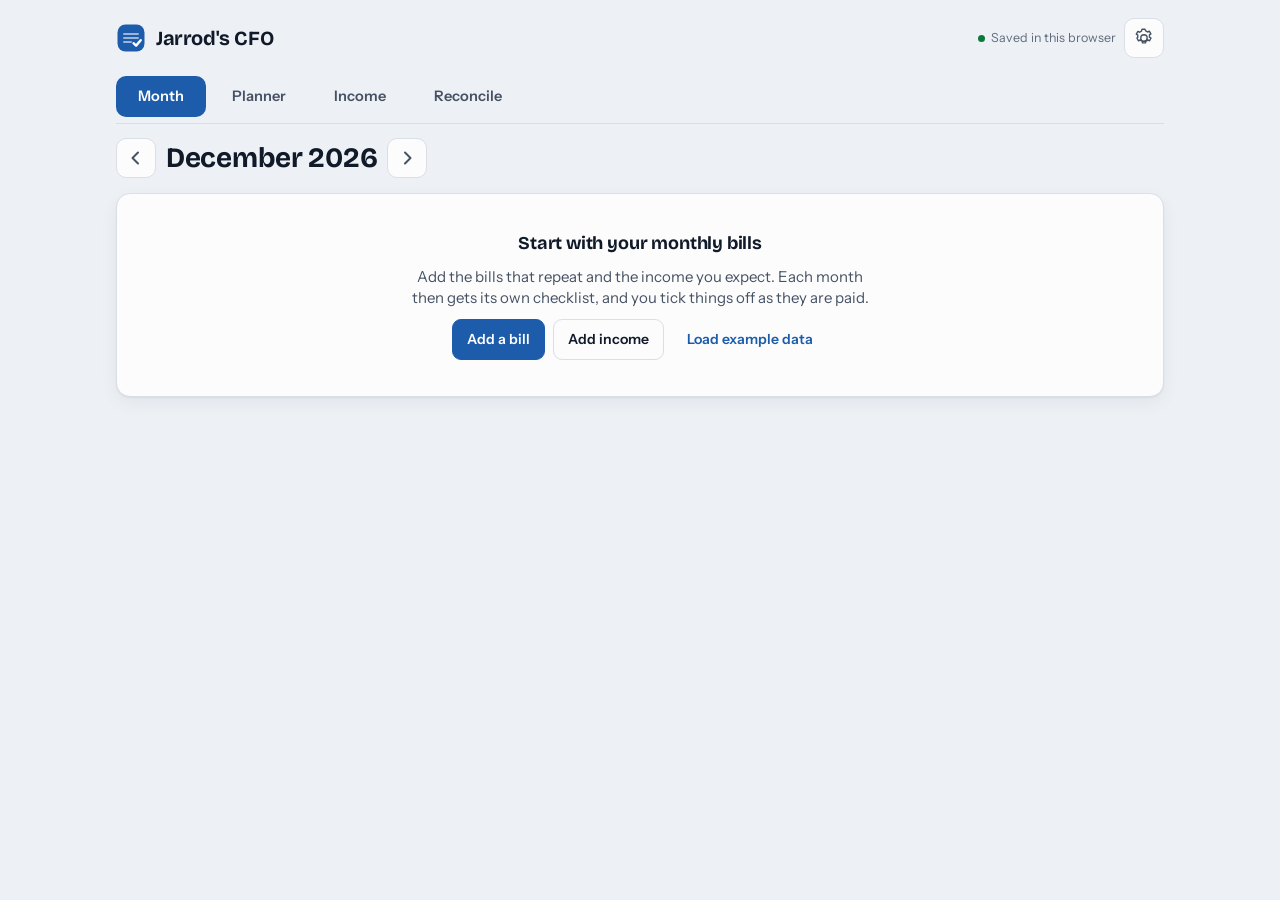
==== commit 1707c4c5: "Growth tab becomes Income; income table moves off Month; Add expense moves to the card footer - Tab " ====
--- a/index.html
+++ b/index.html
@@ -187,32 +187,24 @@
 .card-f { display: flex; justify-content: space-between; align-items: center; gap: 10px; flex-wrap: wrap; padding: 12px 18px; border-top: 1px solid var(--line-2); font-size: 14px; }
 .card-f .total { font-weight: 600; }
 
-/* spending budgets */
-.brow { padding: 14px 18px 16px; border-top: 1px solid var(--line-2); display: grid; gap: 10px; }
-.bhead { display: flex; justify-content: space-between; align-items: baseline; gap: 4px 12px; flex-wrap: wrap; background: none; border: 0; padding: 0; width: 100%; text-align: left; color: inherit; }
-button.bhead { cursor: pointer; }
-button.bhead:hover .rname { color: var(--accent); }
-.bnum { font-size: 16px; font-weight: 500; }
-.bbar { height: 12px; border-radius: 99px; background: var(--surface-2); border: 1px solid var(--line-2); overflow: hidden; }
-.bbar i { display: block; height: 100%; background: var(--accent); border-radius: 99px; min-width: 0; }
-.brow.near .bbar i { background: var(--warn-fill); }
-.brow.over .bbar i { background: var(--bad); }
-.brow.done .bbar i { background: var(--good); }
-.brow.none .bbar { display: none; }
-.brow.over .bnum, .brow.over .bnum .muted { color: var(--bad); }
-.bsub { display: flex; gap: 8px 10px; align-items: center; flex-wrap: wrap; font-size: 13px; }
-.spendf { display: flex; flex-wrap: wrap; gap: 8px; padding: 0 18px 12px; }
-.spendf select[name=exp] { flex: 1 1 100%; width: 100%; font-weight: 600; }
+/* variable expenses use the same rows as bills; the + opens a small entry panel */
+.chk.add { color: var(--ink-2); border-color: var(--line); }
+.chk.add:hover { color: var(--accent); border-color: var(--accent); }
+.chk-sp { width: 26px; height: 26px; }
+.vrow.over .ramt, .vrow.over .vm { color: var(--bad); }
+.vrow.over .vm, .vrow.near .vm { font-weight: 600; }
+.vrow.near .vm { color: var(--warn); }
+.vpanel { grid-column: 1 / -1; display: grid; gap: 6px; padding: 2px 8px 12px 0; }
+.paidbar { padding: 6px 12px 8px; border-top: 1px solid var(--line-2); list-style: none; }
+.spendf { display: flex; flex-wrap: wrap; gap: 8px; padding: 4px 0 6px; }
 .spendf .inp { width: auto; min-width: 0; }
 .spendf input[name=amount] { flex: 1 1 110px; max-width: 150px; }
-.spendf .inp { width: auto; }
 .spendf input[name=note] { flex: 2 1 150px; }
 .spendf input[name=date] { flex: 0 1 150px; }
 .entries { list-style: none; margin: 0; padding: 0; display: grid; }
 .entries li { display: grid; grid-template-columns: 56px minmax(0, 1fr) auto 36px; gap: 8px; align-items: center; padding: 4px 0; border-top: 1px solid var(--line-2); font-size: 14px; }
 .entries .enote { overflow-wrap: anywhere; color: var(--ink-2); }
 .entries .btn { min-height: 30px; padding: 0 8px; }
-.bentries { display: grid; gap: 2px; }
 
 /* quick income entry */
 .incf { display: flex; flex-wrap: wrap; gap: 8px; padding: 0 18px 14px; }
@@ -230,11 +222,10 @@
 .out-n { color: var(--ink-2); }
 
 /* the 10% goal on Growth */
-.goalnav { display: flex; align-items: center; gap: 6px; }
-.goalnav .icon-btn { width: 34px; height: 34px; }
-.mlabel { font-weight: 600; font-size: 14px; min-width: 9ch; text-align: center; }
 .goalbody { display: grid; gap: 10px; padding: 0 18px 18px; }
 .goalbody p { margin: 0; }
+.bbar { height: 12px; border-radius: 99px; background: var(--surface-2); border: 1px solid var(--line-2); overflow: hidden; }
+.bbar i { display: block; height: 100%; background: var(--accent); border-radius: 99px; min-width: 0; }
 .bbar.good i { background: var(--good); }
 .suggest { display: grid; gap: 8px; padding: 12px 14px; border-radius: 10px; background: var(--accent-soft); border: 1px solid var(--accent-line); }
 .goalpct { display: flex; align-items: center; gap: 8px; font-size: 14px; color: var(--ink-2); }
@@ -434,13 +425,13 @@
    templates : recurring bills and income (the "monthly obligations")
    months[ym]: { entries: { 'tmplId@YYYY-MM-DD': {done,date,amount,note,txn,skip} }, extras: [one-off items],
                  spends: [{id,t:templateId,date,amount,note}],      (purchases entered against a spending budget)
-                 plan: {amount, source?} }                         (the paycheck typed into the Planner tab)
+                 plan: {amount, source?} }                         (the balance typed into the Planner tab)
    a template with budget:true is a variable expense (a monthly amount you spend against); an amount of 0 means no limit set
    template.amount/day/day2/anchor are the starting values; template.changes [{from:'YYYY-MM',amount?,day?,day2?,anchor?}] holds later changes, so past months keep what they had.
    an entry may carry due:'YYYY-MM-DD', a due date moved for that one month
    txns      : imported statement lines {id,date,desc,amt,cat,man,src}; amt < 0 is money out
    growth    : [{id,kind:'savings'|'investing',date,amount,note,adj?}] deposits (+), withdrawals (-) and set-to-a-new-total adjustments (adj)
-               behind the Growth tab, the only place savings and investments are recorded
+               on the Income tab, the only place savings and investments are recorded
    imports   : one record per uploaded file
    rules     : merchant key -> category, learned when you recategorise a transaction                */
 const DEFAULT_CATS = ['Housing', 'Utilities', 'Groceries', 'Dining', 'Fuel', 'Transport', 'Insurance', 'Health', 'Subscriptions', 'Shopping',
@@ -509,8 +500,8 @@
   return d;
 }
 
-/* Savings and investments used to be "goal" lines under Variable expenses. They now live only on the Growth tab,
-   so any entries on such a line become Growth deposits and the line is dropped. Returns the months it changed. */
+/* Savings and investments used to be "goal" lines under Variable expenses. They now live only on the Income tab,
+   so any entries on such a line become savings and investment deposits and the line is dropped. Returns the months it changed. */
 function migrateGoalLines(d) {
   const goals = d.templates.filter(t => t.goal);
   if (!goals.length) return null;
@@ -1047,7 +1038,7 @@
 /* ----- the goal: a share of income received goes to savings and investments together ----- */
 const growthPct = () => { const p = D.settings.growthPct; return p > 0 ? p : 10; };
 const incomeReceived = ym => sum(itemsFor(ym).filter(i => i.type === 'income' && i.done && !i.skip), i => i.amount);
-/* new money put aside in a month: deposits entered on the Growth tab
+/* new money put aside in a month: deposits entered on the Income tab
    (set-to-a-new-total adjustments and withdrawals are not new money) */
 const asideFor = (kind, ym) => sum(D.growth.filter(e => e.kind === kind && !e.adj && e.amount > 0 && ymOf(e.date) === ym), e => e.amount);
 function growthPlan(ym) {
@@ -1067,7 +1058,7 @@
   return { pct, income, goal, done, need, parts };
 }
 
-/* the paycheck typed into the Planner for a month */
+/* the balance typed into the Planner for a month */
 function setPlan(ym, amount, source) {
   const mo = ensureMonth(ym);
   if (amount > 0) mo.plan = { amount: r2(amount), ...(source ? { source } : {}) }; else delete mo.plan;
@@ -1401,7 +1392,7 @@
 function autoCategoryFor(d, desc, amt) { const keep = D; D = d; const c = autoCategory(desc, amt); D = keep; return c; }
 
 /* ---------- views ---------- */
-const UI = { tab: 'month', ym: thisMonth(), open: null, exp: null, gAll: null, sub: 'reconcile', rm: null, range: '6', q: '', fm: 'all', fc: 'all', fu: false, txLimit: 100, confirm: null, rec: [] };
+const UI = { tab: 'month', ym: thisMonth(), open: null, gAll: null, sub: 'reconcile', rm: null, range: '6', q: '', fm: 'all', fc: 'all', fu: false, txLimit: 100, confirm: null, rec: [] };
 const txnById = id => D.txns.find(t => t.id === id);
 const RO = () => Store.readonly;
 /* the date a quick entry defaults to: today in the current month, otherwise the month's last (past) or first (future) day */
@@ -1412,10 +1403,11 @@
   chevR: '<svg width="18" height="18" viewBox="0 0 18 18" aria-hidden="true"><path d="M7 3.5L12.5 9 7 14.5" fill="none" stroke="currentColor" stroke-width="2" stroke-linecap="round" stroke-linejoin="round"/></svg>',
   gear: '<svg width="20" height="20" viewBox="0 0 20 20" aria-hidden="true"><path d="M10 6.8a3.2 3.2 0 100 6.4 3.2 3.2 0 000-6.4zm7 3.2l-1.6-.9a5.8 5.8 0 000-2.2l1.5-1-1.6-2.7-1.7.8a6 6 0 00-1.9-1.1L11 1.3H8l-.5 1.8a6 6 0 00-1.9 1.1l-1.7-.8-1.6 2.7 1.5 1a5.8 5.8 0 000 2.2L2.9 10l1.6 2.8 1.7-.8c.6.5 1.2.8 1.9 1.1l.4 1.8h3l.5-1.8c.7-.3 1.3-.6 1.9-1.1l1.7.8z" fill="none" stroke="currentColor" stroke-width="1.4" stroke-linejoin="round"/></svg>',
   pencil: '<svg width="13" height="13" viewBox="0 0 14 14" aria-hidden="true"><path d="M2 12l.6-2.9L9.4 2.3a1.3 1.3 0 011.8 0l.5.5a1.3 1.3 0 010 1.8L4.9 11.4z" fill="none" stroke="currentColor" stroke-width="1.3" stroke-linejoin="round"/></svg>',
+  plus: '<svg viewBox="0 0 16 16" aria-hidden="true"><path d="M8 3.5v9M3.5 8h9" fill="none" stroke="currentColor" stroke-width="2.2" stroke-linecap="round"/></svg>',
   mark: '<svg width="30" height="30" viewBox="0 0 30 30" aria-hidden="true"><rect x="1.5" y="1.5" width="27" height="27" rx="8" fill="var(--accent)"/><path d="M8 11h14M8 15h14M8 19h7" stroke="var(--accent-ink)" stroke-width="2" stroke-linecap="round" opacity=".55"/><path d="M17.5 20.2l2.6 2.4 4.6-5.4" fill="none" stroke="var(--accent-ink)" stroke-width="2.4" stroke-linecap="round" stroke-linejoin="round"/></svg>',
   link: '<svg width="12" height="12" viewBox="0 0 12 12" aria-hidden="true"><path d="M2.5 6.4l2.4 2.3 4.6-5.2" fill="none" stroke="currentColor" stroke-width="1.8" stroke-linecap="round" stroke-linejoin="round"/></svg>'
 };
-const TABS = [['month', 'Month'], ['planner', 'Planner'], ['growth', 'Growth'], ['bank', 'Reconcile']];
+const TABS = [['month', 'Month'], ['planner', 'Planner'], ['income', 'Income'], ['bank', 'Reconcile']];
 /* viewers only get the spending summary on that tab, so it says so */
 const tabLabel = (id, label) => (id === 'bank' && RO() ? 'Spending' : label);
 
@@ -1461,25 +1453,32 @@
     <div class="progress"><div class="track" role="progressbar" aria-valuenow="${pct}" aria-valuemin="0" aria-valuemax="100" aria-label="Bills paid and budgets spent"><i style="width:${Math.min(100, pct)}%"></i></div>
       <div class="cap"><span>${S.billsDone} of ${S.bills.length} bills paid</span><span class="actions">${late ? `<span class="pill bad">${plural(late, 'bill')} overdue</span>` : ''}${over.map(b => `<span class="pill bad">${esc(b.name)} over budget</span>`).join('')}</span></div></div>
   </section>`;
-  const bills = items.filter(i => i.type === 'bill' && !i.budget), inc = items.filter(i => i.type === 'income'), buds = items.filter(i => i.budget);
-  const group = (list, allDone) => {
-    const open = list.filter(i => !i.done && !i.skip), done = list.filter(i => i.done || i.skip);
-    return open.map(rowHTML).join('') + (allDone && !open.length && done.length ? '<li class="alldone">Everything is paid. Nice.</li>' : '') + (done.length ? `<li class="grp">Done · ${done.length}</li>${done.map(rowHTML).join('')}` : '');
+  const bills = items.filter(i => i.type === 'bill' && !i.budget), buds = items.filter(i => i.budget);
+  // paid bills leave the list; a quiet line at the bottom brings them back (view-only copies show them, since seeing what is paid is the point)
+  const showPaid = UI.showPaid ?? ro;
+  const billList = list => {
+    const open = list.filter(i => !i.done && !i.skip), paid = list.filter(i => i.done || i.skip);
+    return open.map(rowHTML).join('') + (!open.length && paid.length ? '<li class="alldone">Everything is paid. Nice.</li>' : '')
+      + (showPaid ? paid.map(rowHTML).join('') : '')
+      + (paid.length ? `<li class="paidbar"><button type="button" class="btn ghost sm" data-act="toggle-paid" aria-expanded="${showPaid}">${showPaid ? 'Hide' : 'Show'} ${paid.some(i => i.skip) ? 'paid and skipped bills' : 'paid bills'} · ${paid.length}</button></li>` : '');
   };
-  const expSel = buds.some(x => x.tmpl.id === UI.exp) ? UI.exp : (buds[0] && buds[0].tmpl.id);
-  const expForm = ro || !buds.length ? '' : `<form class="spendf" autocomplete="off">
-      ${buds.length > 1 ? `<select name="exp" class="inp" data-chg="exp" aria-label="Which expense">${buds.map(x => `<option value="${x.tmpl.id}"${x.tmpl.id === expSel ? ' selected' : ''}>${esc(x.name)}</option>`).join('')}</select>` : `<input type="hidden" name="exp" value="${expSel}">`}
-      <input name="amount" class="inp num" type="number" step="0.01" min="0" inputmode="decimal" placeholder="Amount" aria-label="Amount" required>
-      <input name="note" class="inp" type="text" placeholder="What for? (optional)" aria-label="Note">
-      <input name="date" class="inp" type="date" value="${entryDate(ym)}" aria-label="Date">
-      <button class="btn primary sm" type="submit">Add</button></form>`;
-  const budgetCard = (buds.length || !ro) ? `<section class="card"><div class="card-h"><div><h2>Variable expenses</h2>${ro || !buds.length ? '' : '<p class="muted" style="font-size:13.5px;margin-top:2px">Pick one, enter what you spend. The bar turns red if you go over.</p>'}</div>${ro ? '' : '<button class="btn sm" data-act="add-tmpl" data-type="bill" data-budget="1">+ Add expense</button>'}</div>
-    ${buds.length ? `${expForm}<ul class="list">${buds.map(b => budgetHTML(b, ym)).join('')}</ul>` : '<p class="muted" style="padding:2px 18px 18px">Add things that change each month, like groceries or dining out, and keep a running total of what you spend.</p>'}</section>` : '';
+  const addExp = ro ? '' : '<button class="btn sm" data-act="add-tmpl" data-type="bill" data-budget="1">+ Add expense</button>';
+  const budgetCard = (buds.length || !ro) ? `<section class="card"><div class="card-h"><h2>Variable expenses</h2></div>
+    ${buds.length ? `<ul class="list">${buds.map(b => budgetHTML(b, ym)).join('')}</ul>` : '<p class="muted" style="padding:2px 18px 14px">Things that change each month, like groceries or dining out, with a running total of what you spend.</p>'}
+    <div class="card-f"><span class="total num">${buds.length ? `Spent ${money(sum(buds, x => x.spent))}` : ''}</span>${addExp}</div></section>` : '';
   const billsCard = `<section class="card">
     <div class="card-h"><div><h2>Bills</h2>${ro ? '' : '<p class="muted" style="font-size:13.5px;margin-top:2px">Tap a bill to change it.</p>'}</div>${ro ? '' : '<button class="btn primary sm" data-act="add-bill">+ Add bill</button>'}</div>
-    ${bills.length ? `<ul class="list">${group(bills, true)}</ul>` : `<p class="muted" style="padding:6px 18px 16px">No bills this month.</p>`}
+    ${bills.length ? `<ul class="list">${billList(bills)}</ul>` : `<p class="muted" style="padding:6px 18px 16px">No bills this month.</p>`}
     <div class="card-f"><span class="total num">Total ${money(S.fixedTotal)}</span></div>
   </section>`;
+  // bills, then the variable expenses (beside them on a wide screen, under them on a phone)
+  return nav + summary + `<div class="cols"><div class="stack">${billsCard}</div><div class="stack">${budgetCard}</div></div>`;
+}
+/* ----- Income: the month's income list with a one-line entry form ----- */
+function incomeCard(ym, items) {
+  const ro = RO(), inc = items.filter(i => i.type === 'income'), S = summarize(items);
+  const open = inc.filter(i => !i.done && !i.skip), done = inc.filter(i => i.done || i.skip);
+  const list = open.map(rowHTML).join('') + (done.length ? `<li class="grp">Done · ${done.length}</li>${done.map(rowHTML).join('')}` : '');
   const incNames = [...new Set([...D.templates.filter(t => t.type === 'income').map(t => t.name), ...Object.values(D.months).flatMap(m => m.extras.filter(x => x.type === 'income').map(x => x.name))])].slice(0, 30);
   const incForm = ro ? '' : `<form class="incf" autocomplete="off">
       <input name="source" class="inp" list="incsrc" placeholder="Source, e.g. Salary" aria-label="Income source" required>
@@ -1487,31 +1486,35 @@
       <input name="date" class="inp" type="date" value="${entryDate(ym)}" aria-label="Date received">
       <button class="btn primary sm" type="submit">Add income</button>
       <datalist id="incsrc">${incNames.map(n => `<option value="${esc(n)}">`).join('')}</datalist></form>`;
-  const incCard = `<section class="card">
+  return `<section class="card">
     <div class="card-h"><div><h2>Income</h2>${ro ? '' : '<p class="muted" style="font-size:13.5px;margin-top:2px">Log money as it arrives.</p>'}</div>${ro ? '' : '<button class="btn sm" data-act="add-tmpl" data-type="income">+ Repeating income</button>'}</div>
     ${incForm}
-    ${inc.length ? `<ul class="list">${group(inc, false)}</ul>` : `<p class="muted" style="padding:6px 18px 16px">No income listed for this month.</p>`}
+    ${inc.length ? `<ul class="list">${list}</ul>` : `<p class="muted" style="padding:6px 18px 16px">No income listed for this month.</p>`}
+    <div class="card-f"><span class="total num">Received ${money(S.incomeGot)}</span><span class="muted num" style="font-size:13px">of ${money(S.incomeTotal)} expected</span></div>
   </section>`;
-  // bills first, then income, with the spending budgets in their own section at the bottom
-  return nav + summary + `<div class="cols"><div class="stack">${billsCard}</div><div class="stack">${incCard}</div></div>${budgetCard ? `<div style="margin-top:16px">${budgetCard}</div>` : ''}`;
-}
-/* a variable expense: a monthly amount, a running total of what was spent, and red when it goes over.
-   An amount of 0 means no limit set, so it just tracks. */
+}
+/* a variable expense, laid out like a bill: + opens a small entry panel, the amount is what has been spent so far,
+   and the line turns red when it goes over. An amount of 0 means no limit set, so it just tracks. */
 function budgetHTML(b, ym) {
-  const ro = RO(), tid = b.tmpl.id, nolimit = !(b.amount > 0), k = esc(b.key);
-  const over = !nolimit && b.spent > b.amount + 0.005, pct = nolimit ? 0 : Math.min(100, b.spent / b.amount * 100), left = r2(b.amount - b.spent);
-  const state = nolimit ? 'none' : over ? 'over' : pct >= 85 ? 'near' : 'ok';
-  const pill = nolimit ? '<span class="pill">No limit set</span>' : over ? `<span class="pill bad">${money(-left)} over budget</span>` : `<span class="pill ${state === 'near' ? 'warn' : ''}">${money(left)} left</span>`;
+  const ro = RO(), tid = b.tmpl.id, k = esc(b.key), nolimit = !(b.amount > 0);
+  const over = !nolimit && b.spent > b.amount + 0.005, left = r2(b.amount - b.spent);
+  const state = nolimit ? 'none' : over ? 'over' : b.spent >= b.amount * 0.85 ? 'near' : 'ok';
+  const meta = nolimit ? 'No limit set' : `of ${money(b.amount)} · ${over ? money(-left) + ' over' : money(left) + ' left'}`;
+  const open = UI.open === b.key;
   const ents = spendsFor(ym, tid).slice().sort((x, y) => y.date.localeCompare(x.date));
-  const expanded = ro || UI.open === b.key;
+  const form = ro ? '' : `<form class="spendf" autocomplete="off"><input type="hidden" name="exp" value="${tid}">
+      <input name="amount" class="inp num" type="number" step="0.01" min="0" inputmode="decimal" placeholder="Amount" aria-label="Amount" required>
+      <input name="note" class="inp" type="text" placeholder="What for? (optional)" aria-label="Note">
+      <input name="date" class="inp" type="date" value="${entryDate(ym)}" aria-label="Date">
+      <button class="btn primary sm" type="submit">Add</button></form>`;
   const list = ents.length ? `<ul class="entries">${(ro ? ents.slice(0, 12) : ents).map(s => `<li><span class="num muted">${fmtShort(s.date)}</span><span class="enote">${esc(s.note || '')}</span><span class="num">${money(s.amount)}</span>${ro ? '<span></span>' : `<button class="btn ghost sm" data-act="del-spend" data-id="${s.id}" aria-label="Remove ${money(s.amount)} on ${fmtShort(s.date)}" title="Remove">&times;</button>`}</li>`).join('')}</ul>` : '<p class="muted" style="font-size:14px">Nothing entered yet.</p>';
-  const tag = ro ? 'div' : 'button';
-  return `<li class="brow ${state}">
-    <${tag} class="bhead"${ro ? '' : ` data-act="pick-exp" data-id="${tid}" title="Add spending to ${esc(b.name)}"`}><span class="rname">${esc(b.name)}</span><span class="bnum num">${money(b.spent)} <span class="muted">${nolimit ? 'spent' : `of ${money(b.amount)}`}</span></span></${tag}>
-    <div class="bbar" role="progressbar" aria-valuemin="0" aria-valuemax="100" aria-valuenow="${Math.round(pct)}" aria-label="${esc(b.name)} spent"><i style="width:${pct}%"></i></div>
-    <div class="bsub">${pill}
-      ${ro ? `<span class="muted">${plural(ents.length, 'entry', 'entries')}</span>` : `<button class="btn ghost sm" style="min-height:0;padding:2px 6px" data-act="open" data-key="${k}" aria-expanded="${expanded}">${expanded ? 'Hide' : 'Show'} ${plural(ents.length, 'entry', 'entries')}</button><button class="btn ghost sm" style="min-height:0;padding:2px 6px" data-act="edit-tmpl" data-id="${tid}">Change</button>`}</div>
-    ${expanded ? `<div class="bentries">${list}</div>` : ''}
+  return `<li class="row vrow ${state}">
+    ${ro ? '<span class="chk-sp"></span>' : `<button class="chk add" data-act="open" data-key="${k}" aria-expanded="${open}" aria-label="Add spending to ${esc(b.name)}">${ICON.plus}</button>`}
+    <button class="rmain" data-act="open" data-key="${k}" aria-expanded="${open}">
+      <span class="rtext"><span class="rname">${esc(b.name)}</span><span class="rmeta"><span class="vm">${meta}</span></span></span>
+      <span class="ramt">${money(b.spent)}</span>
+    </button>
+    ${open ? `<div class="vpanel">${form}${list}${ro ? '' : `<div><button class="btn ghost sm" data-act="edit-tmpl" data-id="${tid}">Change name or limit</button></div>`}</div>` : ''}
   </li>`;
 }
 /* a bill or income row: tick it off with the box, tap the rest to change it */
@@ -1528,7 +1531,7 @@
   </li>`;
 }
 
-/* ----- Planner: type in a paycheck and see what is left to pay and what is left over ----- */
+/* ----- Planner: type in a balance (a paycheck, or what is in the account) and see what is left to pay and what is left over ----- */
 function planRow(name, sub, cls, amount, bal) {
   return `<li class="prow ${cls}"><span class="ptxt"><span class="rname">${esc(name)}</span><span class="rmeta"><span class="due">${esc(sub)}</span></span></span>
     <span class="pright"><span class="ramt">${money(amount)}</span>${bal === null ? '' : `<span class="pbal num${bal < 0 ? ' neg' : ''}">${bal < 0 ? 'short ' + money(-bal) : money(bal) + ' left'}</span>`}</span></li>`;
@@ -1544,24 +1547,24 @@
   let bal = pay;
   const billRows = bills.map(i => { bal = r2(bal - i.amount); return planRow(i.name, dueText(i), itemStatus(i), i.amount, has ? bal : null); }).join('');
   const budRows = buds.map(x => { bal = r2(bal - x.left); return planRow(x.b.name, 'left to spend this month', 'budget', x.left, has ? bal : null); }).join('');
-  const form = `<section class="card"><div class="card-h"><div><h2>This paycheck</h2><p class="muted" style="font-size:13.5px;margin-top:2px">Enter what you got paid. Bills still unpaid this month come out of it in due-date order.</p></div></div>
+  const form = `<section class="card"><div class="card-h"><div><h2>Your balance</h2><p class="muted" style="font-size:13.5px;margin-top:2px">Enter the money you have to work with, such as a paycheck or what is in your account. Bills still unpaid this month come out of it in due-date order.</p></div></div>
     <form class="planf" autocomplete="off">
-      <input name="amount" class="inp num" type="number" step="0.01" min="0" inputmode="decimal" placeholder="Paycheck amount" aria-label="Paycheck amount" value="${has ? pay : ''}" required>
+      <input name="amount" class="inp num" type="number" step="0.01" min="0" inputmode="decimal" placeholder="Balance" aria-label="Balance" value="${has ? pay : ''}" required>
       <button class="btn primary" type="submit">${has ? 'Update' : 'Plan it'}</button>
-      ${has ? '<button type="button" class="btn" data-act="plan-log">Log it as income</button><button type="button" class="btn ghost" data-act="plan-clear">Clear</button>' : ''}
+      ${has ? '<button type="button" class="btn" data-act="plan-log" title="Record this amount as income received this month">Log as income</button><button type="button" class="btn ghost" data-act="plan-clear">Clear</button>' : ''}
     </form>${chips}</section>`;
   const stats = `<section class="card"><div class="stats three">
-    <div class="stat"><div class="lbl">Paycheck</div><div class="val">${has ? money(pay) : '—'}</div><div class="sub">${has ? 'entered above' : 'enter one above'}</div></div>
+    <div class="stat"><div class="lbl">Balance</div><div class="val">${has ? money(pay) : '—'}</div><div class="sub">${has ? 'entered above' : 'enter it above'}</div></div>
     <div class="stat lead"><div class="lbl">Still to pay</div><div class="val">${money(toPay)}</div><div class="sub">${plural(bills.length, 'bill')}${budTotal > 0 ? ` + ${money(budTotal)} to spend` : ''}</div></div>
-    <div class="stat"><div class="lbl">Left over</div><div class="val${has && over < 0 ? ' neg' : ''}">${has ? money(over) : '—'}</div><div class="sub">${has ? (over < 0 ? 'short after everything below' : 'after everything below') : 'after you enter a paycheck'}</div></div></div></section>`;
+    <div class="stat"><div class="lbl">Left over</div><div class="val${has && over < 0 ? ' neg' : ''}">${has ? money(over) : '—'}</div><div class="sub">${has ? (over < 0 ? 'short after everything below' : 'after everything below') : 'after you enter a balance'}</div></div></div></section>`;
   const list = (bills.length || buds.length) ? `<section class="card"><div class="card-h"><h2>What is left to pay in ${fmtMonth(ym)}</h2></div>
     <ul class="list">${billRows}${budRows ? `<li class="grp">Still to spend</li>${budRows}` : ''}</ul>
     <div class="card-f"><span class="total num">Total ${money(toPay)}</span>${has ? `<span class="num ${over < 0 ? 'neg-t' : 'muted'}" style="font-size:13px">${over < 0 ? 'Short ' + money(-over) : money(over) + ' left over'}</span>` : ''}</div></section>`
-    : `<section class="card">${emptyState('Everything for ' + fmtMonth(ym) + ' is paid', D.templates.length ? 'Nothing is left to pay this month. Nice.' : 'Add your bills first, then come back to plan a paycheck.', D.templates.length ? '' : '<button class="btn primary" data-act="tab" data-tab="month">Add bills</button>')}</section>`;
+    : `<section class="card">${emptyState('Everything for ' + fmtMonth(ym) + ' is paid', D.templates.length ? 'Nothing is left to pay this month. Nice.' : 'Add your bills first, then come back to plan.', D.templates.length ? '' : '<button class="btn primary" data-act="tab" data-tab="month">Add bills</button>')}</section>`;
   return sampleBanner() + monthNav(ym) + `<div class="stack">${form}${stats}${list}</div>`;
 }
 
-/* ----- Growth: overall savings and investment totals ----- */
+/* ----- Savings and investments: overall totals, shown on the Income tab ----- */
 function growthCard(kind, label) {
   const g = growthFor(kind), all = UI.gAll === kind, rows = all ? g.rows : g.rows.slice(0, 6);
   return `<section class="card"><div class="card-h"><h2>${label}</h2></div>
@@ -1580,25 +1583,26 @@
 }
 function goalCard() {
   const ym = UI.ym, P = growthPlan(ym), pct = P.goal > 0 ? Math.min(100, P.done / P.goal * 100) : 0, reached = P.income > 0 && P.need <= 0;
-  const nav = `<div class="goalnav"><button class="icon-btn" data-act="month-prev" aria-label="Previous month">${ICON.chevL}</button><span class="mlabel">${fmtMonth(ym)}</span><button class="icon-btn" data-act="month-next" aria-label="Next month">${ICON.chevR}</button></div>`;
   const body = P.income <= 0
     ? `<p class="muted">No income has been logged for ${fmtMonth(ym)} yet. Log it on the Month tab and a suggestion shows up here.</p>`
     : `<div class="bbar${reached ? ' good' : ''}" role="progressbar" aria-valuemin="0" aria-valuemax="100" aria-valuenow="${Math.round(pct)}" aria-label="Put aside toward the goal"><i style="width:${pct}%"></i></div>
        <p><b class="num">${money(P.done)}</b> <span class="muted">of ${money(P.goal)} put aside, from ${money(P.income)} of income received</span></p>
        ${reached ? '<p><span class="pill good">Goal reached this month</span></p>' : `<div class="suggest"><div>Suggested: put <b class="num">${money(P.need)}</b> more aside</div>
          <div class="actions">${P.parts.filter(p => p.suggest > 0).map(p => `<button class="btn primary sm" data-act="goal-put" data-kind="${p.kind}" data-amt="${p.suggest}">Put ${money(p.suggest)} in ${esc(p.label)}</button>`).join('')}</div></div>`}`;
-  return `<section class="card"><div class="card-h"><div><h2>Put ${P.pct}% of income aside</h2><p class="muted" style="font-size:13.5px;margin-top:2px">Savings and investments together, from income you have received.</p></div>${nav}</div>
+  return `<section class="card"><div class="card-h"><div><h2>Put ${P.pct}% of income aside</h2><p class="muted" style="font-size:13.5px;margin-top:2px">Savings and investments together, from income you have received.</p></div></div>
     <div class="goalbody">${body}
       <label class="goalpct">Goal <input class="inp num" type="number" min="1" max="100" step="1" value="${P.pct}" data-chg="gpct" aria-label="Goal as a percent of income"> % of income</label></div></section>`;
 }
-function viewGrowth() {
+function viewIncome() {
+  const ym = UI.ym, items = itemsFor(ym), nav = sampleBanner() + monthNav(ym);
+  if (RO()) return nav + `<div class="stack">${incomeCard(ym, items)}</div>`; // viewers see the income list, not savings
   const gs = GROWTH.map(([k, l]) => ({ k, l, g: growthFor(k) })), total = sum(gs, x => x.g.total);
-  return sampleBanner() + `<div class="pagehead"><div><h1>Growth</h1><p class="lede">Your savings and investments as overall totals.</p></div></div>
-    <section class="card"><div class="stats three">
+  return nav + `<div class="stack">
+    <div class="cols"><div class="stack">${incomeCard(ym, items)}</div><div class="stack">${goalCard()}</div></div>
+    <section class="card"><div class="card-h"><h2>Savings and investments</h2></div><div class="stats three">
       <div class="stat lead"><div class="lbl">Together</div><div class="val${total < 0 ? ' neg' : ''}">${moneyWhole(total)}</div><div class="sub">saved and invested</div></div>
       ${gs.map(x => `<div class="stat"><div class="lbl">${x.l}</div><div class="val${x.g.total < 0 ? ' neg' : ''}">${moneyWhole(x.g.total)}</div><div class="sub">${plural(x.g.rows.length, 'entry', 'entries')}</div></div>`).join('')}</div></section>
-    <div style="margin-top:16px">${goalCard()}</div>
-    <div class="cols" style="margin-top:16px">${gs.map(x => `<div class="stack">${growthCard(x.k, x.l)}</div>`).join('')}</div>`;
+    <div class="cols">${gs.map(x => `<div class="stack">${growthCard(x.k, x.l)}</div>`).join('')}</div></div>`;
 }
 
 /* ----- one repeating item, as listed in Settings ----- */
@@ -1769,8 +1773,8 @@
 }
 
 /* ----- shell ----- */
-const VIEWS = { month: () => sampleBanner() + viewMonth(), planner: viewPlanner, growth: viewGrowth, bank: viewBank };
-const visibleTabs = () => TABS.filter(([id]) => !(RO() && (id === 'planner' || id === 'growth')));
+const VIEWS = { month: () => sampleBanner() + viewMonth(), planner: viewPlanner, income: viewIncome, bank: viewBank };
+const visibleTabs = () => TABS.filter(([id]) => !(RO() && id === 'planner'));
 function render() {
   const tabs = $('#tabs');
   if (Store.mode === 'locked') {
@@ -2048,7 +2052,6 @@
 /* ---------- spending budget entries ---------- */
 function submitSpend(f) {
   const tid = f.elements.exp.value;
-  UI.exp = tid;
   const amount = parseFloat(f.elements.amount.value), date = f.elements.date.value || todayStr(), note = f.elements.note.value.trim();
   if (isNaN(amount) || amount <= 0) { toast('Enter the amount you spent.'); return; }
   const ym = ymOf(date);
@@ -2204,7 +2207,7 @@
   const repeatRows = D.templates.slice().sort((a, b) => (a.type === b.type ? 0 : a.type === 'bill' ? -1 : 1) || a.name.localeCompare(b.name)).map(tmplRow).join('');
     openModal(`${dlgHead('Settings and backup')}<div class="dlg-b">
     <div><h3 style="font-size:15px">Where your data lives</h3><p class="muted" style="font-size:14px;margin-top:4px">${where}</p></div>
-    <div><h3 style="font-size:15px">Share a view-only copy</h3><p class="muted" style="font-size:14px;margin-top:4px">${Store.mode === 'cloud' ? 'Open the Share menu on this page in Claude and invite your spouse by email as a <b>Viewer</b>. They will see Month and the spending summary, kept up to date, and cannot change anything. Invite by email rather than turning on a public link: anyone who can open a public link and sign in to Claude could read your finances.' : 'Sharing needs the published version of this page. In this copy, data stays in this browser.'}</p></div>
+    <div><h3 style="font-size:15px">Share a view-only copy</h3><p class="muted" style="font-size:14px;margin-top:4px">${Store.mode === 'cloud' ? 'Open the Share menu on this page in Claude and invite your spouse by email as a <b>Viewer</b>. They will see Month, Income and the spending summary, kept up to date, and cannot change anything. Invite by email rather than turning on a public link: anyone who can open a public link and sign in to Claude could read your finances.' : 'Sharing needs the published version of this page. In this copy, data stays in this browser.'}</p></div>
     <details class="more"><summary>Everything that repeats (${D.templates.length})</summary><div class="more-b">
       <p class="muted" style="font-size:14px">About ${money(billsMo)} a month in bills and variable expenses, and ${money(incMo)} in repeating income. Tap one to change how often it repeats, or to stop it. This includes quarterly and yearly bills and anything you have stopped.</p>
       ${repeatRows || '<p class="muted">Nothing yet.</p>'}</div></details>
@@ -2239,7 +2242,7 @@
 const findItem = (key, ym = curYm()) => itemsFor(ym).find(i => i.key === key);
 const isBlank = () => !D.templates.length && !D.txns.length && !Object.keys(D.months).length;
 /* tab names from earlier versions still work in links and saved settings */
-const LEGACY_TABS = { obligations: 'month', bills: 'month', statements: 'bank', spending: 'bank' };
+const LEGACY_TABS = { obligations: 'month', bills: 'month', statements: 'bank', spending: 'bank', growth: 'income' };
 function go(tab) {
   if (tab === 'spending') UI.sub = 'spending';
   tab = LEGACY_TABS[tab] || tab;
@@ -2258,7 +2261,11 @@
     const was = it.done; toggleDone(UI.ym, it); render();
     if (!was) toast(`${it.name} marked ${it.type === 'income' ? 'received' : 'paid'}.`, { action: 'Undo', ms: 4000, fn: () => { const again = findItem(el.dataset.key); if (again && again.done) { toggleDone(UI.ym, again); render(); } } });
   },
-  open: el => { UI.open = UI.open === el.dataset.key ? null : el.dataset.key; render(); },
+  open: el => {
+    UI.open = UI.open === el.dataset.key ? null : el.dataset.key; render();
+    const f = UI.open && $('.spendf input[name=amount]'); if (f) { f.scrollIntoView({ block: 'nearest' }); f.focus(); }
+  },
+  'toggle-paid': () => { UI.showPaid = !(UI.showPaid ?? RO()); render(); },
   'edit-item': el => openItemDialog(el.dataset.key),
   'del-growth': el => {
     const i = D.growth.findIndex(e => e.id === el.dataset.id); if (i < 0) return;
@@ -2272,7 +2279,6 @@
     toast(`Put ${money(amt)} in ${row[1]}.`, { action: 'Undo', fn: () => { const i = D.growth.findIndex(e => e.kind === kind && e.amount === r2(amt) && e.note === `Suggested ${growthPct()}%`); if (i >= 0) { D.growth.splice(i, 1); touchGrowth(); render(); } } });
   },
   'growth-more': el => { UI.gAll = UI.gAll === el.dataset.kind ? null : el.dataset.kind; render(); },
-  'pick-exp': el => { UI.exp = el.dataset.id; render(); const f = $('.spendf input[name=amount]'); if (f) { f.scrollIntoView({ block: 'center' }); f.focus(); } },
   'plan-use': el => { setPlan(UI.ym, parseFloat(el.dataset.amt), el.dataset.name); render(); },
   'plan-clear': () => { setPlan(UI.ym, 0); render(); },
   'plan-log': () => { const p = D.months[UI.ym] && D.months[UI.ym].plan; if (p) recordIncome(p.source || 'Paycheck', p.amount, entryDate(UI.ym)); },
@@ -2383,7 +2389,6 @@
   fc: el => { UI.fc = el.value; UI.txLimit = 100; render(); },
   fu: el => { UI.fu = el.checked; UI.txLimit = 100; render(); },
   rm: el => { UI.rm = el.value; render(); },
-  exp: el => { UI.exp = el.value; },
   gpct: el => { const v = parseFloat(el.value); if (v > 0 && v <= 100) { D.settings.growthPct = v; touchMeta(); } render(); },
   range: el => { UI.range = el.value; render(); },
   currency: el => { D.settings.currency = el.value; touchMeta(); render(); },
@@ -2423,7 +2428,7 @@
   }
   else if (e.target.classList.contains('planf')) {
     const a = parseFloat(e.target.elements.amount.value), prev = D.months[UI.ym] && D.months[UI.ym].plan;
-    if (isNaN(a) || a <= 0) { toast('Enter the amount you were paid.'); return; }
+    if (isNaN(a) || a <= 0) { toast('Enter your balance.'); return; }
     setPlan(UI.ym, a, prev && prev.amount === r2(a) ? prev.source : '');
     render();
   }
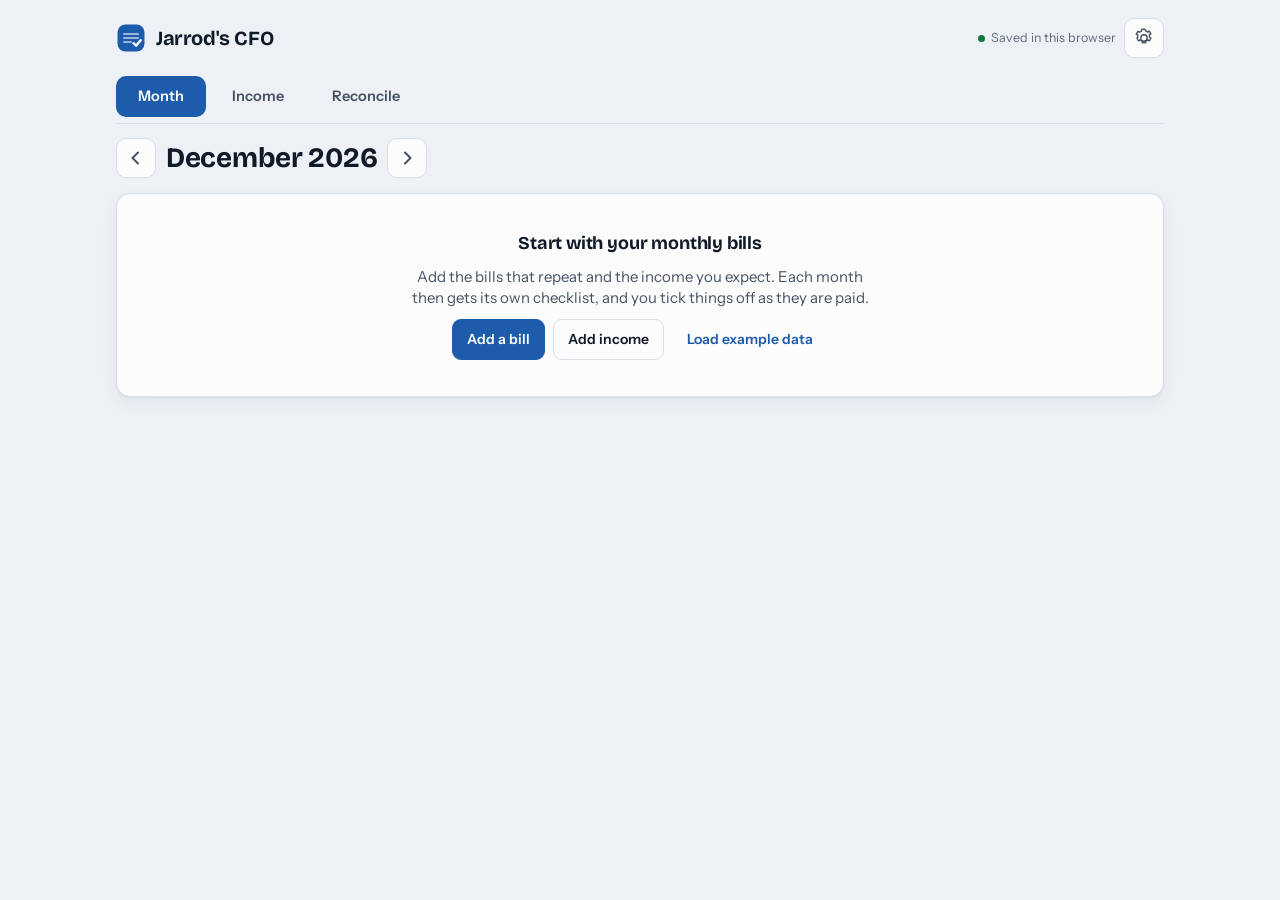
==== commit ef8c371b: "Remove the Planner and the 10% goal card; add a one-page monthly update PDF - Planner tab, its data " ====
--- a/index.html
+++ b/index.html
@@ -106,6 +106,8 @@
 .actions { display: flex; gap: 8px; flex-wrap: wrap; align-items: center; }
 .btn { border: 1px solid var(--line); background: var(--surface); border-radius: 9px; padding: 9px 14px; font-weight: 600; font-size: 14px; color: var(--ink); display: inline-flex; align-items: center; justify-content: center; gap: 6px; min-height: 40px; }
 .btn:hover { background: var(--surface-2); }
+label.btn { cursor: pointer; user-select: none; }
+label.btn:focus-visible { outline: 2px solid var(--accent); outline-offset: 2px; }
 .btn.primary { background: var(--accent); border-color: var(--accent); color: var(--accent-ink); }
 .btn.primary:hover { filter: brightness(1.08); background: var(--accent); }
 .btn.sm { min-height: 34px; padding: 6px 11px; font-size: 13px; }
@@ -221,32 +223,6 @@
 .gentries { padding: 0 18px 8px; }
 .out-n { color: var(--ink-2); }
 
-/* the 10% goal on Growth */
-.goalbody { display: grid; gap: 10px; padding: 0 18px 18px; }
-.goalbody p { margin: 0; }
-.bbar { height: 12px; border-radius: 99px; background: var(--surface-2); border: 1px solid var(--line-2); overflow: hidden; }
-.bbar i { display: block; height: 100%; background: var(--accent); border-radius: 99px; min-width: 0; }
-.bbar.good i { background: var(--good); }
-.suggest { display: grid; gap: 8px; padding: 12px 14px; border-radius: 10px; background: var(--accent-soft); border: 1px solid var(--accent-line); }
-.goalpct { display: flex; align-items: center; gap: 8px; font-size: 14px; color: var(--ink-2); }
-.goalpct .inp { width: 72px; min-height: 34px; padding: 5px 8px; }
-
-/* check planner */
-.planf { display: flex; flex-wrap: wrap; gap: 8px; padding: 0 18px 14px; }
-.planf .inp { width: auto; flex: 1 1 160px; max-width: 240px; min-width: 0; }
-.chips { display: flex; gap: 8px; flex-wrap: wrap; align-items: center; padding: 0 18px 16px; font-size: 13.5px; }
-.chip { border: 1px solid var(--accent-line); background: var(--accent-soft); color: var(--accent); border-radius: 999px; padding: 5px 12px; font-weight: 600; font-size: 13.5px; }
-.chip:hover { background: color-mix(in srgb, var(--accent) 16%, var(--surface)); }
-.prow { display: grid; grid-template-columns: minmax(0, 1fr) auto; gap: 4px 12px; align-items: center; padding: 11px 18px; border-top: 1px solid var(--line-2); }
-.ptxt { display: grid; gap: 1px; min-width: 0; }
-.pright { display: grid; justify-items: end; gap: 1px; }
-.pright .ramt { font-weight: 500; }
-.pbal { font-size: 12.5px; color: var(--muted); white-space: nowrap; }
-.pbal.neg { color: var(--bad); font-weight: 600; }
-.neg-t { color: var(--bad); font-weight: 600; }
-.prow.late .due { color: var(--bad); font-weight: 600; }
-.prow.soon .due { color: var(--warn); font-weight: 600; }
-
 /* forms */
 .field { display: grid; gap: 4px; font-size: 13px; font-weight: 600; color: var(--ink-2); min-width: 0; }
 .field input, .field select, .field textarea, .inp {
@@ -279,6 +255,9 @@
 .drop { border: 2px dashed var(--accent-line); background: var(--accent-soft); border-radius: 14px; padding: 22px 18px; display: grid; gap: 8px; justify-items: center; text-align: center; }
 .drop.over { border-color: var(--accent); background: color-mix(in srgb, var(--accent) 16%, var(--surface)); }
 .drop h3 { font-size: 18px; }
+.pastebox { width: 100%; max-width: 520px; text-align: left; background: var(--surface); margin-top: 6px; }
+.pastef { display: grid; gap: 8px; padding-bottom: 12px; justify-items: start; }
+.pastef textarea { width: 100%; resize: vertical; font-family: var(--f-data); font-size: 13px; }
 .drop p { color: var(--ink-2); font-size: 14px; max-width: 58ch; }
 .seg { display: inline-flex; border: 1px solid var(--line); border-radius: 10px; overflow: hidden; background: var(--surface); }
 .seg button { border: 0; background: none; padding: 8px 14px; font-weight: 600; font-size: 14px; color: var(--ink-2); min-height: 38px; }
@@ -364,7 +343,7 @@
 <div id="modal" class="modal" hidden></div>
 <div id="toast" class="toast" role="status" hidden></div>
 <div id="tip" class="tip" hidden></div>
-<input type="file" id="file" multiple hidden accept=".csv,.tsv,.txt,.ofx,.qfx,.pdf,text/csv,application/pdf">
+<input type="file" id="file" multiple hidden>
 <script>
 'use strict';
 
@@ -424,13 +403,12 @@
 /* ---------- data model ----------
    templates : recurring bills and income (the "monthly obligations")
    months[ym]: { entries: { 'tmplId@YYYY-MM-DD': {done,date,amount,note,txn,skip} }, extras: [one-off items],
-                 spends: [{id,t:templateId,date,amount,note}],      (purchases entered against a spending budget)
-                 plan: {amount, source?} }                         (the balance typed into the Planner tab)
+                 spends: [{id,t:templateId,date,amount,note}] }     (purchases entered against a variable expense)
    a template with budget:true is a variable expense (a monthly amount you spend against); an amount of 0 means no limit set
    template.amount/day/day2/anchor are the starting values; template.changes [{from:'YYYY-MM',amount?,day?,day2?,anchor?}] holds later changes, so past months keep what they had.
    an entry may carry due:'YYYY-MM-DD', a due date moved for that one month
    txns      : imported statement lines {id,date,desc,amt,cat,man,src}; amt < 0 is money out
-   growth    : [{id,kind:'savings'|'investing',date,amount,note,adj?}] deposits (+), withdrawals (-) and set-to-a-new-total adjustments (adj)
+   growth    : [{id,kind:'savings'|'investing',date,amount,note}] deposits (+), withdrawals (-) and set-to-a-new-total adjustments
                on the Income tab, the only place savings and investments are recorded
    imports   : one record per uploaded file
    rules     : merchant key -> category, learned when you recategorise a transaction                */
@@ -464,12 +442,12 @@
 const touchMonth = ym => { dirty.add('m_' + ym); Store.schedule(); };
 const touchGrowth = () => { dirty.add('growth'); Store.schedule(); };
 const touchTxns = ym => { dirty.add('t_' + ym); Store.schedule(); };
-const monthHasData = mo => mo && (Object.keys(mo.entries).length || mo.extras.length || (mo.spends || []).length || mo.plan);
+const monthHasData = mo => mo && (Object.keys(mo.entries).length || mo.extras.length || (mo.spends || []).length);
 
 function buildDoc(key) {
   if (key === 'meta') return { v: 1, settings: D.settings, templates: D.templates, rules: D.rules, cats: D.cats, imports: D.imports, sample: D.sample };
   if (key === 'growth') return D.growth.length ? { entries: D.growth } : null;
-  if (key.startsWith('m_')) { const mo = D.months[key.slice(2)]; return monthHasData(mo) ? { entries: mo.entries, extras: mo.extras, spends: mo.spends || [], ...(mo.plan ? { plan: mo.plan } : {}) } : null; }
+  if (key.startsWith('m_')) { const mo = D.months[key.slice(2)]; return monthHasData(mo) ? { entries: mo.entries, extras: mo.extras, spends: mo.spends || [] } : null; }
   if (key.startsWith('t_')) { const ym = key.slice(2); const list = D.txns.filter(t => ymOf(t.date) === ym); return list.length ? { list } : null; }
   return null;
 }
@@ -491,7 +469,7 @@
     d.sample = !!meta.sample;
   }
   for (const [k, v] of Object.entries(docs)) {
-    if (k.startsWith('m_')) d.months[k.slice(2)] = { entries: v.entries || {}, extras: v.extras || [], spends: v.spends || [], ...(v.plan ? { plan: v.plan } : {}) };
+    if (k.startsWith('m_')) d.months[k.slice(2)] = { entries: v.entries || {}, extras: v.extras || [], spends: v.spends || [] };
     else if (k.startsWith('t_')) d.txns.push(...(v.list || []));
   }
   d.growth = (docs.growth && docs.growth.entries) || [];
@@ -1033,37 +1011,8 @@
   const rows = D.growth.filter(e => e.kind === kind).sort((a, b) => b.date.localeCompare(a.date));
   return { total: sum(rows, e => e.amount), rows };
 }
-function addGrowth(kind, amount, date, note, adj) { D.growth.push({ id: uid('g'), kind, date, amount: r2(amount), ...(note ? { note } : {}), ...(adj ? { adj: true } : {}) }); touchGrowth(); }
-
-/* ----- the goal: a share of income received goes to savings and investments together ----- */
-const growthPct = () => { const p = D.settings.growthPct; return p > 0 ? p : 10; };
-const incomeReceived = ym => sum(itemsFor(ym).filter(i => i.type === 'income' && i.done && !i.skip), i => i.amount);
-/* new money put aside in a month: deposits entered on the Income tab
-   (set-to-a-new-total adjustments and withdrawals are not new money) */
-const asideFor = (kind, ym) => sum(D.growth.filter(e => e.kind === kind && !e.adj && e.amount > 0 && ymOf(e.date) === ym), e => e.amount);
-function growthPlan(ym) {
-  const pct = growthPct(), income = incomeReceived(ym), goal = r2(income * pct / 100);
-  const parts = GROWTH.map(([kind, label]) => ({ kind, label, done: asideFor(kind, ym) }));
-  const done = sum(parts, p => p.done), need = Math.max(0, r2(goal - done));
-  // the goal is shared evenly; suggest what each side is still short of its half, and if one is past its half the rest goes to the other
-  const half = r2(goal / 2), tgt = [half, r2(goal - half)];
-  let sug = parts.map((p, i) => Math.max(0, r2(tgt[i] - p.done)));
-  const tot = sum(sug);
-  if (tot > need && tot > 0) {
-    sug = sug.map(x => r2(x * need / tot));
-    const diff = r2(need - sum(sug)), j = Math.max(0, sug.findIndex(x => x > 0));
-    if (diff) sug[j] = r2(sug[j] + diff);
-  }
-  parts.forEach((p, i) => { p.suggest = sug[i]; });
-  return { pct, income, goal, done, need, parts };
-}
-
-/* the balance typed into the Planner for a month */
-function setPlan(ym, amount, source) {
-  const mo = ensureMonth(ym);
-  if (amount > 0) mo.plan = { amount: r2(amount), ...(source ? { source } : {}) }; else delete mo.plan;
-  touchMonth(ym);
-}
+function addGrowth(kind, amount, date, note) { D.growth.push({ id: uid('g'), kind, date, amount: r2(amount), ...(note ? { note } : {}) }); touchGrowth(); }
+
 function spendsFor(ym, tid) { const mo = D.months[ym]; return ((mo && mo.spends) || []).filter(s => s.t === tid); }
 function itemsFor(ym) {
   const mo = D.months[ym];
@@ -1379,8 +1328,7 @@
     d.months[ym] = d.months[ym] || { entries: {}, extras: [], spends: [] };
     list.forEach(([day, amount, note]) => { const date = clampDay(ym, day); if (date <= today) d.months[ym].spends.push({ id: uid('s'), t: gid, date, amount, ...(note ? { note } : {}) }); });
   });
-  d.months[cur].plan = { amount: 2150, source: 'Paycheck' };
-  d.growth = [{ id: 'g1', kind: 'savings', date: start + '-02', amount: 6200, note: 'Starting balance', adj: true }, { id: 'g2', kind: 'savings', date: addMonths(start, 1) + '-15', amount: 400, note: 'Birthday money' }, { id: 'g3', kind: 'investing', date: start + '-02', amount: 14500, note: 'Starting balance', adj: true }, { id: 'g4', kind: 'investing', date: cur + '-01', amount: 820, note: 'Updated to match the app', adj: true }];
+  d.growth = [{ id: 'g1', kind: 'savings', date: start + '-02', amount: 6200, note: 'Starting balance' }, { id: 'g2', kind: 'savings', date: addMonths(start, 1) + '-15', amount: 400, note: 'Birthday money' }, { id: 'g3', kind: 'investing', date: start + '-02', amount: 14500, note: 'Starting balance', adj: true }, { id: 'g4', kind: 'investing', date: cur + '-01', amount: 820, note: 'Updated to match the app', adj: true }];
   D = d;
   // oldest month: everything checked off and matched; last month: left for you to try Auto-match; this month: partly done
   const old = suggestMatches(start);
@@ -1395,6 +1343,8 @@
 const UI = { tab: 'month', ym: thisMonth(), open: null, gAll: null, sub: 'reconcile', rm: null, range: '6', q: '', fm: 'all', fc: 'all', fu: false, txLimit: 100, confirm: null, rec: [] };
 const txnById = id => D.txns.find(t => t.id === id);
 const RO = () => Store.readonly;
+/* a label tied to the hidden file input, so a tap opens the picker natively instead of through script */
+const fileBtn = (cls, text) => `<label class="btn ${cls}" for="file" tabindex="0" role="button">${text}</label>`;
 /* the date a quick entry defaults to: today in the current month, otherwise the month's last (past) or first (future) day */
 const entryDate = ym => { const cur = thisMonth(); return ym === cur ? todayStr() : ym < cur ? `${ym}-${pad(daysIn(ym))}` : `${ym}-01`; };
 const ICON = {
@@ -1407,7 +1357,7 @@
   mark: '<svg width="30" height="30" viewBox="0 0 30 30" aria-hidden="true"><rect x="1.5" y="1.5" width="27" height="27" rx="8" fill="var(--accent)"/><path d="M8 11h14M8 15h14M8 19h7" stroke="var(--accent-ink)" stroke-width="2" stroke-linecap="round" opacity=".55"/><path d="M17.5 20.2l2.6 2.4 4.6-5.4" fill="none" stroke="var(--accent-ink)" stroke-width="2.4" stroke-linecap="round" stroke-linejoin="round"/></svg>',
   link: '<svg width="12" height="12" viewBox="0 0 12 12" aria-hidden="true"><path d="M2.5 6.4l2.4 2.3 4.6-5.2" fill="none" stroke="currentColor" stroke-width="1.8" stroke-linecap="round" stroke-linejoin="round"/></svg>'
 };
-const TABS = [['month', 'Month'], ['planner', 'Planner'], ['income', 'Income'], ['bank', 'Reconcile']];
+const TABS = [['month', 'Month'], ['income', 'Income'], ['bank', 'Reconcile']];
 /* viewers only get the spending summary on that tab, so it says so */
 const tabLabel = (id, label) => (id === 'bank' && RO() ? 'Spending' : label);
 
@@ -1452,6 +1402,7 @@
     </div>
     <div class="progress"><div class="track" role="progressbar" aria-valuenow="${pct}" aria-valuemin="0" aria-valuemax="100" aria-label="Bills paid and budgets spent"><i style="width:${Math.min(100, pct)}%"></i></div>
       <div class="cap"><span>${S.billsDone} of ${S.bills.length} bills paid</span><span class="actions">${late ? `<span class="pill bad">${plural(late, 'bill')} overdue</span>` : ''}${over.map(b => `<span class="pill bad">${esc(b.name)} over budget</span>`).join('')}</span></div></div>
+    <div class="card-f"><span class="muted">One page to share: income, bills paid, still to pay</span><button class="btn sm" data-act="share-pdf">Monthly update PDF</button></div>
   </section>`;
   const bills = items.filter(i => i.type === 'bill' && !i.budget), buds = items.filter(i => i.budget);
   // paid bills leave the list; a quiet line at the bottom brings them back (view-only copies show them, since seeing what is paid is the point)
@@ -1531,39 +1482,6 @@
   </li>`;
 }
 
-/* ----- Planner: type in a balance (a paycheck, or what is in the account) and see what is left to pay and what is left over ----- */
-function planRow(name, sub, cls, amount, bal) {
-  return `<li class="prow ${cls}"><span class="ptxt"><span class="rname">${esc(name)}</span><span class="rmeta"><span class="due">${esc(sub)}</span></span></span>
-    <span class="pright"><span class="ramt">${money(amount)}</span>${bal === null ? '' : `<span class="pbal num${bal < 0 ? ' neg' : ''}">${bal < 0 ? 'short ' + money(-bal) : money(bal) + ' left'}</span>`}</span></li>`;
-}
-function viewPlanner() {
-  const ym = UI.ym, items = itemsFor(ym), plan = (D.months[ym] && D.months[ym].plan) || null;
-  const pay = plan && plan.amount > 0 ? plan.amount : 0, has = pay > 0;
-  const bills = items.filter(i => i.type === 'bill' && !i.budget && !i.done && !i.skip);
-  const buds = items.filter(i => i.budget).map(b => ({ b, left: Math.max(0, r2(b.amount - b.spent)) })).filter(x => x.left > 0);
-  const billsTotal = sum(bills, i => i.amount), budTotal = sum(buds, x => x.left), toPay = r2(billsTotal + budTotal), over = r2(pay - toPay);
-  const expected = items.filter(i => i.type === 'income' && i.rec && !i.done && !i.skip).slice(0, 3);
-  const chips = expected.length ? `<div class="chips"><span class="muted">Expecting</span>${expected.map(i => `<button type="button" class="chip" data-act="plan-use" data-amt="${i.amount}" data-name="${esc(i.name)}">${esc(i.name)} ${money(i.amount)}</button>`).join('')}</div>` : '';
-  let bal = pay;
-  const billRows = bills.map(i => { bal = r2(bal - i.amount); return planRow(i.name, dueText(i), itemStatus(i), i.amount, has ? bal : null); }).join('');
-  const budRows = buds.map(x => { bal = r2(bal - x.left); return planRow(x.b.name, 'left to spend this month', 'budget', x.left, has ? bal : null); }).join('');
-  const form = `<section class="card"><div class="card-h"><div><h2>Your balance</h2><p class="muted" style="font-size:13.5px;margin-top:2px">Enter the money you have to work with, such as a paycheck or what is in your account. Bills still unpaid this month come out of it in due-date order.</p></div></div>
-    <form class="planf" autocomplete="off">
-      <input name="amount" class="inp num" type="number" step="0.01" min="0" inputmode="decimal" placeholder="Balance" aria-label="Balance" value="${has ? pay : ''}" required>
-      <button class="btn primary" type="submit">${has ? 'Update' : 'Plan it'}</button>
-      ${has ? '<button type="button" class="btn" data-act="plan-log" title="Record this amount as income received this month">Log as income</button><button type="button" class="btn ghost" data-act="plan-clear">Clear</button>' : ''}
-    </form>${chips}</section>`;
-  const stats = `<section class="card"><div class="stats three">
-    <div class="stat"><div class="lbl">Balance</div><div class="val">${has ? money(pay) : '—'}</div><div class="sub">${has ? 'entered above' : 'enter it above'}</div></div>
-    <div class="stat lead"><div class="lbl">Still to pay</div><div class="val">${money(toPay)}</div><div class="sub">${plural(bills.length, 'bill')}${budTotal > 0 ? ` + ${money(budTotal)} to spend` : ''}</div></div>
-    <div class="stat"><div class="lbl">Left over</div><div class="val${has && over < 0 ? ' neg' : ''}">${has ? money(over) : '—'}</div><div class="sub">${has ? (over < 0 ? 'short after everything below' : 'after everything below') : 'after you enter a balance'}</div></div></div></section>`;
-  const list = (bills.length || buds.length) ? `<section class="card"><div class="card-h"><h2>What is left to pay in ${fmtMonth(ym)}</h2></div>
-    <ul class="list">${billRows}${budRows ? `<li class="grp">Still to spend</li>${budRows}` : ''}</ul>
-    <div class="card-f"><span class="total num">Total ${money(toPay)}</span>${has ? `<span class="num ${over < 0 ? 'neg-t' : 'muted'}" style="font-size:13px">${over < 0 ? 'Short ' + money(-over) : money(over) + ' left over'}</span>` : ''}</div></section>`
-    : `<section class="card">${emptyState('Everything for ' + fmtMonth(ym) + ' is paid', D.templates.length ? 'Nothing is left to pay this month. Nice.' : 'Add your bills first, then come back to plan.', D.templates.length ? '' : '<button class="btn primary" data-act="tab" data-tab="month">Add bills</button>')}</section>`;
-  return sampleBanner() + monthNav(ym) + `<div class="stack">${form}${stats}${list}</div>`;
-}
-
 /* ----- Savings and investments: overall totals, shown on the Income tab ----- */
 function growthCard(kind, label) {
   const g = growthFor(kind), all = UI.gAll === kind, rows = all ? g.rows : g.rows.slice(0, 6);
@@ -1581,28 +1499,15 @@
       : '<p class="muted" style="padding:2px 18px 18px">Nothing yet. Use "Set to a new total" to enter what you have now.</p>'}
   </section>`;
 }
-function goalCard() {
-  const ym = UI.ym, P = growthPlan(ym), pct = P.goal > 0 ? Math.min(100, P.done / P.goal * 100) : 0, reached = P.income > 0 && P.need <= 0;
-  const body = P.income <= 0
-    ? `<p class="muted">No income has been logged for ${fmtMonth(ym)} yet. Log it on the Month tab and a suggestion shows up here.</p>`
-    : `<div class="bbar${reached ? ' good' : ''}" role="progressbar" aria-valuemin="0" aria-valuemax="100" aria-valuenow="${Math.round(pct)}" aria-label="Put aside toward the goal"><i style="width:${pct}%"></i></div>
-       <p><b class="num">${money(P.done)}</b> <span class="muted">of ${money(P.goal)} put aside, from ${money(P.income)} of income received</span></p>
-       ${reached ? '<p><span class="pill good">Goal reached this month</span></p>' : `<div class="suggest"><div>Suggested: put <b class="num">${money(P.need)}</b> more aside</div>
-         <div class="actions">${P.parts.filter(p => p.suggest > 0).map(p => `<button class="btn primary sm" data-act="goal-put" data-kind="${p.kind}" data-amt="${p.suggest}">Put ${money(p.suggest)} in ${esc(p.label)}</button>`).join('')}</div></div>`}`;
-  return `<section class="card"><div class="card-h"><div><h2>Put ${P.pct}% of income aside</h2><p class="muted" style="font-size:13.5px;margin-top:2px">Savings and investments together, from income you have received.</p></div></div>
-    <div class="goalbody">${body}
-      <label class="goalpct">Goal <input class="inp num" type="number" min="1" max="100" step="1" value="${P.pct}" data-chg="gpct" aria-label="Goal as a percent of income"> % of income</label></div></section>`;
-}
 function viewIncome() {
   const ym = UI.ym, items = itemsFor(ym), nav = sampleBanner() + monthNav(ym);
   if (RO()) return nav + `<div class="stack">${incomeCard(ym, items)}</div>`; // viewers see the income list, not savings
   const gs = GROWTH.map(([k, l]) => ({ k, l, g: growthFor(k) })), total = sum(gs, x => x.g.total);
-  return nav + `<div class="stack">
-    <div class="cols"><div class="stack">${incomeCard(ym, items)}</div><div class="stack">${goalCard()}</div></div>
-    <section class="card"><div class="card-h"><h2>Savings and investments</h2></div><div class="stats three">
+  return nav + `<div class="cols"><div class="stack">${incomeCard(ym, items)}</div>
+    <div class="stack"><section class="card"><div class="card-h"><h2>Savings and investments</h2></div><div class="stats three">
       <div class="stat lead"><div class="lbl">Together</div><div class="val${total < 0 ? ' neg' : ''}">${moneyWhole(total)}</div><div class="sub">saved and invested</div></div>
       ${gs.map(x => `<div class="stat"><div class="lbl">${x.l}</div><div class="val${x.g.total < 0 ? ' neg' : ''}">${moneyWhole(x.g.total)}</div><div class="sub">${plural(x.g.rows.length, 'entry', 'entries')}</div></div>`).join('')}</div></section>
-    <div class="cols">${gs.map(x => `<div class="stack">${growthCard(x.k, x.l)}</div>`).join('')}</div></div>`;
+      ${gs.map(x => growthCard(x.k, x.l)).join('')}</div></div>`;
 }
 
 /* ----- one repeating item, as listed in Settings ----- */
@@ -1623,8 +1528,10 @@
   if (!D.txns.length) return sampleBanner() + `<div class="pagehead"><div><h1>Reconcile</h1><p class="lede">Add a bank statement to check what was really paid and to see where the rest of the money went.</p></div></div>
     <div class="drop" id="drop"><h3>Add a statement</h3>
       <p>Drop a CSV, OFX/QFX or PDF file here. Most banks offer a CSV under Activity, Statements or Export. Files are read inside this page, and only the date, description and amount of each line are saved.</p>
-      <div class="actions" style="justify-content:center"><button class="btn primary" data-act="choose-files">Choose files</button>${isBlank() ? '<button class="btn ghost" data-act="load-sample">Load example data</button>' : ''}</div></div>`;
-  const bar = `<div class="bankbar"><div class="seg" role="group" aria-label="Bank views">${BANK_SUBS.map(([id, l]) => `<button data-act="sub" data-sub="${id}" aria-pressed="${UI.sub === id}">${l}</button>`).join('')}</div><button class="btn primary sm" data-act="choose-files">+ Add statement</button></div>`;
+      <div class="actions" style="justify-content:center">${fileBtn('primary', 'Choose files')}${isBlank() ? '<button class="btn ghost" data-act="load-sample">Load example data</button>' : ''}</div>
+      <details class="more pastebox"><summary>Or paste the statement text</summary>
+        <form class="pastef" autocomplete="off"><textarea id="pastetext" class="inp" rows="5" placeholder="Paste the contents of a CSV or OFX file here" aria-label="Statement text" required></textarea><button class="btn primary sm" type="submit">Read it</button></form></details></div>`;
+  const bar = `<div class="bankbar"><div class="seg" role="group" aria-label="Bank views">${BANK_SUBS.map(([id, l]) => `<button data-act="sub" data-sub="${id}" aria-pressed="${UI.sub === id}">${l}</button>`).join('')}</div>${fileBtn('primary sm', '+ Add statement')}</div>`;
   const body = UI.sub === 'reconcile' ? viewReconcile() : UI.sub === 'transactions' ? `<div class="stack">${viewTxns()}${viewFiles()}</div>` : viewSpending();
   return sampleBanner() + bar + body;
 }
@@ -1737,7 +1644,7 @@
 function viewSpending() {
   const head = `<div class="pagehead"><div><h1>Where the money goes</h1><p class="lede">Built from the statements you have added. Transfers are left out, and refunds reduce the category they belong to.</p></div>
     <label class="field" style="grid-auto-flow:column;align-items:center;gap:10px">Period<select class="inp sm" data-chg="range" style="min-width:150px">${RANGES.map(([v, l]) => `<option value="${v}"${UI.range === v ? ' selected' : ''}>${l}</option>`).join('')}</select></label></div>`;
-  if (!D.txns.length) return head + `<section class="card">${emptyState('Nothing to show yet', RO() ? 'Spending shows up here once statements have been added.' : 'Add a bank statement and every line is sorted into a category, so you can see what the month really cost.', RO() ? '' : '<button class="btn primary" data-act="choose-files">Add a statement</button>')}</section>`;
+  if (!D.txns.length) return head + `<section class="card">${emptyState('Nothing to show yet', RO() ? 'Spending shows up here once statements have been added.' : 'Add a bank statement and every line is sorted into a category, so you can see what the month really cost.', RO() ? '' : fileBtn('primary', 'Add a statement'))}</section>`;
   const { from, to } = rangeFor(UI.range), st = spendStats(from, to), months = Object.keys(st.byMonth);
   let act = months.filter(m => st.byMonth[m].in || st.byMonth[m].out);
   if (!act.length) act = months;
@@ -1745,7 +1652,7 @@
   const label = first === last ? fmtMonth(first) : `${fmtMonth(first)} to ${fmtMonth(last)}`;
   const chartBy = {};
   months.slice(months.indexOf(first), months.indexOf(last) + 1).forEach(m => { chartBy[m] = st.byMonth[m]; });
-  if (!st.count) return head + `<section class="card">${emptyState('No transactions in ' + label, 'Pick a different period, or add the statement for this month.', RO() ? '' : '<button class="btn" data-act="choose-files">Add a statement</button>')}</section>`;
+  if (!st.count) return head + `<section class="card">${emptyState('No transactions in ' + label, 'Pick a different period, or add the statement for this month.', RO() ? '' : fileBtn('', 'Add a statement'))}</section>`;
   const net = r2(st.income - st.spent), active = act.length || 1;
   const cats = Object.entries(st.byCat).filter(([, v]) => Math.abs(v) >= .005).sort((a, b) => b[1] - a[1]);
   const pos = cats.filter(([, v]) => v > 0), maxC = pos.length ? pos[0][1] : 1;
@@ -1773,8 +1680,8 @@
 }
 
 /* ----- shell ----- */
-const VIEWS = { month: () => sampleBanner() + viewMonth(), planner: viewPlanner, income: viewIncome, bank: viewBank };
-const visibleTabs = () => TABS.filter(([id]) => !(RO() && id === 'planner'));
+const VIEWS = { month: () => sampleBanner() + viewMonth(), income: viewIncome, bank: viewBank };
+const visibleTabs = () => TABS;
 function render() {
   const tabs = $('#tabs');
   if (Store.mode === 'locked') {
@@ -1829,19 +1736,20 @@
   $('#confirmOk').onclick = () => { closeModal(true); onOk(); };
   if (back) $('#modal').querySelector('[data-act=confirm-back]').onclick = back;
 }
-async function saveFile(name, text, mime) {
+async function saveFile(name, data, mime) {
+  const isText = typeof data === 'string', failed = () => (isText ? showText(name, data) : toast(`Could not save ${name}.`));
   try {
     if (window.claude && window.claude.use) {
       const dl = await window.claude.use('downloads');
-      if (dl) { await dl.save({ filename: name, data: text }); toast('Saved ' + name); return; }
+      if (dl) { await dl.save({ filename: name, data }); toast('Saved ' + name); return; }
     }
-  } catch (e) { if (e && e.code === 'declined') return; if (window.claude) return showText(name, text); }
+  } catch (e) { if (e && e.code === 'declined') return; if (window.claude) return failed(); }
   try {
     const a = document.createElement('a');
-    a.href = URL.createObjectURL(new Blob([text], { type: mime })); a.download = name;
+    a.href = URL.createObjectURL(new Blob([data], { type: mime })); a.download = name;
     document.body.appendChild(a); a.click(); a.remove();
     setTimeout(() => URL.revokeObjectURL(a.href), 3000);
-  } catch (e) { showText(name, text); }
+  } catch (e) { failed(); }
 }
 function showText(name, text) {
   openModal(`${dlgHead(esc(name))}<div class="dlg-b"><p class="muted">Your browser blocked the download. Copy this text and save it as ${esc(name)}.</p><textarea class="inp" id="copyBox" rows="10" readonly style="font-family:var(--f-data);font-size:12px">${esc(text)}</textarea></div><div class="dlg-f"><button type="button" class="btn primary" id="copyBtn">Copy</button></div>`);
@@ -2094,6 +2002,7 @@
 let IM = null, IMQ = [], IMN = 0, IMSTAT = { added: 0, files: 0, months: {} };
 async function prepareFile(f) {
   const ext = f.name.split('.').pop().toLowerCase();
+  if (/^(xlsx?|xlsm|ods|numbers|zip|docx?|png|jpe?g|heic|gif)$/.test(ext)) throw new Error(`${ext.toUpperCase()} files cannot be read. In your bank's site or in Excel, save or export the statement as CSV and add that file`);
   if (ext === 'pdf') {
     const lines = await extractPdfLines(await f.arrayBuffer());
     const r = parsePdfLines(lines);
@@ -2101,6 +2010,7 @@
     return { name: f.name, kind: 'pdf', txns: r.txns };
   }
   const text = await f.text();
+  if (text.startsWith('PK\u0003\u0004') || text.slice(0, 2000).includes('\u0000')) throw new Error('this is not a text file. Export the statement as CSV, OFX or PDF');
   if (ext === 'ofx' || ext === 'qfx' || /<OFX>|<STMTTRN>/i.test(text)) {
     const txns = parseOFX(text);
     if (!txns.length) throw new Error('no transactions found');
@@ -2237,12 +2147,168 @@
   }, () => openSettings());
 }
 
+/* ---------- one-page monthly update as a PDF ----------
+   Written by hand (text, lines and boxes in the built-in Helvetica), so nothing is loaded and nothing leaves the page. */
+const PDF_REG = [278,278,355,556,556,889,667,191,333,333,389,584,278,333,278,278,556,556,556,556,556,556,556,556,556,556,278,278,584,584,584,556,1015,667,667,722,722,667,611,778,722,278,500,667,556,833,722,778,667,778,722,667,611,722,667,944,667,667,611,278,278,278,469,556,333,556,556,500,556,556,278,556,556,222,222,500,222,833,556,556,556,556,333,500,278,556,500,722,500,500,500,334,260,334,584];
+const PDF_BOLD = [278,333,474,556,556,889,722,238,333,333,389,584,278,333,278,278,556,556,556,556,556,556,556,556,556,556,333,333,584,584,584,611,975,722,722,722,722,667,611,778,722,278,556,722,611,833,722,778,667,778,722,667,611,722,667,944,667,667,611,333,278,333,584,556,333,556,611,556,611,556,333,611,611,278,278,556,278,889,611,611,611,611,389,556,333,611,556,778,556,556,500,389,280,389,584];
+const PDF_CP = { '€': 128, '…': 133, '‘': 145, '’': 146, '“': 147, '”': 148, '•': 149, '–': 150, '—': 151, '™': 153 };
+/* the byte a character becomes in the PDF's Windows-1252 text; anything else turns into ? */
+const pdfCode = ch => { const c = ch.charCodeAt(0); return c >= 32 && c < 127 || c >= 160 && c < 256 ? c : PDF_CP[ch] || (/\s/.test(ch) ? 32 : 63); };
+function pdfWidth(s, size, bold, spacing = 0) {
+  let w = 0;
+  for (const ch of s) {
+    const c = pdfCode(ch), t = bold ? PDF_BOLD : PDF_REG;
+    const em = c < 127 ? t[c - 32] : c === 151 || c === 133 ? 1000 : c === 160 || c === 183 ? 278 : c >= 192 ? (t[ch.normalize('NFD').charCodeAt(0) - 32] || 556) : 556;
+    w += em * size / 1000 + spacing;
+  }
+  return w;
+}
+const pdfEsc = s => [...s].map(ch => { const c = String.fromCharCode(pdfCode(ch)); return c === '\\' || c === '(' || c === ')' ? '\\' + c : c; }).join('');
+function pdfFit(s, size, bold, max) {
+  if (pdfWidth(s, size, bold) <= max) return s;
+  while (s.length > 1 && pdfWidth(s + '…', size, bold) > max) s = s.slice(0, -1);
+  return s.trimEnd() + '…';
+}
+
+function pdfNew() {
+  const W = 595.28, H = 841.89, pages = [];
+  let at = -1;
+  const n = v => String(Math.round(v * 100) / 100), rgb = c => c.map(n).join(' ');
+  const put = op => pages[at].push(op);
+  return {
+    W, H,
+    page() { pages.push([]); at = pages.length - 1; },
+    select(i) { at = i; },
+    pageCount: () => pages.length,
+    /* y is the text baseline, measured down from the top of the sheet */
+    text(x, y, s, o = {}) {
+      const size = o.size || 10, sp = o.spacing || 0;
+      const px = o.align === 'right' ? x - pdfWidth(s, size, o.bold, sp) : x;
+      put(`BT /${o.bold ? 'F2' : 'F1'} ${n(size)} Tf ${n(sp)} Tc ${rgb(o.color || [0, 0, 0])} rg ${n(px)} ${n(H - y)} Td (${pdfEsc(s)}) Tj ET`);
+    },
+    rect(x, y, w, h, c) { put(`${rgb(c)} rg ${n(x)} ${n(H - y - h)} ${n(w)} ${n(h)} re f`); },
+    hline(x1, x2, y, c, lw = 0.6) { put(`${rgb(c)} RG ${n(lw)} w ${n(x1)} ${n(H - y)} m ${n(x2)} ${n(H - y)} l S`); },
+    build(title) {
+      const objs = [
+        '<< /Type /Catalog /Pages 2 0 R >>',
+        `<< /Type /Pages /Kids [${pages.map((_, i) => `${6 + 2 * i} 0 R`).join(' ')}] /Count ${pages.length} >>`,
+        '<< /Type /Font /Subtype /Type1 /BaseFont /Helvetica /Encoding /WinAnsiEncoding >>',
+        '<< /Type /Font /Subtype /Type1 /BaseFont /Helvetica-Bold /Encoding /WinAnsiEncoding >>',
+        `<< /Title (${pdfEsc(title)}) /Creator (Jarrod's CFO) >>`
+      ];
+      pages.forEach((ops, i) => {
+        const body = ops.join('\n');
+        objs.push(`<< /Type /Page /Parent 2 0 R /MediaBox [0 0 ${W} ${H}] /Resources << /Font << /F1 3 0 R /F2 4 0 R >> >> /Contents ${7 + 2 * i} 0 R >>`);
+        objs.push(`<< /Length ${body.length} >>\nstream\n${body}\nendstream`);
+      });
+      let out = '%PDF-1.4\n', pos = [];
+      objs.forEach((o, i) => { pos.push(out.length); out += `${i + 1} 0 obj\n${o}\nendobj\n`; });
+      const xref = out.length;
+      out += `xref\n0 ${objs.length + 1}\n0000000000 65535 f \n` + pos.map(p => String(p).padStart(10, '0') + ' 00000 n \n').join('');
+      out += `trailer\n<< /Size ${objs.length + 1} /Root 1 0 R /Info 5 0 R >>\nstartxref\n${xref}\n%%EOF\n`;
+      return Uint8Array.from(out, ch => ch.charCodeAt(0));
+    }
+  };
+}
+
+/* the sheet: income in, bills paid, what is left to pay, and how the variable expenses stand */
+function monthlyReport(ym) {
+  const INK = [0.09, 0.11, 0.16], MUTED = [0.42, 0.46, 0.54], LINE = [0.85, 0.87, 0.91], PANEL = [0.955, 0.962, 0.977], ACCENT = [0.114, 0.357, 0.667], GOOD = [0.07, 0.46, 0.27], BAD = [0.74, 0.14, 0.14];
+  const items = itemsFor(ym), S = summarize(items), cur = thisMonth(), today = todayStr(), lastDay = `${ym}-${pad(daysIn(ym))}`;
+  const when = i => i.doneDate || i.due, byDate = f => (a, b) => f(a).localeCompare(f(b));
+  const fixed = items.filter(i => i.type === 'bill' && !i.budget && !i.skip);
+  const paid = fixed.filter(i => i.done).sort(byDate(when)), unpaid = fixed.filter(i => !i.done).sort(byDate(i => i.due));
+  const buds = items.filter(i => i.budget), room = buds.map(b => ({ b, left: r2(b.amount - b.spent) })).filter(x => x.b.amount > 0 && x.left > 0);
+  const inc = items.filter(i => i.type === 'income' && !i.skip), got = inc.filter(i => i.done).sort(byDate(when)), exp = inc.filter(i => !i.done).sort(byDate(i => i.due));
+  const paidSum = sum(paid, i => i.amount), unpaidSum = sum(unpaid, i => i.amount), gotSum = sum(got, i => i.amount), expSum = sum(exp, i => i.amount);
+  const pct = S.billsTotal ? Math.min(1, S.billsPaid / S.billsTotal) : 0;
+
+  const sections = [
+    { title: 'Income received', total: money(gotSum), empty: 'No income received yet.', rows: [
+      ...got.map(i => ({ d: fmtShort(when(i)), n: i.name, a: money(i.amount) })),
+      ...exp.map(i => ({ d: fmtShort(i.due), n: i.name + ' (expected)', a: money(i.amount), c: MUTED }))] },
+    { title: 'Bills paid', total: money(paidSum), empty: 'No bills paid yet.', rows: paid.map(i => ({ d: fmtShort(when(i)), n: i.name, a: money(i.amount) })) },
+    { title: 'Still to pay', total: money(S.billsLeft), empty: 'Everything is paid.', emptyColor: GOOD, rows: [
+      ...unpaid.map(i => { const late = i.due < today && ym <= cur; return { d: fmtShort(i.due), n: i.name + (late ? ' (late)' : ''), a: money(i.amount), c: late ? BAD : INK }; }),
+      ...room.map(x => ({ d: '', n: x.b.name + ' (left to spend)', a: money(x.left), c: MUTED }))] }
+  ];
+  if (buds.length) sections.push({ title: 'Variable expenses', total: 'Spent ' + money(S.budgetSpent), empty: '', rows: buds.map(b => {
+    const limit = b.amount > 0, over = limit && b.spent > b.amount + 0.005;
+    return { d: '', n: b.name, a: limit ? `${money(b.spent)} of ${money(b.amount)}` : `${money(b.spent)} (no limit)`, c: over ? BAD : INK };
+  }) });
+
+  // pick a row height that fits one sheet; past that, carry on to a second sheet
+  const M = 44, CW = 595.28 - 2 * M, top = 250, bottom = 841.89 - 56;
+  const nRows = sum(sections, s => Math.max(1, s.rows.length));
+  const RH = Math.max(12.5, Math.min(15.5, (bottom - top - sections.length * 38) / nRows)), FS = RH >= 14 ? 9.5 : 8.5;
+
+  const pdf = pdfNew();
+  pdf.page();
+  pdf.text(M, 46, "JARROD'S CFO  ·  MONTHLY UPDATE", { size: 8, bold: true, color: ACCENT, spacing: 1 });
+  pdf.text(M, 78, fmtMonth(ym), { size: 28, bold: true, color: INK });
+  pdf.text(M, 97, ym === cur ? `Position as of ${fmtDate(today)}` : ym < cur ? `Month ended ${fmtDate(lastDay)}` : 'Planned amounts for the month', { size: 10, color: MUTED });
+  pdf.hline(M, M + CW, 110, LINE, 0.8);
+
+  const gap = 10, bw = (CW - 2 * gap) / 3, by = 124;
+  [['INCOME RECEIVED', money(gotSum), expSum > 0 ? `${money(expSum)} more expected` : 'everything expected is in', INK],
+   ['PAID SO FAR', money(S.billsPaid), `bills ${money(paidSum)} + spending ${money(S.budgetSpent)}`, INK],
+   ['STILL TO PAY', money(S.billsLeft), `${plural(unpaid.length, 'bill')} ${money(unpaidSum)} + ${money(S.budgetLeft)} to spend`, ACCENT]].forEach(([label, value, sub, c], i) => {
+    const x = M + i * (bw + gap);
+    pdf.rect(x, by, bw, 62, PANEL);
+    pdf.text(x + 12, by + 18, label, { size: 7.5, bold: true, color: MUTED, spacing: 0.8 });
+    pdf.text(x + 12, by + 41, value, { size: 17, bold: true, color: c });
+    let fs = 7.5; while (fs > 6 && pdfWidth(sub, fs, false) > bw - 24) fs -= 0.25;
+    pdf.text(x + 12, by + 55, pdfFit(sub, fs, false, bw - 24), { size: fs, color: MUTED });
+  });
+
+  const py = by + 62 + 20;
+  pdf.text(M, py, `${S.billsDone} of ${S.bills.length} bills paid`, { size: 8.5, color: MUTED });
+  pdf.text(M + CW, py, `${Math.round(pct * 100)}% of the month's outgoings`, { size: 8.5, color: MUTED, align: 'right' });
+  pdf.rect(M, py + 7, CW, 5, LINE);
+  if (pct > 0) pdf.rect(M, py + 7, CW * pct, 5, pct >= 0.999 ? GOOD : ACCENT);
+
+  let y = top;
+  const sheetHead = () => { pdf.page(); y = M + 6; pdf.text(M, y, `${fmtMonth(ym)} (continued)`, { size: 10, bold: true, color: MUTED }); y += 26; };
+  for (const sec of sections) {
+    if (y + 38 + RH > bottom) sheetHead();
+    pdf.text(M, y, sec.title, { size: 11.5, bold: true, color: INK });
+    pdf.text(M + CW, y, sec.total, { size: 11.5, bold: true, color: INK, align: 'right' });
+    pdf.hline(M, M + CW, y + 7, LINE, 0.8);
+    y += 7 + RH;
+    if (!sec.rows.length && sec.empty) { pdf.text(M, y - 3, sec.empty, { size: FS, color: sec.emptyColor || MUTED }); y += RH; }
+    for (const r of sec.rows) {
+      if (y > bottom) { sheetHead(); }
+      const c = r.c || INK, aw = pdfWidth(r.a, FS, false), nx = M + (r.d ? 54 : 0);
+      if (r.d) pdf.text(M, y - 3, r.d, { size: FS, color: c === INK ? MUTED : c });
+      pdf.text(nx, y - 3, pdfFit(r.n, FS, false, CW - (nx - M) - aw - 12), { size: FS, color: c });
+      pdf.text(M + CW, y - 3, r.a, { size: FS, color: c, align: 'right' });
+      y += RH;
+    }
+    y += 14;
+  }
+  const total = pdf.pageCount();
+  for (let p = 0; p < total; p++) {
+    pdf.select(p);
+    pdf.hline(M, M + CW, 841.89 - 44, LINE, 0.8);
+    pdf.text(M, 841.89 - 30, `Prepared with Jarrod's CFO on ${fmtDate(today)}`, { size: 8, color: MUTED });
+    if (total > 1) pdf.text(M + CW, 841.89 - 30, `Page ${p + 1} of ${total}`, { size: 8, color: MUTED, align: 'right' });
+  }
+  return pdf.build(`${fmtMonth(ym)} monthly update`);
+}
+
+/* build the sheet and hand it to the viewer to save, ready to send on */
+async function shareMonthlyUpdate(ym) {
+  let bytes;
+  try { bytes = monthlyReport(ym); } catch (e) { console.error(e); toast('Could not build the PDF.'); return; }
+  await saveFile(`Jarrods-CFO-${ym}-update.pdf`, bytes, 'application/pdf');
+}
+
 /* ---------- events ---------- */
 const curYm = () => (UI.tab === 'bank' ? reconcileMonth() : UI.ym);
 const findItem = (key, ym = curYm()) => itemsFor(ym).find(i => i.key === key);
 const isBlank = () => !D.templates.length && !D.txns.length && !Object.keys(D.months).length;
 /* tab names from earlier versions still work in links and saved settings */
-const LEGACY_TABS = { obligations: 'month', bills: 'month', statements: 'bank', spending: 'bank', growth: 'income' };
+const LEGACY_TABS = { obligations: 'month', bills: 'month', statements: 'bank', spending: 'bank', growth: 'income', planner: 'month' };
 function go(tab) {
   if (tab === 'spending') UI.sub = 'spending';
   tab = LEGACY_TABS[tab] || tab;
@@ -2265,6 +2331,7 @@
     UI.open = UI.open === el.dataset.key ? null : el.dataset.key; render();
     const f = UI.open && $('.spendf input[name=amount]'); if (f) { f.scrollIntoView({ block: 'nearest' }); f.focus(); }
   },
+  'share-pdf': () => shareMonthlyUpdate(UI.ym),
   'toggle-paid': () => { UI.showPaid = !(UI.showPaid ?? RO()); render(); },
   'edit-item': el => openItemDialog(el.dataset.key),
   'del-growth': el => {
@@ -2272,16 +2339,7 @@
     const [gone] = D.growth.splice(i, 1); touchGrowth(); render();
     toast(`Removed ${money(gone.amount)}.`, { action: 'Undo', fn: () => { D.growth.push(gone); touchGrowth(); render(); } });
   },
-  'goal-put': el => {
-    const kind = el.dataset.kind, amt = parseFloat(el.dataset.amt), row = GROWTH.find(x => x[0] === kind);
-    if (!(amt > 0)) return;
-    addGrowth(kind, amt, entryDate(UI.ym), `Suggested ${growthPct()}%`); render();
-    toast(`Put ${money(amt)} in ${row[1]}.`, { action: 'Undo', fn: () => { const i = D.growth.findIndex(e => e.kind === kind && e.amount === r2(amt) && e.note === `Suggested ${growthPct()}%`); if (i >= 0) { D.growth.splice(i, 1); touchGrowth(); render(); } } });
-  },
   'growth-more': el => { UI.gAll = UI.gAll === el.dataset.kind ? null : el.dataset.kind; render(); },
-  'plan-use': el => { setPlan(UI.ym, parseFloat(el.dataset.amt), el.dataset.name); render(); },
-  'plan-clear': () => { setPlan(UI.ym, 0); render(); },
-  'plan-log': () => { const p = D.months[UI.ym] && D.months[UI.ym].plan; if (p) recordIncome(p.source || 'Paycheck', p.amount, entryDate(UI.ym)); },
   'add-bill': () => openAddBill(),
   'del-tmpl': el => askDeleteTemplate(el.dataset.id),
   'tmpl-stop': el => stopTemplate(el.dataset.id, el.dataset.ym),
@@ -2304,7 +2362,6 @@
   'clear-sample': () => askConfirm({ title: 'Clear the example data?', text: 'This removes the example bills, income, statement lines and check-offs. Anything you added yourself while the examples were showing is removed too.', ok: 'Clear example data', danger: true },
     async () => { D = emptyData(); await Store.replaceAll(); UI.open = null; render(); toast('Cleared. You are starting fresh.'); }),
   sub: el => { UI.sub = el.dataset.sub === 'files' ? 'transactions' : el.dataset.sub; render(); },
-  'choose-files': () => $('#file').click(),
   'apply-sugg': () => {
     const ym = reconcileMonth(); let n = 0;
     for (const cb of $$('input[data-sg]:checked')) {
@@ -2389,7 +2446,6 @@
   fc: el => { UI.fc = el.value; UI.txLimit = 100; render(); },
   fu: el => { UI.fu = el.checked; UI.txLimit = 100; render(); },
   rm: el => { UI.rm = el.value; render(); },
-  gpct: el => { const v = parseFloat(el.value); if (v > 0 && v <= 100) { D.settings.growthPct = v; touchMeta(); } render(); },
   range: el => { UI.range = el.value; render(); },
   currency: el => { D.settings.currency = el.value; touchMeta(); render(); },
   'imp-map': el => { IM.map[el.dataset.k] = parseInt(el.value, 10); recomputeImport(); openImportDialog(); },
@@ -2423,14 +2479,13 @@
     if (isNaN(t)) { toast('Enter the new total.'); return; }
     const diff = r2(t - growthFor(kind).total);
     if (!diff) { toast('That is already the total.'); return; }
-    addGrowth(kind, diff, todayStr(), `Updated to ${money(t)}`, true);
+    addGrowth(kind, diff, todayStr(), `Updated to ${money(t)}`);
     render(); toast(`${row[1]} is now ${money(t)}.`);
   }
-  else if (e.target.classList.contains('planf')) {
-    const a = parseFloat(e.target.elements.amount.value), prev = D.months[UI.ym] && D.months[UI.ym].plan;
-    if (isNaN(a) || a <= 0) { toast('Enter your balance.'); return; }
-    setPlan(UI.ym, a, prev && prev.amount === r2(a) ? prev.source : '');
-    render();
+  else if (e.target.classList.contains('pastef')) {
+    const text = e.target.elements.pastetext.value;
+    if (!text.trim()) { toast('Paste the statement text first.'); return; }
+    handleFiles([new File([text], 'pasted statement.csv', { type: 'text/csv' })]);
   }
 });
 document.addEventListener('keydown', e => { if (e.key === 'Escape' && !$('#modal').hidden) closeModal(); });
@@ -2441,6 +2496,7 @@
 document.addEventListener('scroll', hideTip, { passive: true });
 
 /* files: picker and drag-and-drop */
+document.addEventListener('keydown', e => { const l = e.target.closest && e.target.closest('label[for=file]'); if (l && (e.key === 'Enter' || e.key === ' ')) { e.preventDefault(); $('#file').click(); } });
 $('#file').addEventListener('change', e => { if (RO()) return; const files = [...e.target.files]; e.target.value = ''; handleFiles(files); });
 document.addEventListener('dragover', e => { if (e.dataTransfer && [...e.dataTransfer.types].includes('Files')) { e.preventDefault(); const d = $('#drop'); if (d) d.classList.add('over'); } });
 document.addEventListener('dragleave', e => { if (!e.relatedTarget) { const d = $('#drop'); if (d) d.classList.remove('over'); } });
